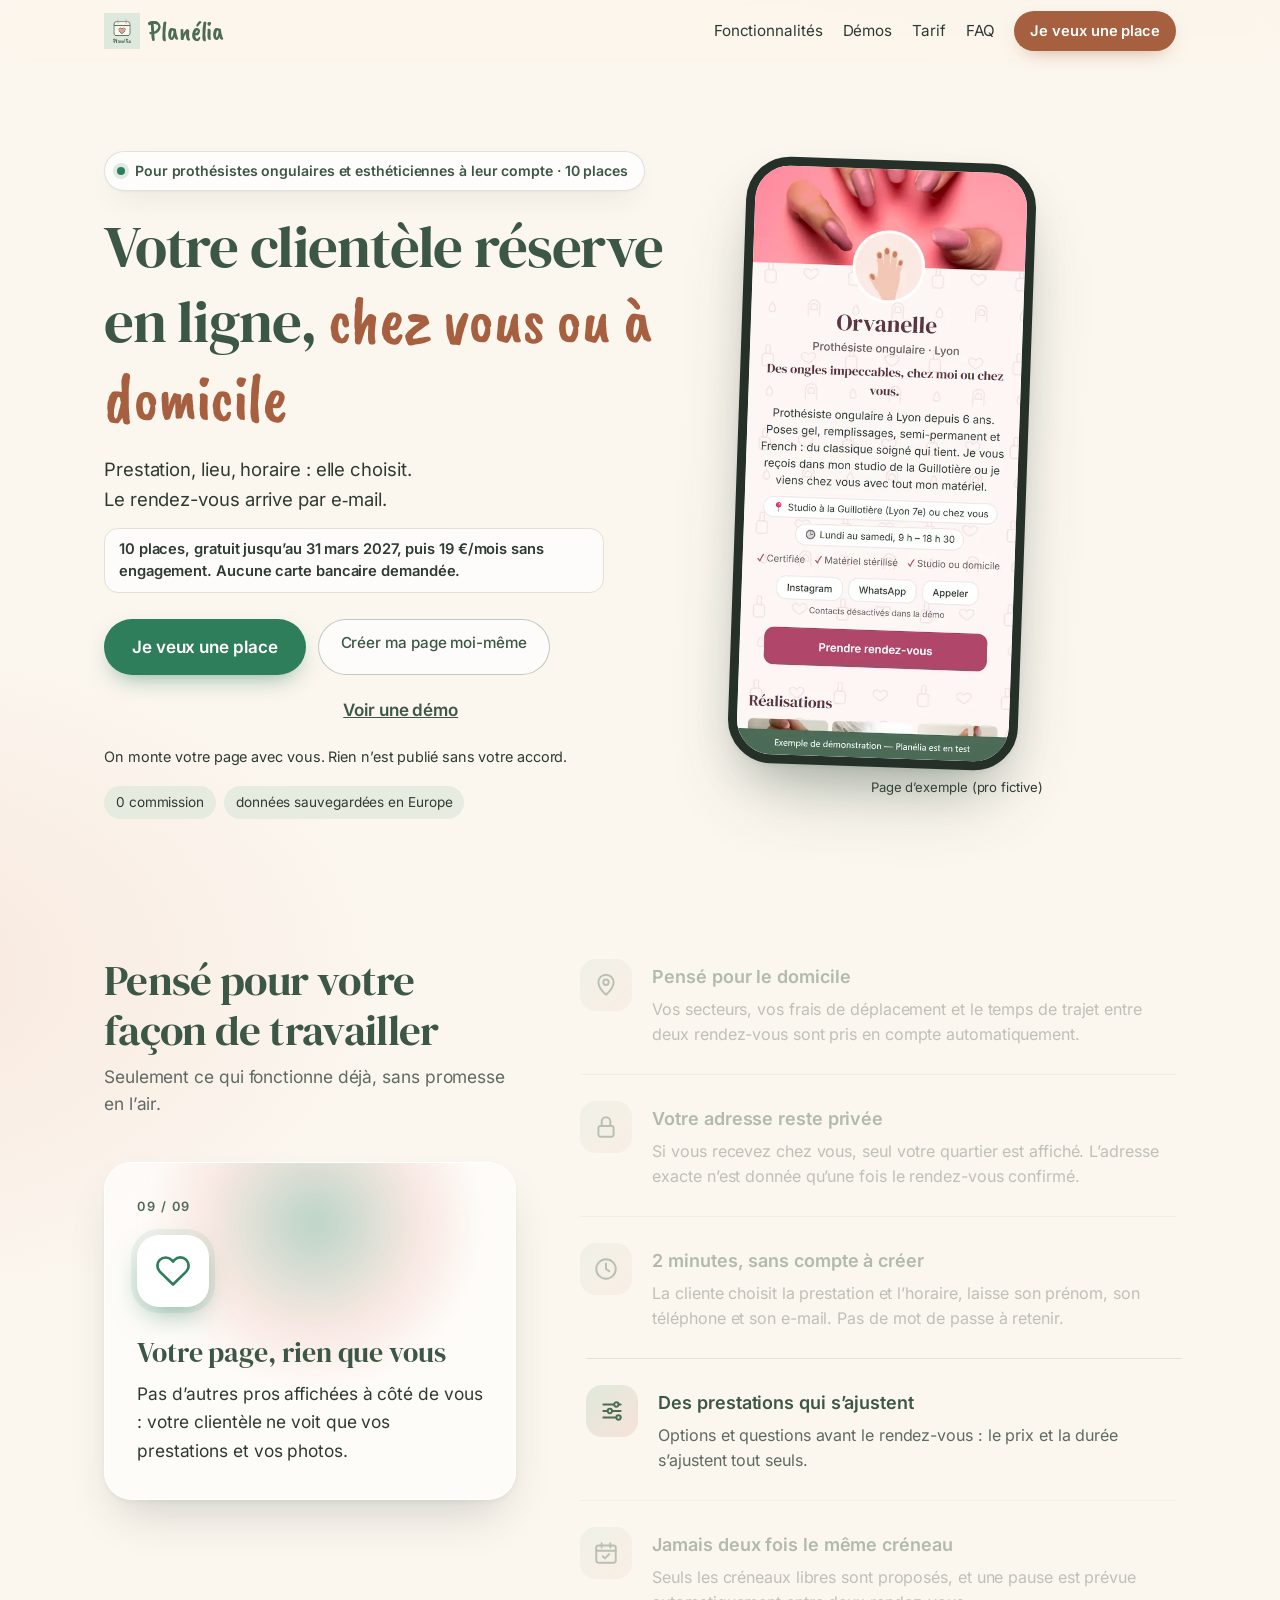
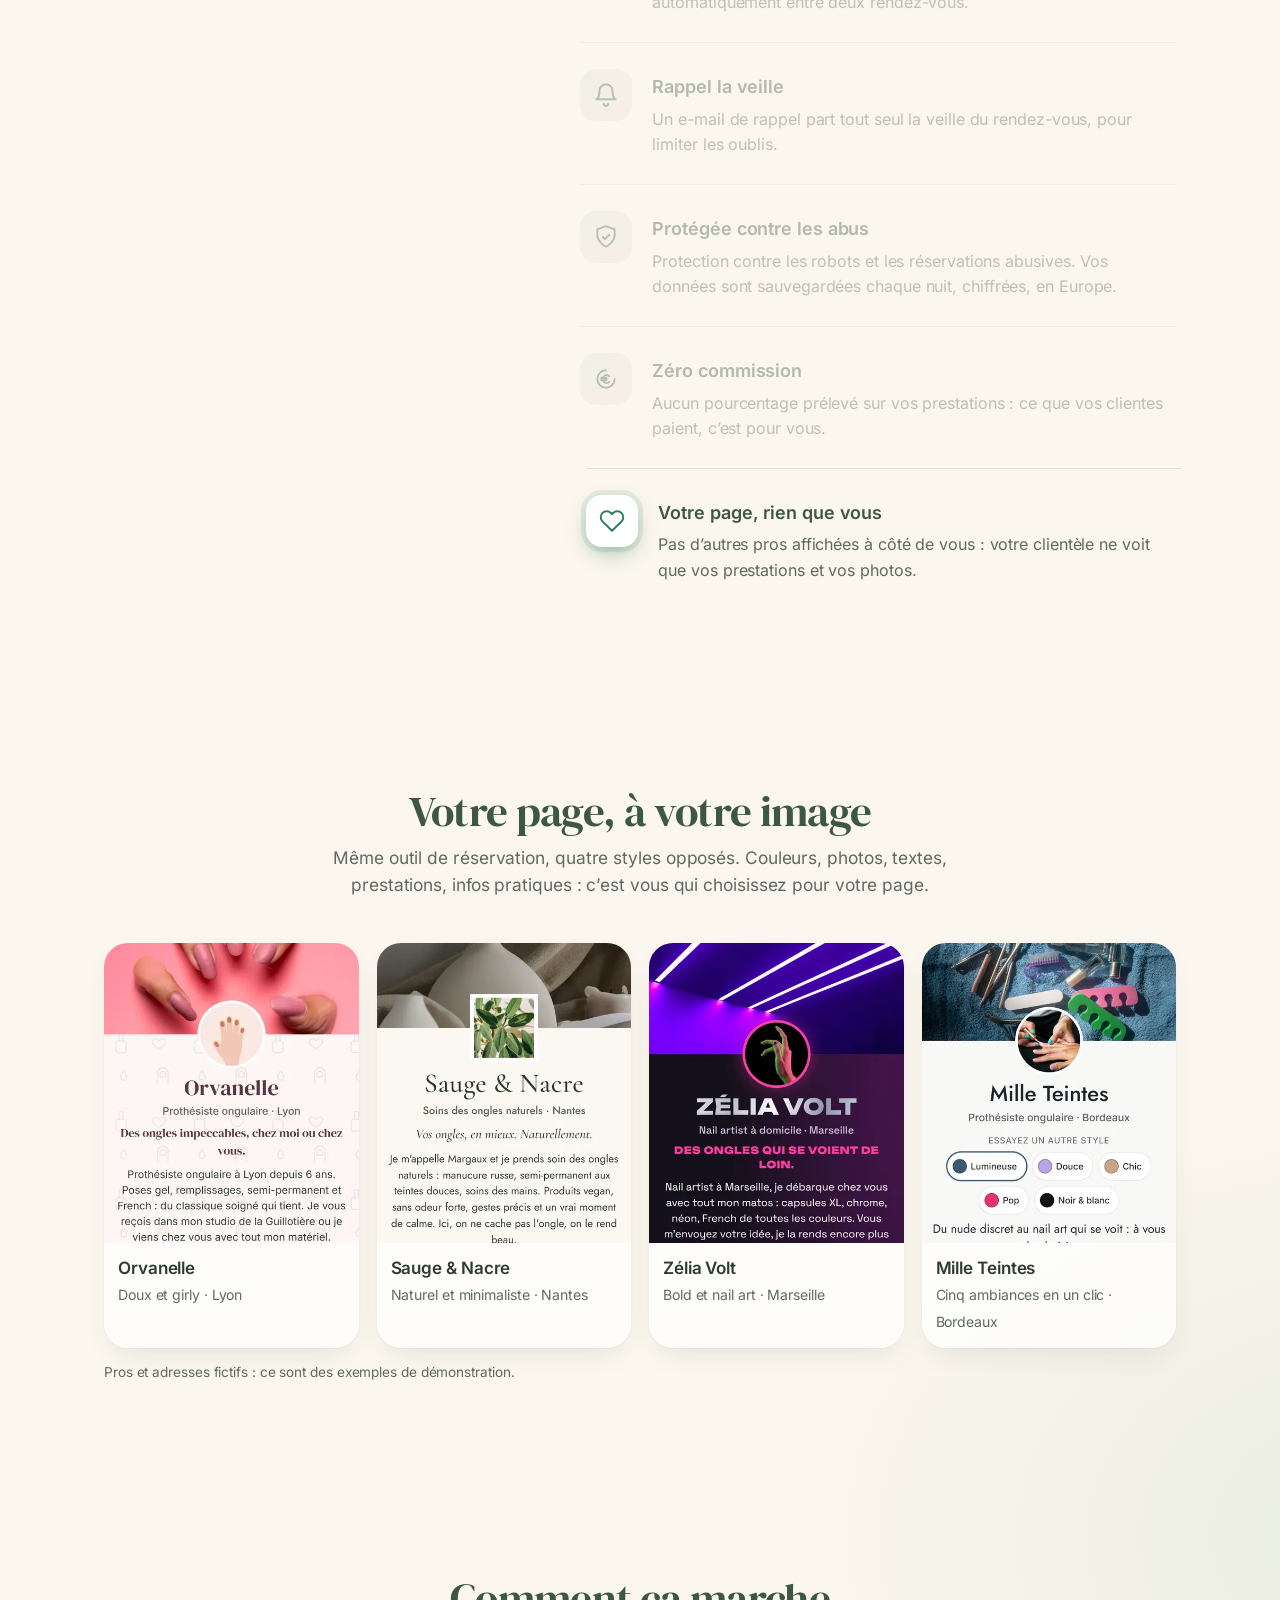
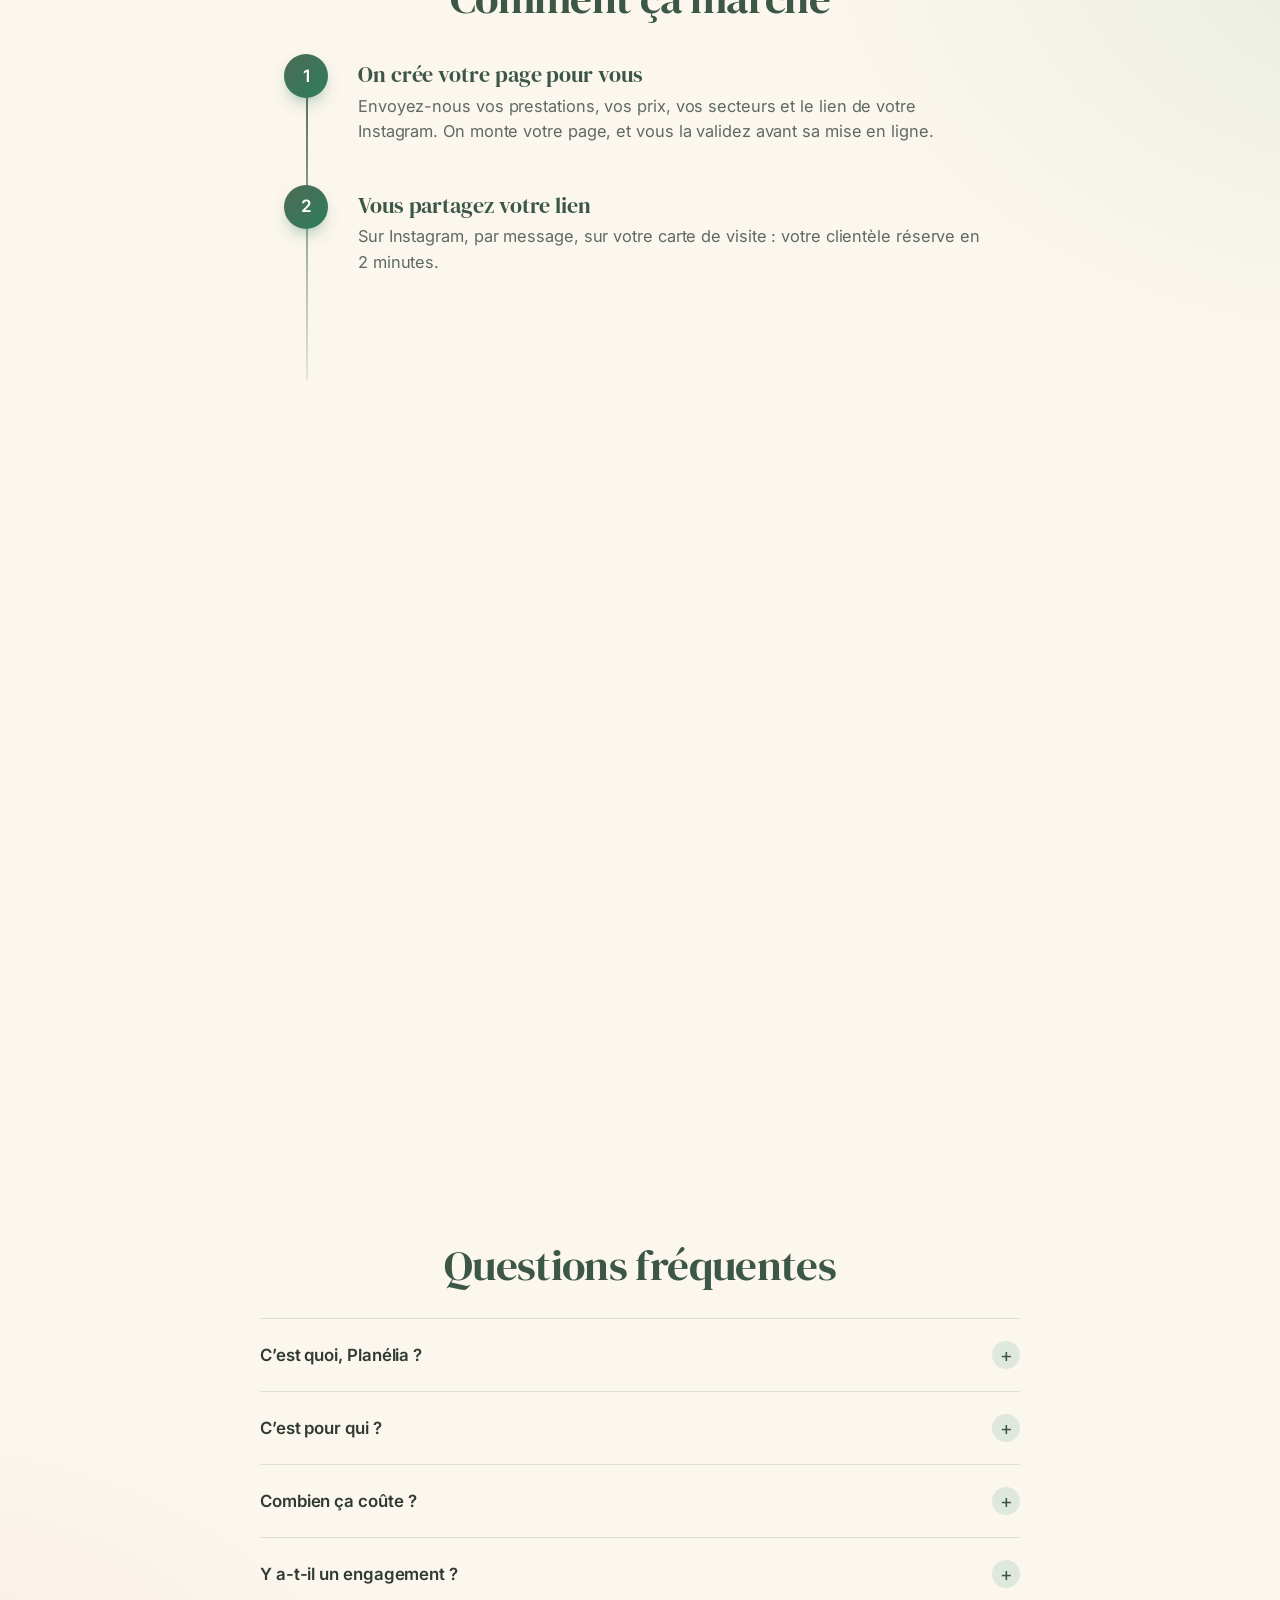
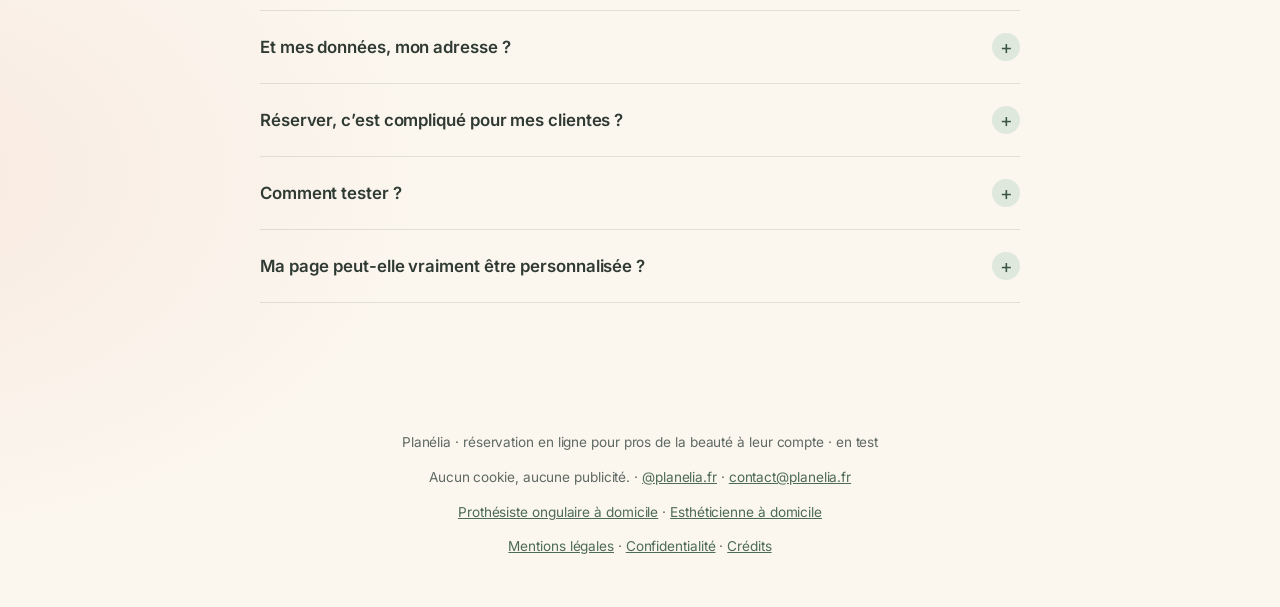
==== index.html @ f683987d "GO Renzo 11/11 (parapheur n° 14, 15, 16) : accueil, bandeau « Pour prothésistes ongulaires et esthét" ====
<!doctype html>
<html lang="fr">
<head>
<meta charset="utf-8">
<meta http-equiv="Content-Security-Policy" content="default-src 'self'; script-src 'self' https://static.cloudflareinsights.com https://challenges.cloudflare.com; style-src 'self' 'unsafe-inline'; img-src 'self' data:; font-src 'self'; connect-src https://cloudflareinsights.com https://crwlkyzqgnxmjxgacvze.supabase.co; frame-src https://challenges.cloudflare.com; object-src 'none'; base-uri 'none'; form-action 'none'">
<meta name="viewport" content="width=device-width, initial-scale=1">
<title>Planélia — réservation en ligne pour pros de la beauté à leur compte</title>
<meta name="description" content="Planélia, la page de réservation à votre nom pour les pros des ongles et de l’esthétique à leur compte, chez vous ou à domicile. En test : gratuit jusqu’au 31 mars 2027, places limitées.">
<meta property="og:title" content="Planélia — votre clientèle réserve en ligne, sur une page à votre nom">
<meta property="og:description" content="Pour les pros des ongles et de l’esthétique à leur compte, chez vous ou à domicile. En test : gratuit jusqu’au 31 mars 2027, places limitées.">
<link rel="canonical" href="https://planelia.fr/">
<meta property="og:url" content="https://planelia.fr/">
<meta property="og:type" content="website">
<meta property="og:site_name" content="Planélia">
<meta property="og:image" content="https://planelia.fr/og.png">
<meta property="og:image:width" content="1200">
<meta property="og:image:height" content="630">
<meta name="twitter:card" content="summary_large_image">
<link rel="icon" href="logo.png">

<link rel="stylesheet" href="assets/fonts/polices.css">
<script type="application/ld+json">{"@context":"https://schema.org","@type":"Organization","name":"Planélia","url":"https://planelia.fr/","logo":"https://planelia.fr/logo.png","email":"contact@planelia.fr","sameAs":["https://www.instagram.com/planelia.fr/"]}</script>
<style>
:root{--sauge:#4d6b57;--sauge-fonce:#3d5746;--sauge-clair:#dfe8dc;--creme:#fbf6ee;--terra-fonce:#a65f3f;--rose:#e8a596;--texte:#2f3a33;--doux:#5f6a63;--ligne:#e6dfd3}
*{box-sizing:border-box}
html{scroll-behavior:smooth;scroll-padding-top:72px}
body{margin:0;background:var(--creme);color:var(--texte);font:17px/1.55 Inter,system-ui,sans-serif}
a{color:var(--sauge)}
a:focus-visible,summary:focus-visible{outline:3px solid var(--terra-fonce);outline-offset:3px;border-radius:6px}
.large{max-width:1080px;margin:0 auto;padding:0 20px}
h1,h2,h3{font-family:"DM Serif Display",Georgia,serif;font-weight:400;color:var(--sauge-fonce);line-height:1.15;margin:0}
h1{font-size:2.5rem}
h2{font-size:2rem;margin-bottom:10px}
h3{font-size:1.25rem}
.accent{font-family:"Caveat Brush",cursive;color:var(--terra-fonce);font-size:1.15em}
.chapeau{color:var(--doux);margin:0 0 26px;max-width:36em}
section{padding:56px 0}
/* menu */
.menu{position:sticky;top:0;z-index:5;background:rgba(251,246,238,.96);border-bottom:1px solid var(--ligne)}
.menu .large{display:flex;align-items:center;gap:20px;height:62px}
.marque{display:flex;align-items:center;gap:8px;font:400 1.7rem "Caveat Brush",cursive;color:var(--sauge);text-decoration:none;margin-right:auto}
.marque img{width:36px;height:36px}
.menu nav a{color:var(--texte);text-decoration:none;font-size:.95rem}
.menu nav a:hover{color:var(--sauge)}
.menu nav{display:flex;gap:20px}
.btn{display:inline-block;text-align:center;text-decoration:none;font-weight:600;border-radius:12px;padding:14px 22px;background:var(--terra-fonce);color:#fff}
.btn.second{background:#fff;color:var(--sauge-fonce);border:1.5px solid var(--sauge)}
.menu .btn{padding:9px 16px;font-size:.92rem}
/* vert confiance (Renzo 15/10) sur les 2 gros boutons « tester », et respiration sur celui du haut */
.btn.vert{background:#2e7d5b}.btn.vert:hover{background:#256a4c}
@media (prefers-reduced-motion:no-preference){.respire{animation:respire 3.2s ease-in-out infinite}.respire:hover,.respire:focus-visible{animation-play-state:paused}}
@keyframes respire{0%,100%{transform:scale(1);box-shadow:0 0 0 0 rgba(46,125,91,0)}50%{transform:scale(1.035);box-shadow:0 6px 18px 0 rgba(46,125,91,.35)}}
/* haut de page */
.haut{background:var(--sauge-clair);padding:48px 0 56px}
.haut .large{display:grid;grid-template-columns:1.15fr .85fr;gap:40px;align-items:center}
.haut p.sous{font-size:1.1rem;margin:18px 0 0;max-width:30em}
.actions{display:flex;flex-wrap:wrap;gap:12px;margin-top:26px}
.rassure{margin:18px 0 0;font-size:.92rem;color:var(--texte)}
.rassure span+span::before{content:"·";margin:0 8px;color:var(--sauge)}
/* Nélia, la mascotte (14/10) : une seule bulle en haut de l’accueil, au-dessus du titre, jamais sur un bouton ; même bulle que dans l’espace pro. */
.nelia{display:flex;gap:12px;align-items:center;margin:0 0 18px}.nelia-anim{display:inline-block;flex:none;width:72px;height:80px}.titre-nelia .nelia-anim,.tarif .nelia-anim{width:110px;height:122px}@media (max-width:540px){.nelia .nelia-anim{width:56px;height:62px}.titre-nelia .nelia-anim,.tarif .nelia-anim{width:88px;height:98px}}.nelia-anim svg{width:100%;height:100%;overflow:visible}.titre-nelia{display:flex;gap:12px;align-items:center}.tarif .nelia-anim{display:block;margin:16px auto -8px}
.nelia p{position:relative;z-index:0;margin:0;padding:10px 16px;background:linear-gradient(#fffbf5,#f5dacf);color:#24322a;border:2.5px solid #4d6b57;border-radius:26px 34px 30px 20px/22px 28px 34px 26px;font-size:.95rem;line-height:1.4;transform-origin:left center;animation:nelia-pop .2s ease-out}
.nelia p::before{content:"";position:absolute;left:-11px;top:50%;margin-top:-10px;width:18px;height:18px;border:solid #4d6b57;border-width:0 0 2.5px 2.5px;border-radius:0 0 0 6px;background:#fbebe2;transform:rotate(45deg)}
.nelia a{color:#3d5746}
.nelia.mot p::before{display:none} /* 09/11 : mot de Renzo, sans pointe de bulle */
@keyframes nelia-pop{from{opacity:0;transform:scale(.9)}}@media (prefers-reduced-motion:reduce){.nelia p{animation:none}}
.telephone{justify-self:center;width:270px;border:10px solid var(--texte);border-radius:38px;overflow:hidden;background:#fff;box-shadow:0 18px 40px rgba(47,58,51,.22)}
.telephone img{display:block;width:100%;height:auto}
.legende{text-align:center;font-size:.82rem;color:var(--texte);margin-top:10px}
/* galerie */
.galerie{display:grid;grid-template-columns:repeat(4,1fr);gap:18px}
.carte-demo{display:block;text-decoration:none;color:var(--texte);background:#fff;border:1px solid var(--ligne);border-radius:18px;overflow:hidden}
.carte-demo:hover{border-color:var(--sauge)}
.carte-demo .ecran{height:300px;overflow:hidden;border-bottom:1px solid var(--ligne)}
.carte-demo img{display:block;width:100%;height:auto}
.carte-demo div.txt{padding:12px 14px 14px}
.carte-demo b{display:block}
.carte-demo span{font-size:.88rem;color:var(--doux)}
.note{font-size:.85rem;color:var(--doux);margin-top:14px}
/* étapes */
.etapes{display:grid;grid-template-columns:repeat(3,1fr);gap:18px;counter-reset:e;list-style:none;padding:0;margin:0}
.etapes li{background:#fff;border:1px solid var(--ligne);border-radius:18px;padding:22px 20px}
.etapes li::before{counter-increment:e;content:counter(e);display:grid;place-items:center;width:38px;height:38px;border-radius:50%;background:var(--sauge);color:#fff;font-weight:600;margin-bottom:12px}
.etapes p{margin:6px 0 0;color:var(--doux);font-size:.95rem}
/* points forts */
.fond-blanc{background:#fff;border-top:1px solid var(--ligne);border-bottom:1px solid var(--ligne)}
.points{display:grid;grid-template-columns:repeat(3,1fr);gap:26px 30px}
.point svg{width:30px;height:30px;stroke:var(--sauge);fill:none;stroke-width:1.8;stroke-linecap:round;stroke-linejoin:round}
.point b{display:block;margin:8px 0 4px}
.point p{margin:0;color:var(--doux);font-size:.95rem}
/* pionnières + tarif */
.offre{display:grid;grid-template-columns:1.1fr .9fr;gap:28px;align-items:start}
.offre ul{padding-left:20px;margin:14px 0 0}
.offre li{margin:6px 0}
.tarif{background:#fff;border:1px solid var(--ligne);border-radius:20px;padding:26px 24px;box-shadow:0 8px 24px rgba(47,58,51,.08)}
.tarif .gros{font-family:"DM Serif Display",Georgia,serif;font-size:2.4rem;color:var(--sauge-fonce);line-height:1}
.tarif .gros small{font:400 1rem Inter,system-ui,sans-serif;color:var(--doux)}
.tarif ul{list-style:none;padding:0;margin:16px 0 0}
.tarif li{padding:8px 0;border-top:1px solid var(--ligne);font-size:.95rem}
.tarif .btn{display:block;margin-top:18px}
.tarif .petit{font-size:.85rem;color:var(--doux);text-align:center;margin:10px 0 0}
/* FAQ */
.faq{max-width:760px}
details{background:#fff;border:1px solid var(--ligne);border-radius:14px;padding:0 18px;margin-bottom:10px}
summary{cursor:pointer;font-weight:600;padding:16px 0;list-style-position:outside}
details p{margin:0 0 16px;color:var(--texte)}
footer{text-align:center;color:var(--doux);font-size:.85rem;padding:28px 20px 36px;border-top:1px solid var(--ligne)}
footer a{color:var(--sauge)}
@media (max-width:860px){
  .haut .large,.offre{grid-template-columns:1fr}
  .galerie{grid-template-columns:repeat(2,1fr)}
  .points{grid-template-columns:repeat(2,1fr)}
  .etapes{grid-template-columns:1fr}
  /* téléphone : liens du menu sur une 2e ligne */
  html{scroll-padding-top:104px}
  .menu .large{flex-wrap:wrap;height:auto;padding-top:8px;padding-bottom:6px;row-gap:2px}
  .menu nav{order:3;width:100%;justify-content:space-between;gap:12px;overflow-x:auto;padding:4px 0}
}
@media (max-width:540px){
  h1{font-size:2.05rem}
  h2{font-size:1.7rem}
  section{padding:44px 0}
  .haut{padding:32px 0 44px}
  .points{grid-template-columns:1fr}
  .carte-demo .ecran{height:230px}
  .actions .btn{flex:1 1 100%}
  .telephone{width:240px}
}

/* ===== Design 2026 (brouillon 09/11) : une seule page fluide, sans tranches ===== */
:root{--rayon:24px;--ombre:0 1px 2px rgba(47,58,51,.04),0 12px 32px -12px rgba(47,58,51,.14);--ombre-forte:0 2px 4px rgba(47,58,51,.05),0 24px 48px -16px rgba(47,58,51,.22);--verre:rgba(251,246,238,.72)}
body{background:
  radial-gradient(1100px 620px at 85% -6%,rgba(223,232,220,.95),transparent 62%),
  radial-gradient(900px 560px at -12% 18%,rgba(245,218,207,.55),transparent 60%),
  radial-gradient(1000px 700px at 110% 58%,rgba(223,232,220,.7),transparent 60%),
  radial-gradient(900px 600px at -10% 92%,rgba(245,218,207,.45),transparent 60%),
  var(--creme);background-attachment:scroll;-webkit-font-smoothing:antialiased;letter-spacing:-.005em}
section,.haut{background:none!important;border:0!important}
section{padding:clamp(48px,7vw,88px) 0}
.offre h2{text-align:left;margin-left:0}
#faq h2{margin-bottom:28px}
#comment h2{margin-bottom:32px}
.large{max-width:1120px;padding:0 24px}
/* menu en verre */
.menu{background:var(--verre);backdrop-filter:saturate(1.6) blur(14px);-webkit-backdrop-filter:saturate(1.6) blur(14px);border-bottom:1px solid transparent;transition:box-shadow .3s,border-color .3s}
.menu.defile{border-bottom-color:rgba(230,223,211,.8);box-shadow:0 6px 24px -14px rgba(47,58,51,.3)}
.menu nav a{position:relative;padding:4px 0}
.menu nav a::after{content:"";position:absolute;left:0;right:0;bottom:-2px;height:2px;border-radius:2px;background:var(--sauge);transform:scaleX(0);transition:transform .25s}
.menu nav a:hover::after{transform:scaleX(1)}
/* boutons doux */
.btn{border-radius:999px;padding:15px 28px;transition:transform .2s,box-shadow .2s,background .2s;box-shadow:0 8px 20px -10px rgba(166,95,63,.6)}
.btn:hover{transform:translateY(-2px)}
.btn.vert{box-shadow:0 10px 24px -10px rgba(46,125,91,.65)}
.btn.vert:hover{box-shadow:0 14px 30px -10px rgba(46,125,91,.7)}
.btn.second{background:rgba(255,255,255,.7);border:1px solid rgba(77,107,87,.35);box-shadow:none}
.respire{animation:none!important}
/* haut de page */
.haut{padding:clamp(40px,7vw,88px) 0 clamp(24px,4vw,48px)}
h1{font-size:clamp(2.3rem,5.2vw,3.7rem);letter-spacing:-.02em}
h2{font-size:clamp(1.9rem,3.6vw,2.7rem);letter-spacing:-.015em}
.badge{display:inline-flex;align-items:center;gap:10px;margin:0 0 22px;padding:8px 16px 8px 12px;border-radius:999px;background:rgba(255,255,255,.75);border:1px solid rgba(77,107,87,.18);box-shadow:var(--ombre);font-size:.88rem;font-weight:600;color:var(--sauge-fonce)}
.pastille{width:8px;height:8px;border-radius:50%;background:#2e7d5b;box-shadow:0 0 0 4px rgba(46,125,91,.15)}
@media (prefers-reduced-motion:no-preference){.pastille{animation:pouls 2.4s ease-in-out infinite}}
@keyframes pouls{50%{box-shadow:0 0 0 7px rgba(46,125,91,.05)}}
.haut p.sous{font-size:1.15rem;color:var(--texte);line-height:1.6}
.haut p.petit{font-size:.92rem;color:var(--doux);margin:14px 0 0;max-width:34em}
.haut p.petit strong{display:inline-block;color:var(--texte);background:rgba(255,255,255,.7);border:1px solid var(--ligne);border-radius:14px;padding:10px 14px;font-weight:600;line-height:1.45}
.rassure{display:flex;flex-wrap:wrap;gap:8px}
.rassure span{padding:6px 12px;border-radius:999px;background:rgba(223,232,220,.7);font-size:.85rem}
.rassure span+span::before{content:none}
.btn.discret{padding:11px 22px;font-size:.95rem;font-weight:500}
.lien-demo{flex:1 1 100%;text-align:center;padding:10px;min-height:44px;color:var(--sauge-fonce);font-weight:600;text-decoration:underline}
.apres{margin:12px 0 0;font-size:.9rem;color:var(--texte)}
.telephone{width:290px;border:9px solid #253029;border-radius:44px;box-shadow:var(--ombre-forte),0 40px 80px -30px rgba(77,107,87,.45);transform:rotate(2deg)}
@media (prefers-reduced-motion:no-preference){.telephone{animation:flotte 7s ease-in-out infinite}}
@keyframes flotte{50%{transform:rotate(2deg) translateY(-10px)}}
/* titres de section centrés */
section h2,section .chapeau{text-align:center;margin-left:auto;margin-right:auto}
.chapeau{font-size:1.08rem;margin-bottom:44px}
/* cartes */
.point,.etapes li,.carte-demo,details,.tarif{background:rgba(255,255,255,.78);border:1px solid rgba(230,223,211,.7);border-radius:var(--rayon);box-shadow:var(--ombre)}
.points{gap:18px}
.point{padding:26px 24px;transition:transform .25s,box-shadow .25s}
.point:hover,.carte-demo:hover{transform:translateY(-4px);box-shadow:var(--ombre-forte)}
.point svg{width:46px;height:46px;padding:11px;border-radius:14px;background:var(--sauge-clair)}
.point b{font-size:1.05rem;margin-top:14px}
.carte-demo{transition:transform .25s,box-shadow .25s}
.carte-demo .ecran{border:0}
.etapes{gap:20px;position:relative}
.etapes li{padding:30px 26px}
.etapes li::before{width:44px;height:44px;background:linear-gradient(135deg,#4d6b57,#2e7d5b);box-shadow:0 8px 18px -8px rgba(46,125,91,.7)}
/* offre */
.offre{align-items:center;gap:48px}
.tarif{padding:34px 30px;box-shadow:var(--ombre-forte);position:relative}
.tarif::before{content:"";position:absolute;inset:-1px;border-radius:inherit;padding:1px;background:linear-gradient(135deg,rgba(46,125,91,.55),rgba(232,165,150,.55));-webkit-mask:linear-gradient(#000 0 0) content-box,linear-gradient(#000 0 0);-webkit-mask-composite:xor;mask-composite:exclude;pointer-events:none}
.tarif li{border-top-color:rgba(230,223,211,.7)}
/* FAQ */
.faq{margin:0 auto}
details{padding:0 22px;margin-bottom:12px;transition:box-shadow .25s}
details[open]{box-shadow:var(--ombre-forte)}
summary{list-style:none;display:flex;justify-content:space-between;align-items:center;gap:16px}
summary::-webkit-details-marker{display:none}
summary::after{content:"+";flex:none;display:grid;place-items:center;width:28px;height:28px;border-radius:50%;background:var(--sauge-clair);color:var(--sauge-fonce);font-weight:400;font-size:1.2rem;transition:transform .25s}
details[open] summary::after{transform:rotate(45deg)}
footer{border-top:0}
/* apparition douce au défilement (sans JS : tout reste visible) */
@media (prefers-reduced-motion:no-preference){
  .js .apparait{opacity:0;transform:translateY(22px);transition:opacity .7s cubic-bezier(.2,.7,.2,1),transform .7s cubic-bezier(.2,.7,.2,1)}
  .js .apparait.vu{opacity:1;transform:none}
}
@media (max-width:540px){.telephone{width:250px}.badge{font-size:.8rem}.points{gap:12px}.point{display:grid;grid-template-columns:46px 1fr;column-gap:14px;padding:18px 18px}.point svg{grid-row:span 2}.point b{margin:2px 0 4px}}

/* ===== v2 (09/11 soir) : plus de cadres sous le haut de page ===== */
/* atouts : titre fixe à gauche, liste aérée à droite */
#fonctionnalites .large{display:grid;grid-template-columns:.9fr 1.3fr;gap:64px;align-items:start}
#fonctionnalites .colle{position:sticky;top:120px}
#fonctionnalites .colle h2,#fonctionnalites .colle .chapeau{text-align:left;margin-left:0}
.points{display:block}
.point{display:grid;grid-template-columns:52px 1fr;column-gap:20px;background:none!important;border:0!important;box-shadow:none!important;border-radius:0;padding:26px 0;border-top:1px solid rgba(77,107,87,.14)!important}
.point:first-child{border-top:0!important;padding-top:4px}
.point:hover{transform:none}
.point svg{grid-row:span 2;width:52px;height:52px;padding:13px;border-radius:16px;background:linear-gradient(135deg,rgba(223,232,220,1),rgba(245,218,207,.7))}
.point b{margin:4px 0 6px;font-size:1.12rem;color:var(--sauge-fonce)}
.point p{font-size:1rem;line-height:1.6}
/* comment ça marche : ligne de temps */
#comment .large{max-width:760px}
.etapes{display:block;position:relative;padding-left:0}
.etapes::before{content:"";position:absolute;left:22px;top:22px;bottom:40px;width:2px;background:linear-gradient(#4d6b57,rgba(77,107,87,.12))}
.etapes li{position:relative;background:none!important;border:0!important;box-shadow:none!important;padding:0 0 40px 74px}
.etapes li::before{position:absolute;left:0;top:0;margin:0}
.etapes h3{font-size:1.4rem;padding-top:8px}
.etapes p{font-size:1.02rem}
/* FAQ : de simples lignes */
details{background:none!important;border:0!important;box-shadow:none!important;border-radius:0;padding:0;margin:0;border-bottom:1px solid rgba(77,107,87,.16)!important}
details:first-of-type{border-top:1px solid rgba(77,107,87,.16)!important}
summary{padding:22px 0;font-size:1.05rem}
details p{padding-right:44px}
/* démos : cartes plus légères */
.carte-demo{border:0!important}
@media (max-width:860px){
  #fonctionnalites .large{grid-template-columns:1fr;gap:20px}
  #fonctionnalites .colle{position:static}
  #fonctionnalites .colle h2,#fonctionnalites .colle .chapeau{text-align:center;margin-left:auto}
  /* démos : carrousel au doigt */
  .galerie{display:flex;overflow-x:auto;scroll-snap-type:x mandatory;gap:14px;margin:0 -24px;padding:6px 24px 18px;scrollbar-width:none}
  .galerie::-webkit-scrollbar{display:none}
  .carte-demo{flex:0 0 72%;scroll-snap-align:center}
}
@media (max-width:540px){
  .point{grid-template-columns:44px 1fr;column-gap:14px;padding:20px 0}
  .point svg{width:44px;height:44px;padding:11px}
  .etapes li{padding-left:64px}
}

/* ===== v3 : vitrine lumineuse à gauche, synchronisée avec la liste ===== */
.vitrine{display:none}
@media (min-width:861px){
  .js .vitrine{display:block;position:relative;margin-top:28px;min-height:300px;padding:34px 32px;border-radius:28px;background:rgba(255,255,255,.62);border:1px solid rgba(255,255,255,.9);box-shadow:var(--ombre-forte);overflow:hidden;isolation:isolate}
  .vitrine .halo{position:absolute;z-index:-1;width:340px;height:340px;left:-80px;top:-110px;border-radius:50%;background:radial-gradient(circle,rgba(46,125,91,.32),rgba(232,165,150,.22) 45%,transparent 70%);filter:blur(10px);transition:transform 1s cubic-bezier(.2,.7,.2,1)}
  .vitrine .contenu{transition:opacity .35s,transform .35s}
  .vitrine.change .contenu{opacity:0;transform:translateY(10px)}
  .vitrine .num{display:block;font-size:.8rem;font-weight:600;letter-spacing:.12em;color:var(--sauge);margin-bottom:18px}
  .vitrine .ico svg{width:72px;height:72px;padding:18px;border-radius:22px;background:#fff;stroke:#2e7d5b;fill:none;stroke-width:1.8;stroke-linecap:round;stroke-linejoin:round;box-shadow:0 0 0 6px rgba(46,125,91,.08),0 12px 30px -8px rgba(46,125,91,.55)}
  .vitrine b{display:block;font:400 1.75rem/1.2 "DM Serif Display",Georgia,serif;color:var(--sauge-fonce);margin:22px 0 10px}
  .vitrine p{margin:0;font-size:1.08rem;line-height:1.65;color:var(--texte)}
  /* liste : le point lu s'allume, les autres s'effacent */
  .js .point{opacity:.38;transition:opacity .4s,transform .4s}
  .js .point.actif{opacity:1;transform:translateX(6px)}
}
.point svg{transition:box-shadow .4s,background .4s}
.js .point.actif svg{background:#fff;stroke:#2e7d5b;box-shadow:0 0 0 5px rgba(46,125,91,.1),0 8px 22px -6px rgba(46,125,91,.6)}
@media (max-width:860px){.js .point{transition:opacity .4s}.js .point:not(.actif){opacity:.55}}
@media (prefers-reduced-motion:reduce){.vitrine .contenu,.vitrine .halo,.js .point{transition:none}}
@media (min-width:861px){.js .point.apparait.vu:not(.actif){opacity:.38}.js .point.apparait.vu.actif{transform:translateX(6px)}}
@media (max-width:860px){.js .point.apparait.vu:not(.actif){opacity:.55}}
/* ===== v4 « nuage » (09/11 soir) : tout glisse en douceur ===== */
:root{--glisse:cubic-bezier(.22,1,.36,1)}
@media (prefers-reduced-motion:no-preference){
  .js .apparait{filter:blur(6px);transition:opacity 1.1s var(--glisse),transform 1.1s var(--glisse),filter 1.1s var(--glisse)}
  .js .apparait.vu{filter:none}
  .btn{transition:transform .6s var(--glisse),box-shadow .6s var(--glisse),background .4s}
  .btn:hover{transform:translateY(-3px);box-shadow:0 18px 34px -14px rgba(166,95,63,.55)}
  .carte-demo{transition:transform .7s var(--glisse),box-shadow .7s var(--glisse)}
  .menu nav a::after{transition:transform .5s var(--glisse)}
}
.faq .corps{overflow:hidden}
summary{border-radius:12px;transition:color .4s var(--glisse),padding .5s var(--glisse)}
@media (hover:hover){summary:hover{color:var(--sauge-fonce);padding-left:6px}}
summary::after{transition:transform .6s var(--glisse),background .4s}
details[open] summary::after{background:var(--sauge);color:#fff}
/* ===== Formulaire « Je veux une place » (09/11) : feuille qui glisse ===== */
#place{border:0;padding:34px 30px 26px;width:min(520px,calc(100% - 24px));max-height:calc(100dvh - 40px);overflow:auto;border-radius:28px;
  background:rgba(251,246,238,.97);color:var(--texte);box-shadow:0 30px 80px -20px rgba(47,58,51,.45)}
#place::backdrop{background:rgba(47,58,51,.28);backdrop-filter:blur(6px);-webkit-backdrop-filter:blur(6px)}
#place[open]{animation:place-entre .6s var(--glisse)}
#place[open]::backdrop{animation:place-voile .5s ease}
#place.ferme{animation:place-sort .38s ease forwards}
#place.ferme::backdrop{animation:place-voile .38s ease reverse forwards}
@keyframes place-entre{from{opacity:0;transform:translateY(40px) scale(.98);filter:blur(4px)}}
@keyframes place-sort{to{opacity:0;transform:translateY(30px);filter:blur(4px)}}
@keyframes place-voile{from{opacity:0}}
#place h2{margin:0 0 6px}
#place .chapo{margin:0 0 18px;color:var(--doux)}
#place label{display:block;font-weight:600;font-size:.95rem;margin:0 0 14px}
#place label span{font-weight:400;color:var(--doux)}
#place input,#place textarea{display:block;width:100%;box-sizing:border-box;margin-top:6px;padding:13px 16px;font:inherit;font-weight:400;color:var(--texte);
  background:#fff;border:1px solid rgba(77,107,87,.22);border-radius:14px;transition:border-color .4s var(--glisse),box-shadow .4s var(--glisse)}
#place textarea{resize:vertical;min-height:96px}
#place input:focus,#place textarea:focus{outline:0;border-color:var(--sauge);box-shadow:0 0 0 4px rgba(77,107,87,.14)}
#place .piege{position:absolute;left:-9999px;width:1px;height:1px;overflow:hidden}
#place .btn{width:100%;border:0;cursor:pointer;font:inherit;font-weight:600;margin-top:4px}
#place .btn:disabled{opacity:.6;cursor:wait}
#place .etat:empty{display:none}
#place .etat{margin:0 0 12px;padding:12px 14px;border-radius:12px;background:#fbe9e3;color:#7a3b25;font-size:.95rem}
#place .petit{margin:14px 0 0;font-size:.82rem;color:var(--doux)}
#place .fermer{position:absolute;top:14px;right:14px;width:38px;height:38px;border:0;border-radius:50%;background:var(--sauge-clair);color:var(--sauge-fonce);
  font-size:1.5rem;line-height:1;cursor:pointer;transition:transform .5s var(--glisse)}
#place .fermer:hover{transform:rotate(90deg)}
#place .merci{display:none;text-align:center;padding:30px 6px 16px}
#place.envoye form{display:none}
#place.envoye .merci{display:block;animation:place-entre .7s var(--glisse)}
#place .ok{width:64px;height:64px;margin:0 auto 14px;display:grid;place-items:center;border-radius:50%;background:var(--sauge);color:#fff;font-size:1.8rem}
@media (max-width:540px){#place{margin:auto auto 0;width:100%;max-width:100%;border-radius:28px 28px 0 0;padding:30px 20px 24px;max-height:92dvh}
  @keyframes place-entre{from{transform:translateY(100%)}}
  @keyframes place-sort{to{transform:translateY(100%)}}}
@media (prefers-reduced-motion:reduce){#place[open],#place.ferme,#place[open]::backdrop,#place.envoye .merci{animation:none}}
#place .aide{display:block;margin:-8px 0 14px;font-weight:400;font-size:.88rem;color:#8a4a2f}
#place .aide:empty{display:none}
#place [aria-invalid=true]{border-color:#c98a6e}
/* Zones de clic d'au moins 44 px au doigt (10/11) : marges invisibles, le dessin ne bouge pas */
@media (max-width:860px){
  .marque,.menu .btn{min-height:44px;box-sizing:border-box}
  .menu .btn{display:inline-flex;align-items:center}
  .menu nav a{display:inline-flex;align-items:center;min-height:44px;padding:0;margin:-4px 0}
  .menu nav a::after{bottom:10px}   /* soulignement au même endroit sous le texte */
  .haut p.petit a,footer a,#place .petit a{padding:14px 0}
  #place .fermer{width:44px;height:44px}
}
</style>
</head>
<body>
<header class="menu">
  <div class="large">
    <a class="marque" href="https://planelia.fr/"><img src="logo.png" alt="" width="36" height="36">Planélia</a>
    <nav aria-label="Menu principal"><a href="#fonctionnalites">Fonctionnalités</a><a href="#demos">Démos</a><a href="#tarif">Tarif</a><a href="#faq">FAQ</a></nav>
    <a class="btn" href="mailto:contact@planelia.fr?subject=Je%20veux%20une%20place%20sur%20Plan%C3%A9lia&amp;body=Bonjour%20Renzo%2C%0A%0AMes%20prestations%20et%20mes%20prix%20%3A%0A%0AMa%20ville%20et%20mes%20secteurs%20%3A%0A%0AMon%20Instagram%20(lien)%20%3A%0A%0AMerci%20!">Je veux une place</a>
  </div>
</header>

<div class="haut">
  <div class="large">
    <div>
      <p class="badge"><span class="pastille" aria-hidden="true"></span>Pour prothésistes ongulaires et esthéticiennes à leur compte · 10 places</p>
      <h1>Votre clientèle réserve en ligne, <span class="accent">chez vous ou à domicile</span></h1>
      <p class="sous">Prestation, lieu, horaire : elle choisit.<br>Le rendez-vous arrive par e‑mail.</p>
      <p class="petit"><strong>10 places, gratuit jusqu’au 31 mars 2027, puis 19&nbsp;€/mois sans engagement. Aucune carte bancaire demandée.</strong></p>
      <div class="actions">
        <a class="btn vert respire" href="mailto:contact@planelia.fr?subject=Je%20veux%20une%20place%20sur%20Plan%C3%A9lia&amp;body=Bonjour%20Renzo%2C%0A%0AMes%20prestations%20et%20mes%20prix%20%3A%0A%0AMa%20ville%20et%20mes%20secteurs%20%3A%0A%0AMon%20Instagram%20(lien)%20%3A%0A%0AMerci%20!">Je veux une place</a>
        <a class="btn second discret" href="https://rdv.planelia.fr/pro/?creer" rel="noopener">Créer ma page moi-même</a>
        <a class="lien-demo" href="demo/index.html">Voir une démo</a>
      </div>
      <p class="apres">On monte votre page avec vous. Rien n’est publié sans votre accord.</p>
      <p class="rassure"><span>0 commission</span><span>données sauvegardées en Europe</span></p>
    </div>
    <div>
      <div class="telephone"><img src="assets/apercus/lea.webp" width="480" height="1039" alt="Exemple de page de réservation Planélia : Orvanelle, prothésiste ongulaire fictive à Lyon"></div>
      <p class="legende">Page d’exemple (pro fictive)</p>
    </div>
  </div>
</div>

<main>
  <section id="fonctionnalites">
    <div class="large">
      <div class="colle"><h2>Pensé pour votre façon de travailler</h2>
      <p class="chapeau">Seulement ce qui fonctionne déjà, sans promesse en l’air.</p>
      <div class="vitrine" aria-hidden="true"><div class="halo"></div><div class="contenu"><span class="num">01 / 09</span><div class="ico"></div><b></b><p></p></div></div></div>
      <div class="points">
        <div class="point"><svg viewBox="0 0 24 24" aria-hidden="true"><path d="M12 21s-7-6.1-7-11.5a7 7 0 0 1 14 0C19 14.9 12 21 12 21z"/><circle cx="12" cy="9.5" r="2.5"/></svg><b>Pensé pour le domicile</b><p>Vos secteurs, vos frais de déplacement et le temps de trajet entre deux rendez-vous sont pris en compte automatiquement.</p></div>
        <div class="point"><svg viewBox="0 0 24 24" aria-hidden="true"><rect x="5" y="11" width="14" height="10" rx="2"/><path d="M8 11V7a4 4 0 0 1 8 0v4"/></svg><b>Votre adresse reste privée</b><p>Si vous recevez chez vous, seul votre quartier est affiché. L’adresse exacte n’est donnée qu’une fois le rendez-vous confirmé.</p></div>
        <div class="point"><svg viewBox="0 0 24 24" aria-hidden="true"><circle cx="12" cy="12" r="9"/><path d="M12 7v5l3 2"/></svg><b>2 minutes, sans compte à créer</b><p>La cliente choisit la prestation et l’horaire, laisse son prénom, son téléphone et son e-mail. Pas de mot de passe à retenir.</p></div>
        <div class="point"><svg viewBox="0 0 24 24" aria-hidden="true"><path d="M4 6h10M18 6h2M4 12h4M12 12h8M4 18h12M20 18h0"/><circle cx="16" cy="6" r="2"/><circle cx="10" cy="12" r="2"/><circle cx="18" cy="18" r="2"/></svg><b>Des prestations qui s’ajustent</b><p>Options et questions avant le rendez-vous : le prix et la durée s’ajustent tout seuls.</p></div>
        <div class="point"><svg viewBox="0 0 24 24" aria-hidden="true"><rect x="3" y="5" width="18" height="16" rx="2"/><path d="M3 10h18M8 3v4M16 3v4M9 15l2 2 4-4"/></svg><b>Jamais deux fois le même créneau</b><p>Seuls les créneaux libres sont proposés, et une pause est prévue automatiquement entre deux rendez-vous.</p></div>
        <div class="point"><svg viewBox="0 0 24 24" aria-hidden="true"><path d="M6 8a6 6 0 0 1 12 0c0 7 3 8 3 8H3s3-1 3-8"/><path d="M10 20a2 2 0 0 0 4 0"/></svg><b>Rappel la veille</b><p>Un e-mail de rappel part tout seul la veille du rendez-vous, pour limiter les oublis.</p></div>
        <div class="point"><svg viewBox="0 0 24 24" aria-hidden="true"><path d="M12 21s-8-4-8-11V5l8-3 8 3v5c0 7-8 11-8 11z"/><path d="M9 12l2 2 4-4"/></svg><b>Protégée contre les abus</b><p>Protection contre les robots et les réservations abusives. Vos données sont sauvegardées chaque nuit, chiffrées, en Europe.</p></div>
        <div class="point"><svg viewBox="0 0 24 24" aria-hidden="true"><path d="M20 12a8 8 0 1 1-8-8"/><path d="M15 9.5A3.5 3.5 0 0 0 9 12a3.5 3.5 0 0 0 6 2.5M7.5 11h5M7.5 13h5"/></svg><b>Zéro commission</b><p>Aucun pourcentage prélevé sur vos prestations : ce que vos clientes paient, c’est pour vous.</p></div>
        <div class="point"><svg viewBox="0 0 24 24" aria-hidden="true"><path d="M20.8 4.6a5.5 5.5 0 0 0-7.8 0L12 5.7l-1-1.1a5.5 5.5 0 0 0-7.8 7.8L12 21l8.8-8.6a5.5 5.5 0 0 0 0-7.8z"/></svg><b>Votre page, rien que vous</b><p>Pas d’autres pros affichées à côté de vous : votre clientèle ne voit que vos prestations et vos photos.</p></div>
      </div>
    </div>
  </section>

  <section id="demos">
    <div class="large">
      <h2>Votre page, à votre image</h2>
      <p class="chapeau">Même outil de réservation, quatre styles opposés. Couleurs, photos, textes, prestations, infos pratiques : c’est vous qui choisissez pour votre page.</p>
      <div class="galerie">
        <a class="carte-demo" href="demo/lea/index.html"><div class="ecran"><img src="assets/apercus/lea.webp" width="480" height="1039" loading="lazy" alt="Page d’exemple Orvanelle, style doux et girly"></div><div class="txt"><b>Orvanelle</b><span>Doux et girly · Lyon</span></div></a>
        <a class="carte-demo" href="demo/olive/index.html"><div class="ecran"><img src="assets/apercus/olive.webp" width="480" height="1039" loading="lazy" alt="Page d’exemple Sauge &amp; Nacre, style naturel et minimaliste"></div><div class="txt"><b>Sauge &amp; Nacre</b><span>Naturel et minimaliste · Nantes</span></div></a>
        <a class="carte-demo" href="demo/zelia/index.html"><div class="ecran"><img src="assets/apercus/zelia.webp" width="480" height="1039" loading="lazy" alt="Page d’exemple Zélia Volt, style audacieux et nail art"></div><div class="txt"><b>Zélia Volt</b><span>Bold et nail art · Marseille</span></div></a>
        <a class="carte-demo" href="demo/polyvalente/index.html"><div class="ecran"><img src="assets/apercus/polyvalente.webp" width="480" height="1039" loading="lazy" alt="Page d’exemple Mille Teintes, cinq ambiances au choix"></div><div class="txt"><b>Mille Teintes</b><span>Cinq ambiances en un clic · Bordeaux</span></div></a>
      </div>
      <p class="note">Pros et adresses fictifs : ce sont des exemples de démonstration.</p>
    </div>
  </section>

  <section class="fond-blanc" id="comment">
    <div class="large">
      <h2>Comment ça marche</h2>
      <ol class="etapes">
        <li><h3>On crée votre page pour vous</h3><p>Envoyez-nous vos prestations, vos prix, vos secteurs et le lien de votre Instagram. On monte votre page, et vous la validez avant sa mise en ligne.</p></li>
        <li><h3>Vous partagez votre lien</h3><p>Sur Instagram, par message, sur votre carte de visite : votre clientèle réserve en 2&nbsp;minutes.</p></li>
        <li><h3>Vous recevez chaque rendez-vous par e-mail</h3><p>La cliente a confirmé par e-mail, et un rappel lui part tout seul la veille.</p></li>
      </ol>
    </div>
  </section>


  <section id="tarif" class="fond-blanc">
    <div class="large offre">
      <div>
        <h2>Programme pionnières : places limitées</h2>
        <p>Planélia est en test. Nous ouvrons un nombre limité de places à des pros qui l’utilisent pendant le test et nous aident à l’améliorer avec leurs retours.</p>
        <ul>
          <li>Votre page montée pour vous, à votre image</li>
          <li>Vos retours orientent les prochaines fonctions</li>
        </ul>
        <p class="note">Places complètes&nbsp;? Écrivez-nous, on vous prévient. Une question avant de vous lancer ? Écrivez-nous sur <a href="https://www.instagram.com/planelia.fr/" rel="noopener">Instagram</a> ou à <a href="mailto:contact@planelia.fr">contact@planelia.fr</a>.</p>
      </div>
      <div class="tarif">
        <p class="gros" style="margin:0">0&nbsp;€ <small>jusqu’au 31 mars 2027</small></p>
        <ul>
          <li>Vous arrêtez quand vous voulez, en nous écrivant</li>
          <li>0 commission sur vos rendez-vous</li>
        </ul>
        <span class="nelia-anim" data-humeur="contente" data-geste="joie"></span>
        <a class="btn vert respire" href="mailto:contact@planelia.fr?subject=Je%20veux%20une%20place%20sur%20Plan%C3%A9lia&amp;body=Bonjour%20Renzo%2C%0A%0AMes%20prestations%20et%20mes%20prix%20%3A%0A%0AMa%20ville%20et%20mes%20secteurs%20%3A%0A%0AMon%20Instagram%20(lien)%20%3A%0A%0AMerci%20!">Je veux une place</a>
        <p class="petit">10 places, gratuit jusqu’au 31 mars 2027, puis 19&nbsp;€/mois sans engagement. Aucune carte bancaire demandée.</p>
      </div>
    </div>
  </section>

  <section id="faq">
    <div class="large"><div class="faq">
      <h2>Questions fréquentes</h2>
      <details><summary>C’est quoi, Planélia&nbsp;?</summary><p>Une page de réservation à votre nom. Votre clientèle y choisit la prestation, le lieu et l’horaire, confirme par e-mail, et vous recevez chaque rendez-vous par e-mail. Planélia est actuellement en test.</p></details>
      <details><summary>C’est pour qui&nbsp;?</summary><p>Pour les pros des ongles et de l’esthétique à leur compte, qui reçoivent chez elles, se déplacent à domicile, ou les deux.</p></details>
      <details><summary>Combien ça coûte&nbsp;?</summary><p>Tout est dans le <a href="#tarif">tarif</a>, juste au-dessus. Aucune commission sur vos rendez-vous.</p></details>
      <details><summary>Y a-t-il un engagement&nbsp;?</summary><p>Non. Vous pouvez arrêter quand vous voulez en nous écrivant.</p></details>
      <details><summary>Et mes données, mon adresse&nbsp;?</summary><p>Si vous recevez chez vous, seul votre quartier est affiché : l’adresse exacte n’est donnée qu’une fois le rendez-vous confirmé. Les données sont sauvegardées chaque nuit, chiffrées, en Europe. Détails sur la page <a href="confidentialite.html">Confidentialité</a>.</p></details>
      <details><summary>Réserver, c’est compliqué pour mes clientes&nbsp;?</summary><p>Non. Elles réservent en quelques clics depuis leur téléphone ou leur ordinateur, sans compte ni mot de passe, et vous recevez les rendez-vous par e-mail et dans votre espace pro.</p></details>
      <details><summary>Comment tester&nbsp;?</summary><p>Cliquez sur « Je veux une place » et envoyez-nous vos prestations, vos prix, votre secteur et le lien de votre Instagram. On monte votre page, et vous la validez avant sa mise en ligne. Vous préférez la créer vous-même&nbsp;? Créez votre page et regardez l’aperçu : si elle vous plaît, demandez sa mise en ligne. Sinon, rien n’est publié et votre brouillon est effacé au bout de 7 jours.</p></details>
      <details><summary>Ma page peut-elle vraiment être personnalisée&nbsp;?</summary><p>Oui : couleurs, photos, textes, prestations avec leurs options, infos pratiques. Les <a href="demo/index.html">pages d’exemple</a> montrent des styles opposés, mais votre page est la vôtre : vous choisissez tout.</p></details>
    </div></div>
  </section>
</main>

<footer>
  <p>Planélia · réservation en ligne pour pros de la beauté à leur compte · en test</p>
  <p>Aucun cookie, aucune publicité. · <a href="https://www.instagram.com/planelia.fr/" rel="noopener">@planelia.fr</a> · <a href="mailto:contact@planelia.fr">contact@planelia.fr</a></p>
  <p><a href="logiciel-prothesiste-ongulaire-a-domicile/">Prothésiste ongulaire à domicile</a> · <a href="reservation-estheticienne-a-domicile/">Esthéticienne à domicile</a></p>
  <p><a href="mentions-legales.html">Mentions légales</a> · <a href="confidentialite.html">Confidentialité</a> · <a href="credits.html">Crédits</a></p>
</footer>
<script defer src="assets/nelia-dessins.js"></script><script defer src="assets/nelia.js"></script>
<script defer src="https://static.cloudflareinsights.com/beacon.min.js" data-cf-beacon='{"token": "97c04b8fa79a458eb1ad6857334ec16c"}'></script>
<dialog id="place" aria-labelledby="place-titre">
  <button class="fermer" type="button" aria-label="Fermer">×</button>
  <form novalidate>
    <h2 id="place-titre">Je veux une place</h2>
    <p class="chapo">Dites-nous l’essentiel, on monte votre page et on revient vers vous.</p>
    <label>Votre prénom<input name="prenom" required maxlength="60" autocomplete="given-name" aria-describedby="aide-prenom"></label>
    <span class="aide" id="aide-prenom"></span>
    <label>E-mail ou téléphone<input name="contact" required maxlength="120" autocomplete="email" placeholder="Pour vous répondre" aria-describedby="aide-contact"
      pattern="\s*([^@\s]+@[^@\s]+\.[^@\s]{2,}|(\+33|0)[\s.\-]*[1-9]([\s.\-]*\d{2}){4})\s*"></label>
    <span class="aide" id="aide-contact"></span>
    <label>Vos prestations et vos prix<textarea name="prestations" required maxlength="1500" rows="4" placeholder="Pose gel 45 €, remplissage 35 €…" aria-describedby="aide-prestations"></textarea></label>
    <span class="aide" id="aide-prestations"></span>
    <label>Votre ville et vos secteurs <span>(facultatif)</span><input name="ville" maxlength="120" placeholder="Lyon 7e, et à domicile jusqu’à 15 km"></label>
    <label>Votre Instagram <span>(facultatif)</span><input name="instagram" maxlength="200" inputmode="url" placeholder="https://www.instagram.com/…"></label>
    <div class="piege" aria-hidden="true"><label>Site web<input name="site" tabindex="-1" autocomplete="off"></label></div>
    <div class="robot"></div>
    <p class="etat" role="status"></p>
    <button class="btn vert" type="submit">Envoyer ma demande</button>
    <p class="petit">Vos réponses servent seulement à vous recontacter pour votre place. Rien n’est publié. Gardées 3 mois au plus. <a href="confidentialite.html#messages">Confidentialité</a></p>
  </form>
  <div class="merci" role="status"><p class="ok">✓</p><h2>C’est bien reçu&nbsp;!</h2><p>Merci. On regarde votre demande et on revient vers vous très vite.</p></div>
</dialog>
<script src="assets/design.js"></script>
<script src="assets/place.js"></script>
</body>
</html>
---- assets/fonts/polices.css ----
/* Polices hébergées sur le site (sous-ensemble latin, licence SIL OFL). Aucune requête vers Google. */
@font-face{font-family:"Caveat Brush";font-style:normal;font-weight:400;font-display:swap;src:url(CaveatBrush-400.woff2) format("woff2");unicode-range:U+0000-00FF, U+0131, U+0152-0153, U+02BB-02BC, U+02C6, U+02DA, U+02DC, U+0304, U+0308, U+0329, U+2000-206F, U+20AC, U+2122, U+2191, U+2193, U+2212, U+2215, U+FEFF, U+FFFD}
@font-face{font-family:"Cormorant Garamond";font-style:italic;font-weight:500;font-display:swap;src:url(CormorantGaramond-i500.woff2) format("woff2");unicode-range:U+0000-00FF, U+0131, U+0152-0153, U+02BB-02BC, U+02C6, U+02DA, U+02DC, U+0304, U+0308, U+0329, U+2000-206F, U+20AC, U+2122, U+2191, U+2193, U+2212, U+2215, U+FEFF, U+FFFD}
@font-face{font-family:"Cormorant Garamond";font-style:normal;font-weight:500;font-display:swap;src:url(CormorantGaramond-500.woff2) format("woff2");unicode-range:U+0000-00FF, U+0131, U+0152-0153, U+02BB-02BC, U+02C6, U+02DA, U+02DC, U+0304, U+0308, U+0329, U+2000-206F, U+20AC, U+2122, U+2191, U+2193, U+2212, U+2215, U+FEFF, U+FFFD}
@font-face{font-family:"DM Serif Display";font-style:normal;font-weight:400;font-display:swap;src:url(DMSerifDisplay-400.woff2) format("woff2");unicode-range:U+0000-00FF, U+0131, U+0152-0153, U+02BB-02BC, U+02C6, U+02DA, U+02DC, U+0304, U+0308, U+0329, U+2000-206F, U+20AC, U+2122, U+2191, U+2193, U+2212, U+2215, U+FEFF, U+FFFD}
@font-face{font-family:"Inter";font-style:normal;font-weight:400;font-display:swap;src:url(Inter-400.woff2) format("woff2");unicode-range:U+0000-00FF, U+0131, U+0152-0153, U+02BB-02BC, U+02C6, U+02DA, U+02DC, U+0304, U+0308, U+0329, U+2000-206F, U+20AC, U+2122, U+2191, U+2193, U+2212, U+2215, U+FEFF, U+FFFD}
@font-face{font-family:"Inter";font-style:normal;font-weight:500;font-display:swap;src:url(Inter-400.woff2) format("woff2");unicode-range:U+0000-00FF, U+0131, U+0152-0153, U+02BB-02BC, U+02C6, U+02DA, U+02DC, U+0304, U+0308, U+0329, U+2000-206F, U+20AC, U+2122, U+2191, U+2193, U+2212, U+2215, U+FEFF, U+FFFD}
@font-face{font-family:"Inter";font-style:normal;font-weight:600;font-display:swap;src:url(Inter-400.woff2) format("woff2");unicode-range:U+0000-00FF, U+0131, U+0152-0153, U+02BB-02BC, U+02C6, U+02DA, U+02DC, U+0304, U+0308, U+0329, U+2000-206F, U+20AC, U+2122, U+2191, U+2193, U+2212, U+2215, U+FEFF, U+FFFD}
@font-face{font-family:"Jost";font-style:normal;font-weight:400;font-display:swap;src:url(Jost-400.woff2) format("woff2");unicode-range:U+0000-00FF, U+0131, U+0152-0153, U+02BB-02BC, U+02C6, U+02DA, U+02DC, U+0304, U+0308, U+0329, U+2000-206F, U+20AC, U+2122, U+2191, U+2193, U+2212, U+2215, U+FEFF, U+FFFD}
@font-face{font-family:"Jost";font-style:normal;font-weight:500;font-display:swap;src:url(Jost-400.woff2) format("woff2");unicode-range:U+0000-00FF, U+0131, U+0152-0153, U+02BB-02BC, U+02C6, U+02DA, U+02DC, U+0304, U+0308, U+0329, U+2000-206F, U+20AC, U+2122, U+2191, U+2193, U+2212, U+2215, U+FEFF, U+FFFD}
@font-face{font-family:"Space Grotesk";font-style:normal;font-weight:400;font-display:swap;src:url(SpaceGrotesk-400.woff2) format("woff2");unicode-range:U+0000-00FF, U+0131, U+0152-0153, U+02BB-02BC, U+02C6, U+02DA, U+02DC, U+0304, U+0308, U+0329, U+2000-206F, U+20AC, U+2122, U+2191, U+2193, U+2212, U+2215, U+FEFF, U+FFFD}
@font-face{font-family:"Space Grotesk";font-style:normal;font-weight:500;font-display:swap;src:url(SpaceGrotesk-400.woff2) format("woff2");unicode-range:U+0000-00FF, U+0131, U+0152-0153, U+02BB-02BC, U+02C6, U+02DA, U+02DC, U+0304, U+0308, U+0329, U+2000-206F, U+20AC, U+2122, U+2191, U+2193, U+2212, U+2215, U+FEFF, U+FFFD}
@font-face{font-family:"Space Grotesk";font-style:normal;font-weight:700;font-display:swap;src:url(SpaceGrotesk-400.woff2) format("woff2");unicode-range:U+0000-00FF, U+0131, U+0152-0153, U+02BB-02BC, U+02C6, U+02DA, U+02DC, U+0304, U+0308, U+0329, U+2000-206F, U+20AC, U+2122, U+2191, U+2193, U+2212, U+2215, U+FEFF, U+FFFD}
@font-face{font-family:"Unbounded";font-style:normal;font-weight:800;font-display:swap;src:url(Unbounded-800.woff2) format("woff2");unicode-range:U+0000-00FF, U+0131, U+0152-0153, U+02BB-02BC, U+02C6, U+02DA, U+02DC, U+0304, U+0308, U+0329, U+2000-206F, U+20AC, U+2122, U+2191, U+2193, U+2212, U+2215, U+FEFF, U+FFFD}
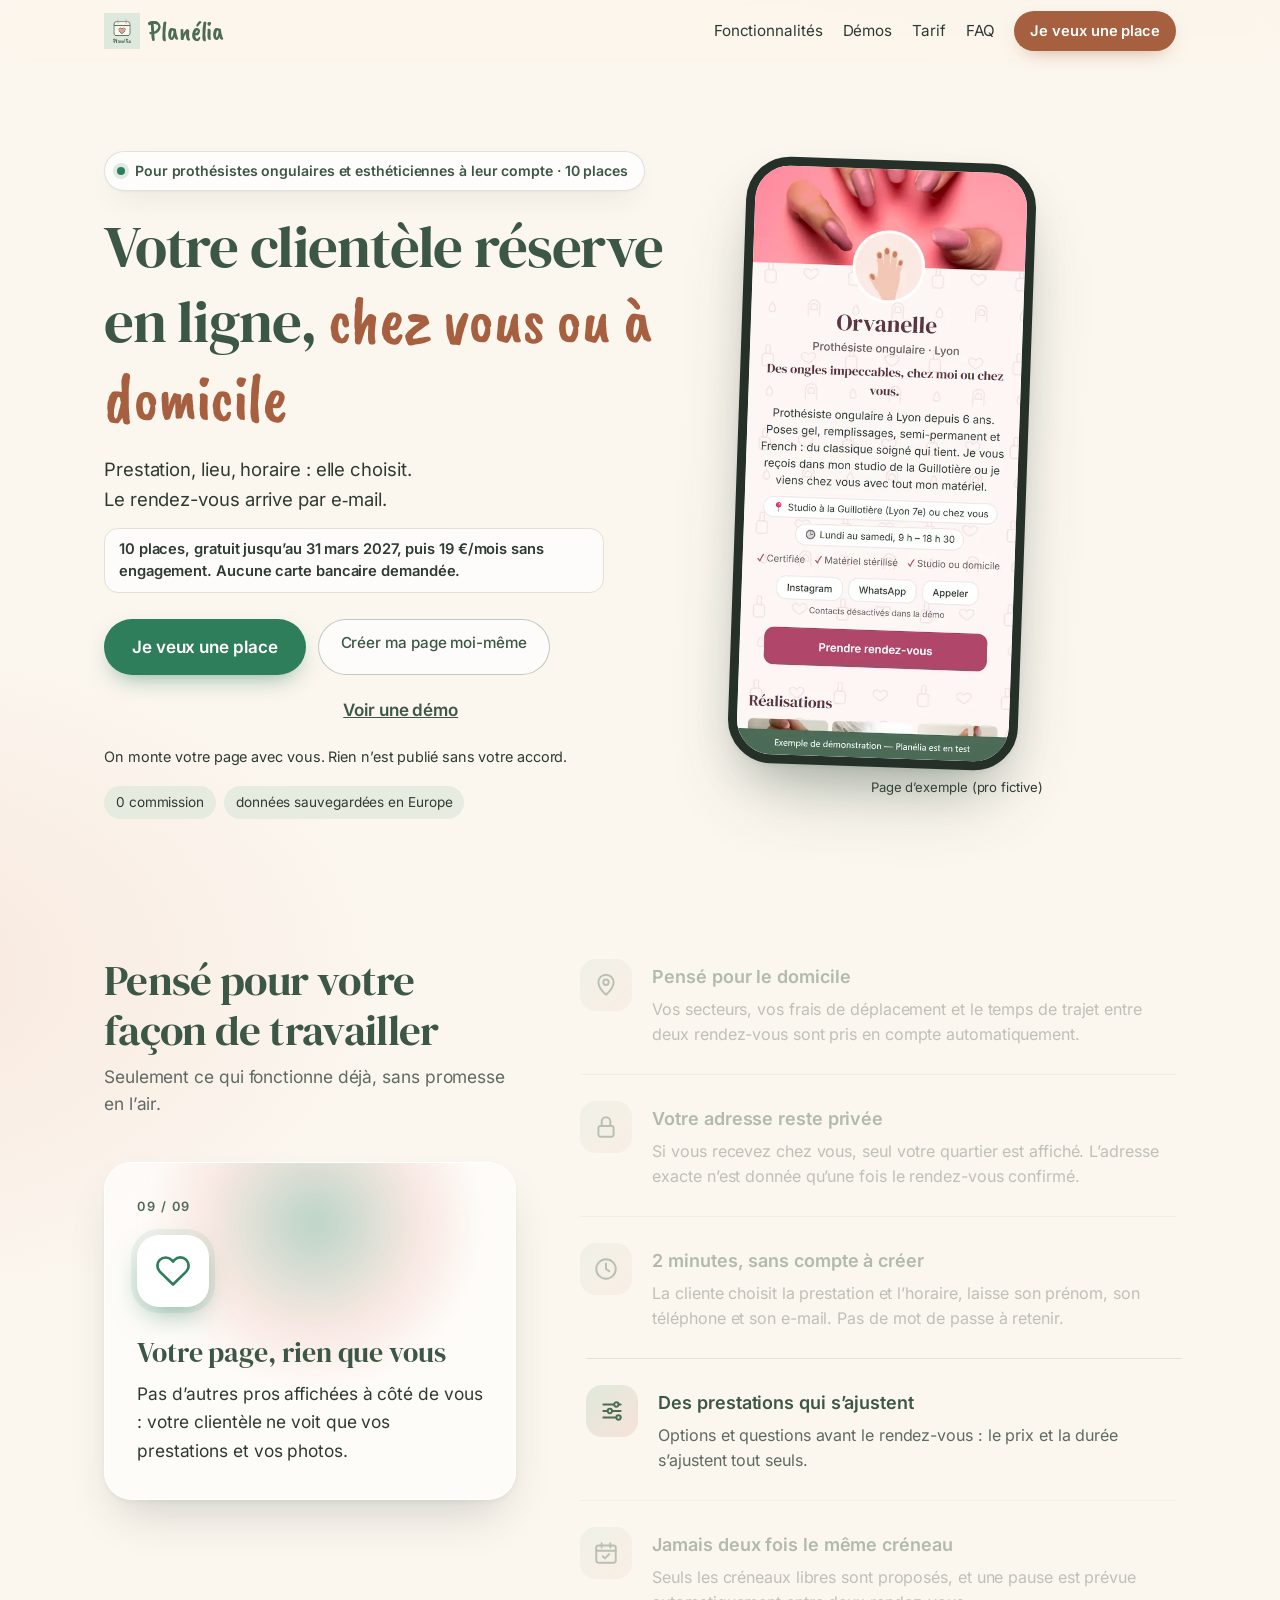
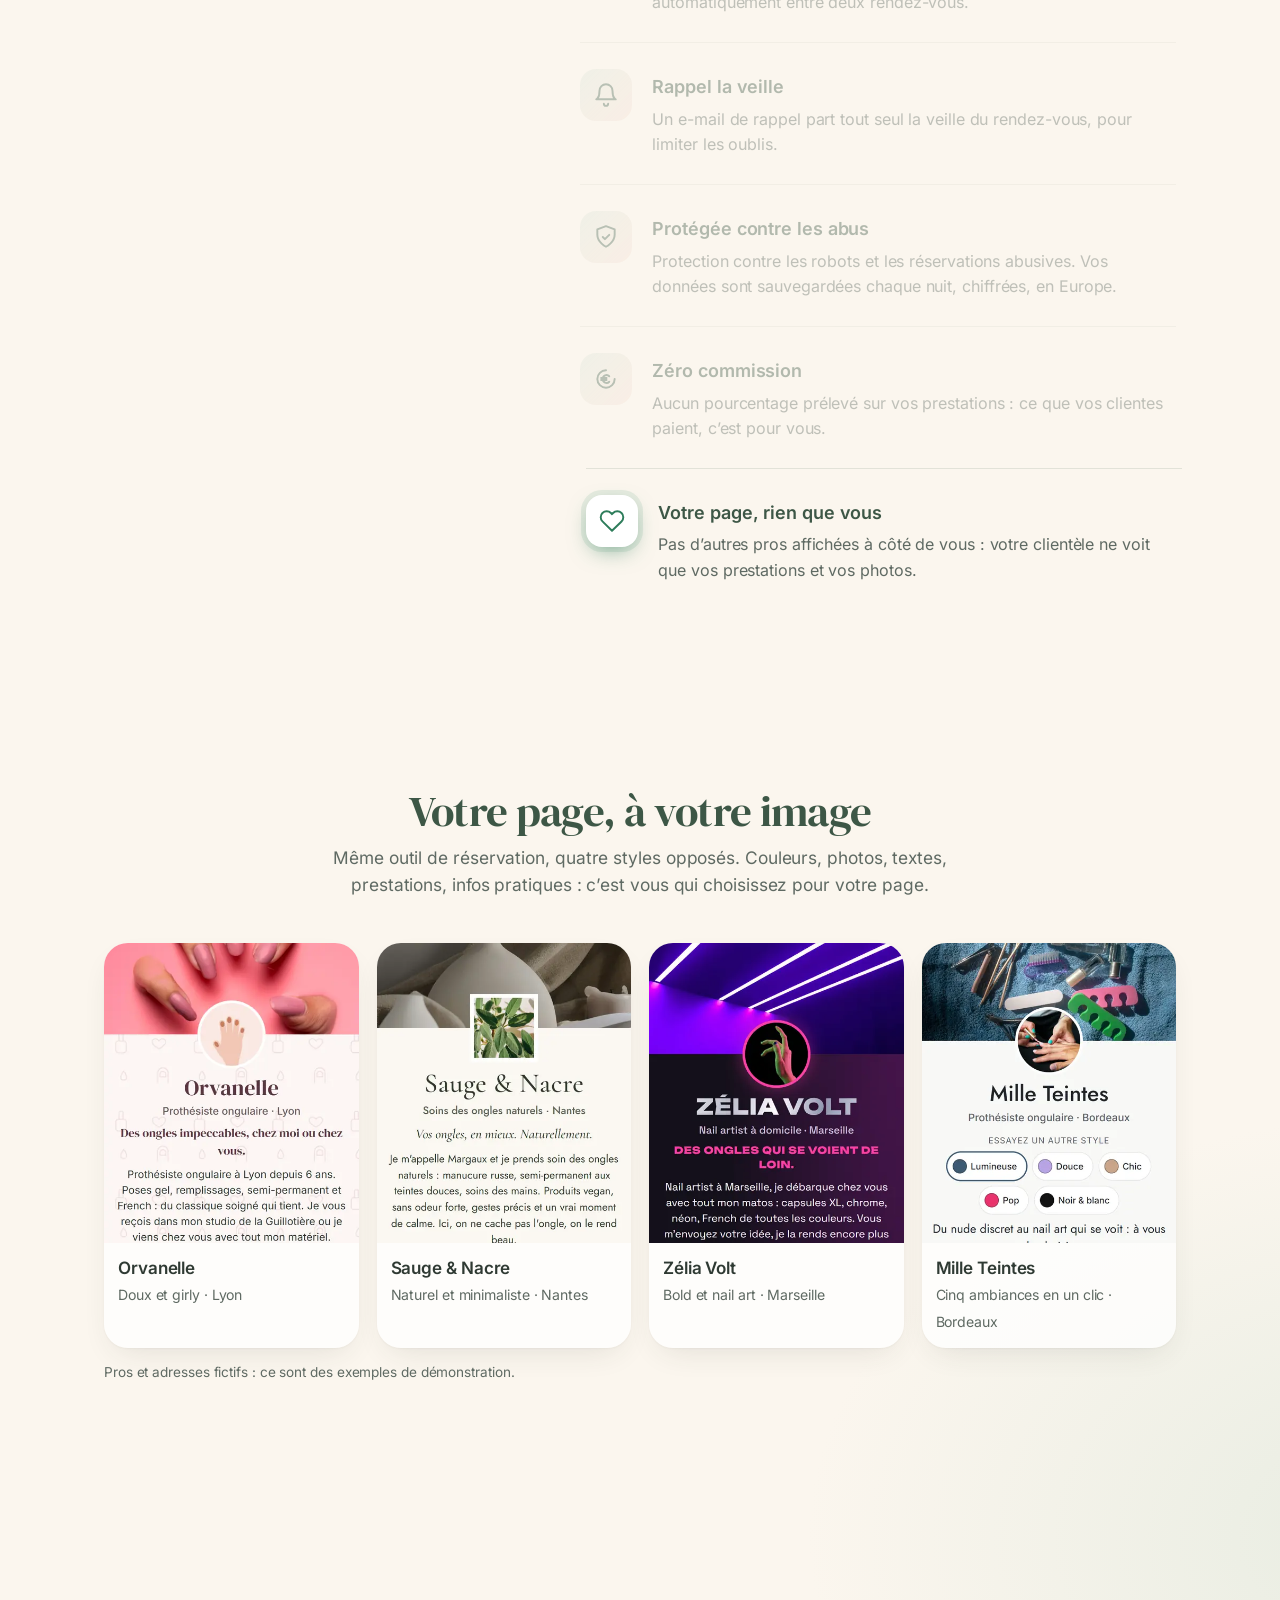
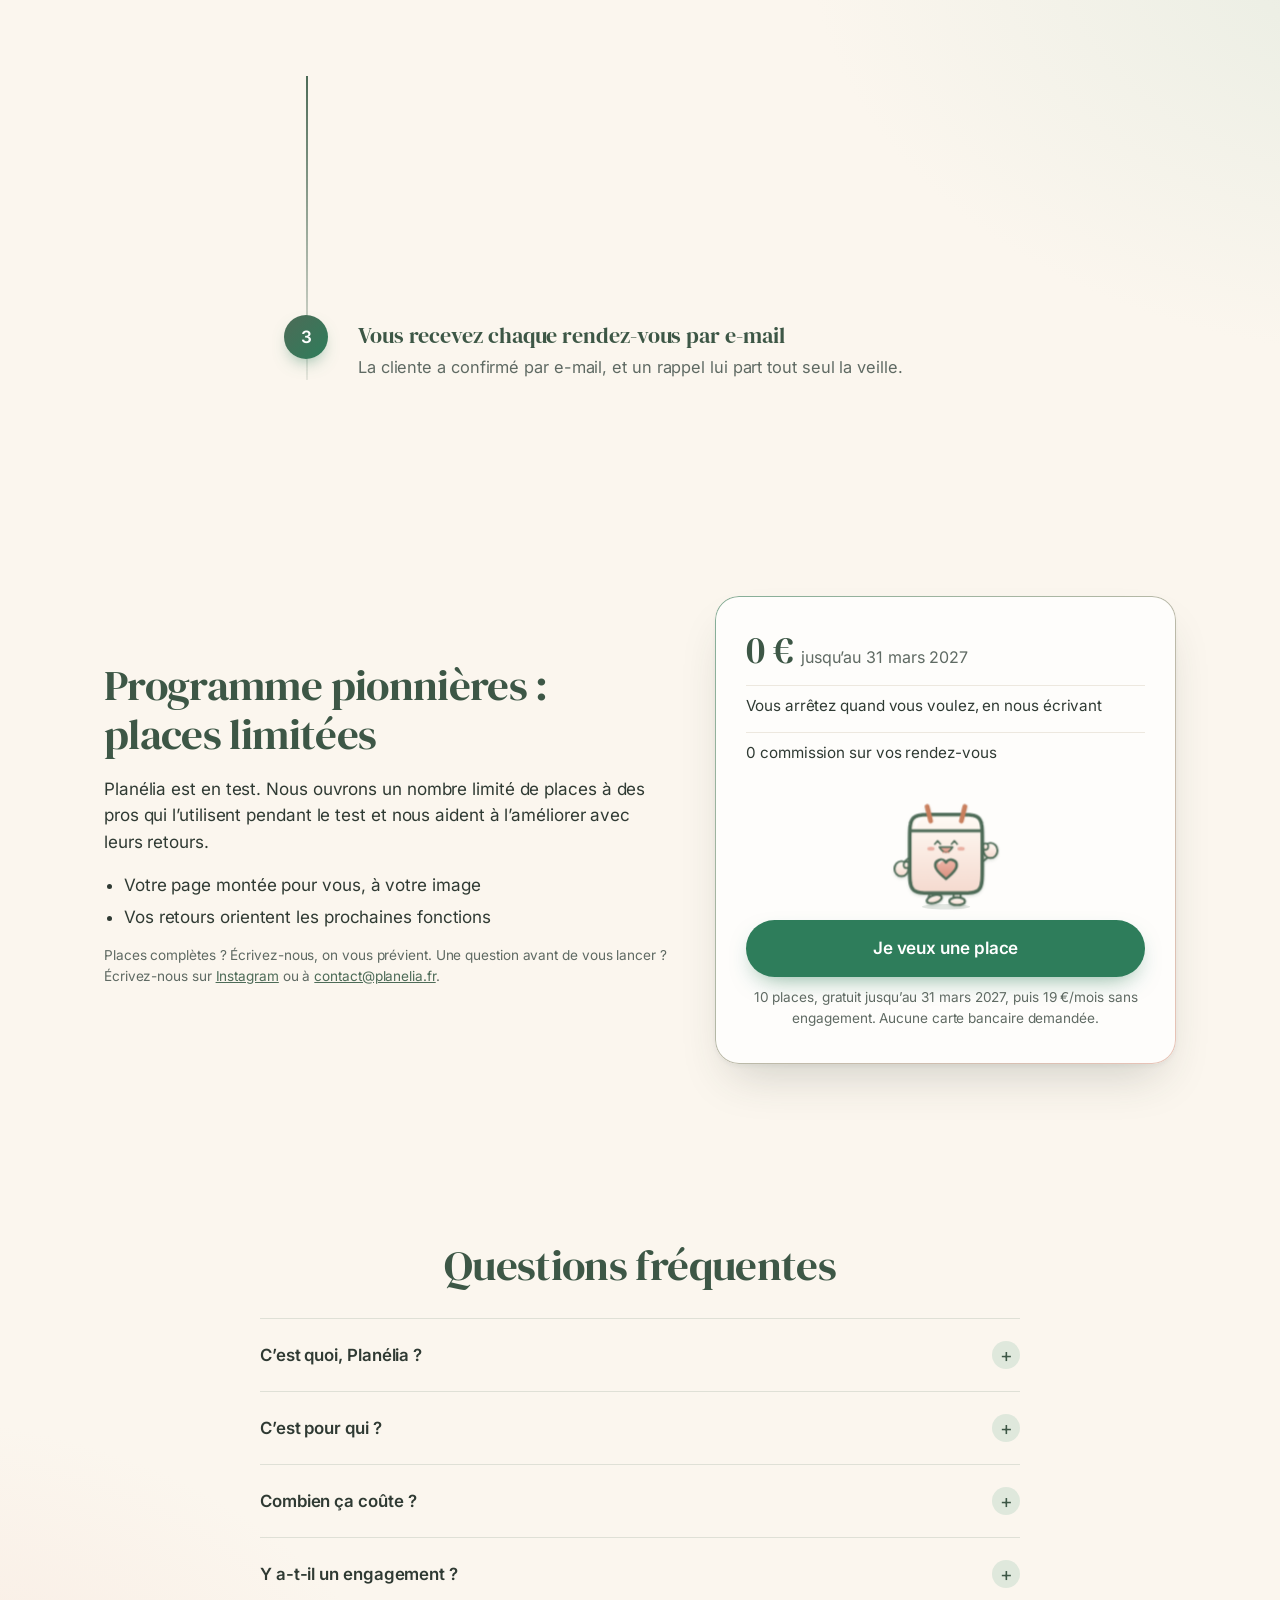
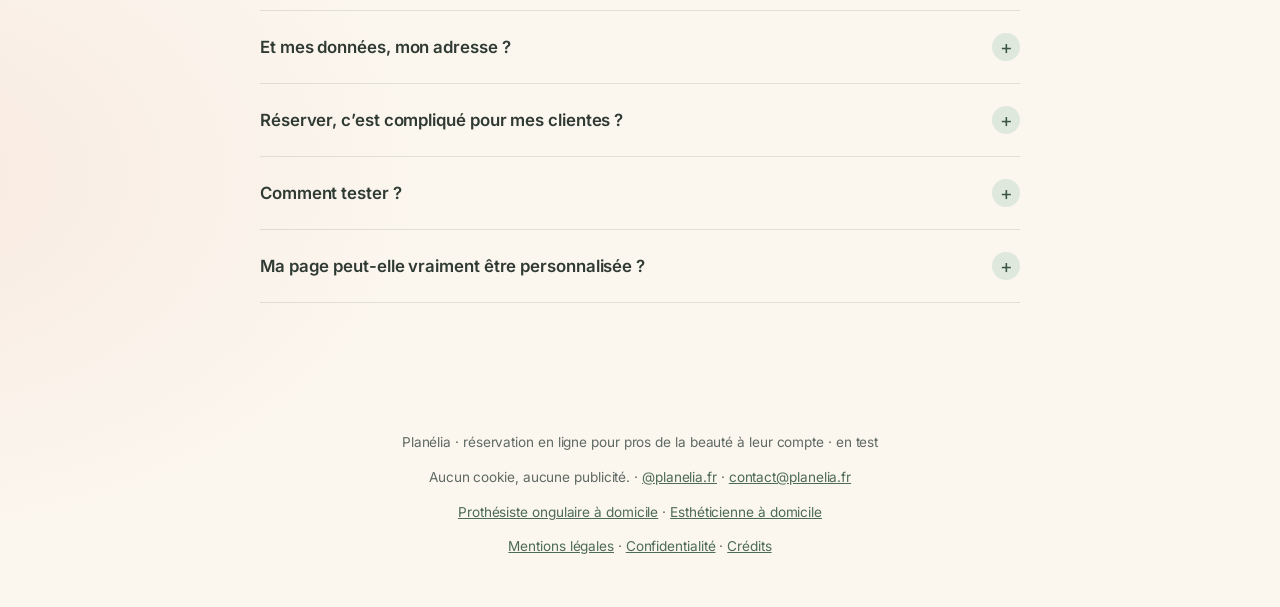
==== commit 3e07593b: "Vie privée (ordre de Renzo 11/11) : le mail prérempli de « Je veux une place » (secours sans JS, 3 l" ====
--- a/index.html
+++ b/index.html
@@ -343,7 +343,7 @@
   <div class="large">
     <a class="marque" href="https://planelia.fr/"><img src="logo.png" alt="" width="36" height="36">Planélia</a>
     <nav aria-label="Menu principal"><a href="#fonctionnalites">Fonctionnalités</a><a href="#demos">Démos</a><a href="#tarif">Tarif</a><a href="#faq">FAQ</a></nav>
-    <a class="btn" href="mailto:contact@planelia.fr?subject=Je%20veux%20une%20place%20sur%20Plan%C3%A9lia&amp;body=Bonjour%20Renzo%2C%0A%0AMes%20prestations%20et%20mes%20prix%20%3A%0A%0AMa%20ville%20et%20mes%20secteurs%20%3A%0A%0AMon%20Instagram%20(lien)%20%3A%0A%0AMerci%20!">Je veux une place</a>
+    <a class="btn" href="mailto:contact@planelia.fr?subject=Je%20veux%20une%20place%20sur%20Plan%C3%A9lia&amp;body=Bonjour%2C%0A%0AMes%20prestations%20et%20mes%20prix%20%3A%0A%0AMa%20ville%20et%20mes%20secteurs%20%3A%0A%0AMon%20Instagram%20(lien)%20%3A%0A%0AMerci%20!">Je veux une place</a>
   </div>
 </header>
 
@@ -355,7 +355,7 @@
       <p class="sous">Prestation, lieu, horaire : elle choisit.<br>Le rendez-vous arrive par e‑mail.</p>
       <p class="petit"><strong>10 places, gratuit jusqu’au 31 mars 2027, puis 19&nbsp;€/mois sans engagement. Aucune carte bancaire demandée.</strong></p>
       <div class="actions">
-        <a class="btn vert respire" href="mailto:contact@planelia.fr?subject=Je%20veux%20une%20place%20sur%20Plan%C3%A9lia&amp;body=Bonjour%20Renzo%2C%0A%0AMes%20prestations%20et%20mes%20prix%20%3A%0A%0AMa%20ville%20et%20mes%20secteurs%20%3A%0A%0AMon%20Instagram%20(lien)%20%3A%0A%0AMerci%20!">Je veux une place</a>
+        <a class="btn vert respire" href="mailto:contact@planelia.fr?subject=Je%20veux%20une%20place%20sur%20Plan%C3%A9lia&amp;body=Bonjour%2C%0A%0AMes%20prestations%20et%20mes%20prix%20%3A%0A%0AMa%20ville%20et%20mes%20secteurs%20%3A%0A%0AMon%20Instagram%20(lien)%20%3A%0A%0AMerci%20!">Je veux une place</a>
         <a class="btn second discret" href="https://rdv.planelia.fr/pro/?creer" rel="noopener">Créer ma page moi-même</a>
         <a class="lien-demo" href="demo/index.html">Voir une démo</a>
       </div>
@@ -433,7 +433,7 @@
           <li>0 commission sur vos rendez-vous</li>
         </ul>
         <span class="nelia-anim" data-humeur="contente" data-geste="joie"></span>
-        <a class="btn vert respire" href="mailto:contact@planelia.fr?subject=Je%20veux%20une%20place%20sur%20Plan%C3%A9lia&amp;body=Bonjour%20Renzo%2C%0A%0AMes%20prestations%20et%20mes%20prix%20%3A%0A%0AMa%20ville%20et%20mes%20secteurs%20%3A%0A%0AMon%20Instagram%20(lien)%20%3A%0A%0AMerci%20!">Je veux une place</a>
+        <a class="btn vert respire" href="mailto:contact@planelia.fr?subject=Je%20veux%20une%20place%20sur%20Plan%C3%A9lia&amp;body=Bonjour%2C%0A%0AMes%20prestations%20et%20mes%20prix%20%3A%0A%0AMa%20ville%20et%20mes%20secteurs%20%3A%0A%0AMon%20Instagram%20(lien)%20%3A%0A%0AMerci%20!">Je veux une place</a>
         <p class="petit">10 places, gratuit jusqu’au 31 mars 2027, puis 19&nbsp;€/mois sans engagement. Aucune carte bancaire demandée.</p>
       </div>
     </div>
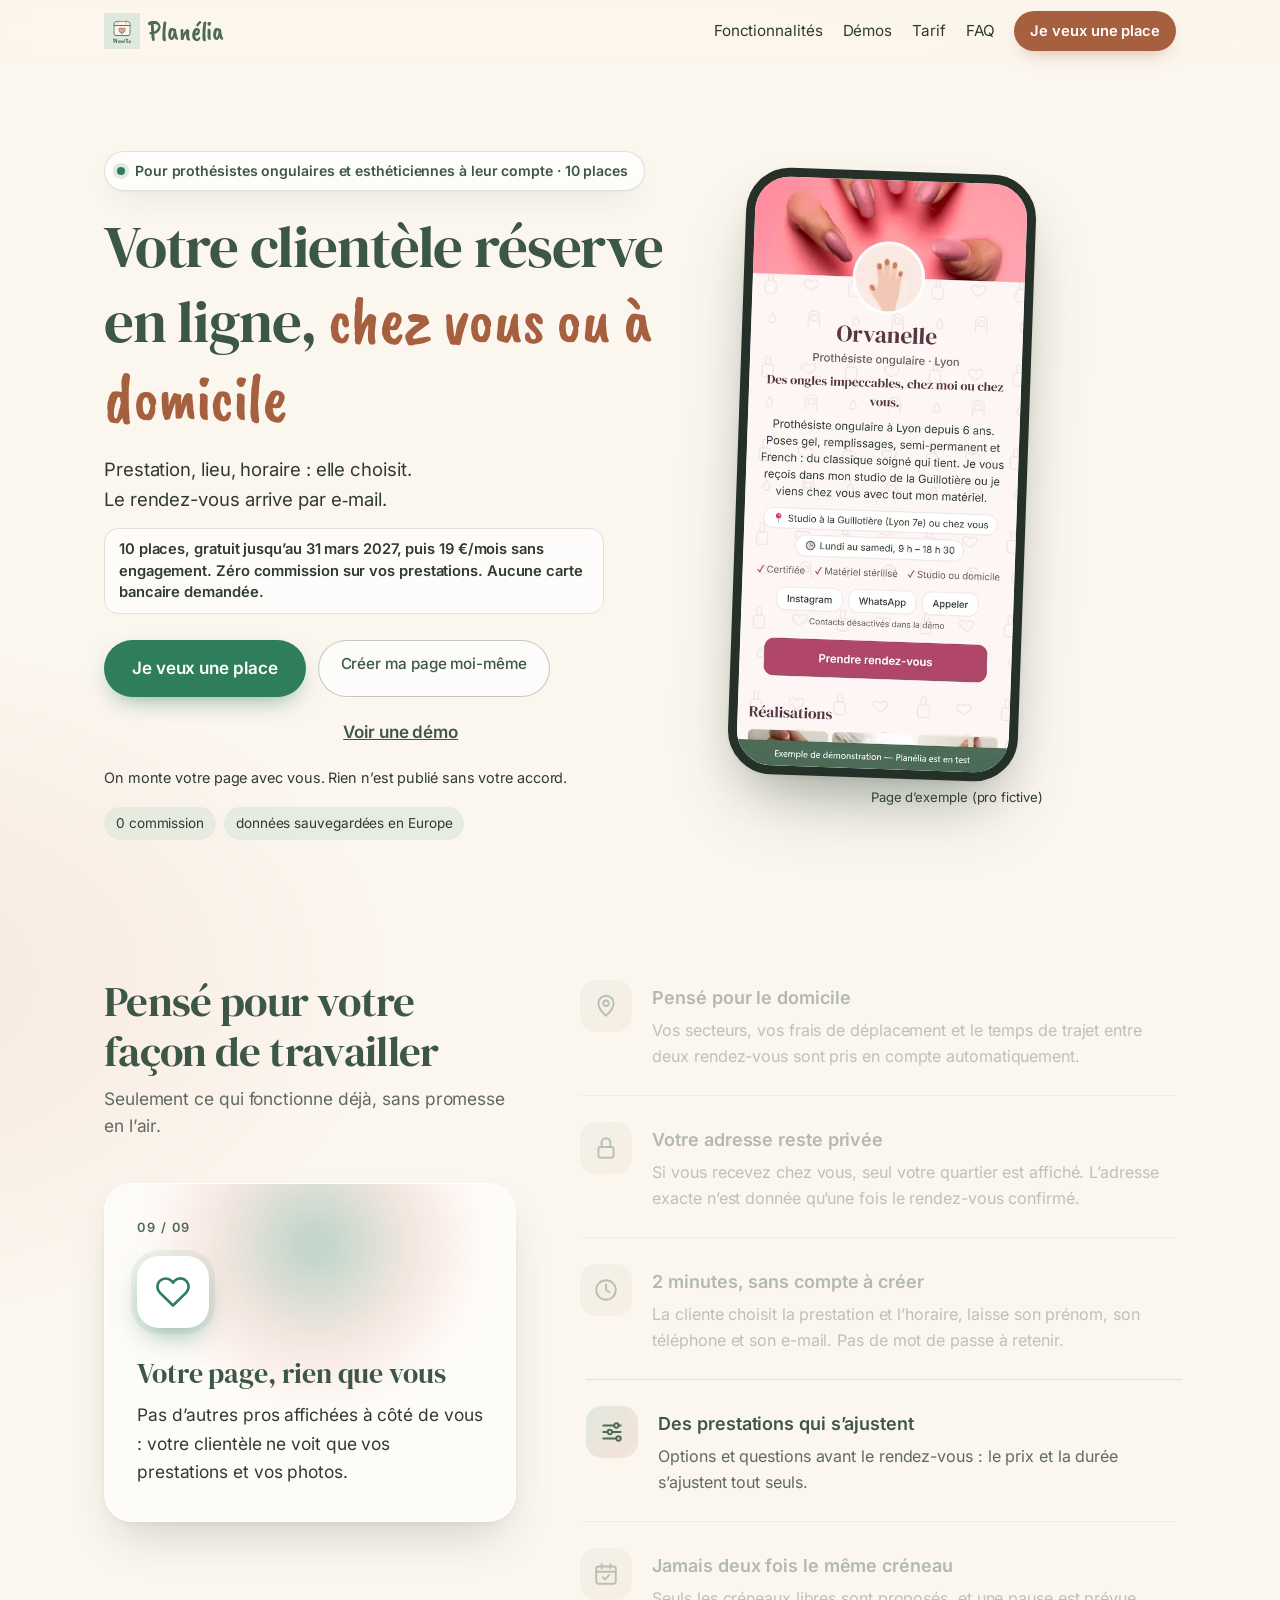
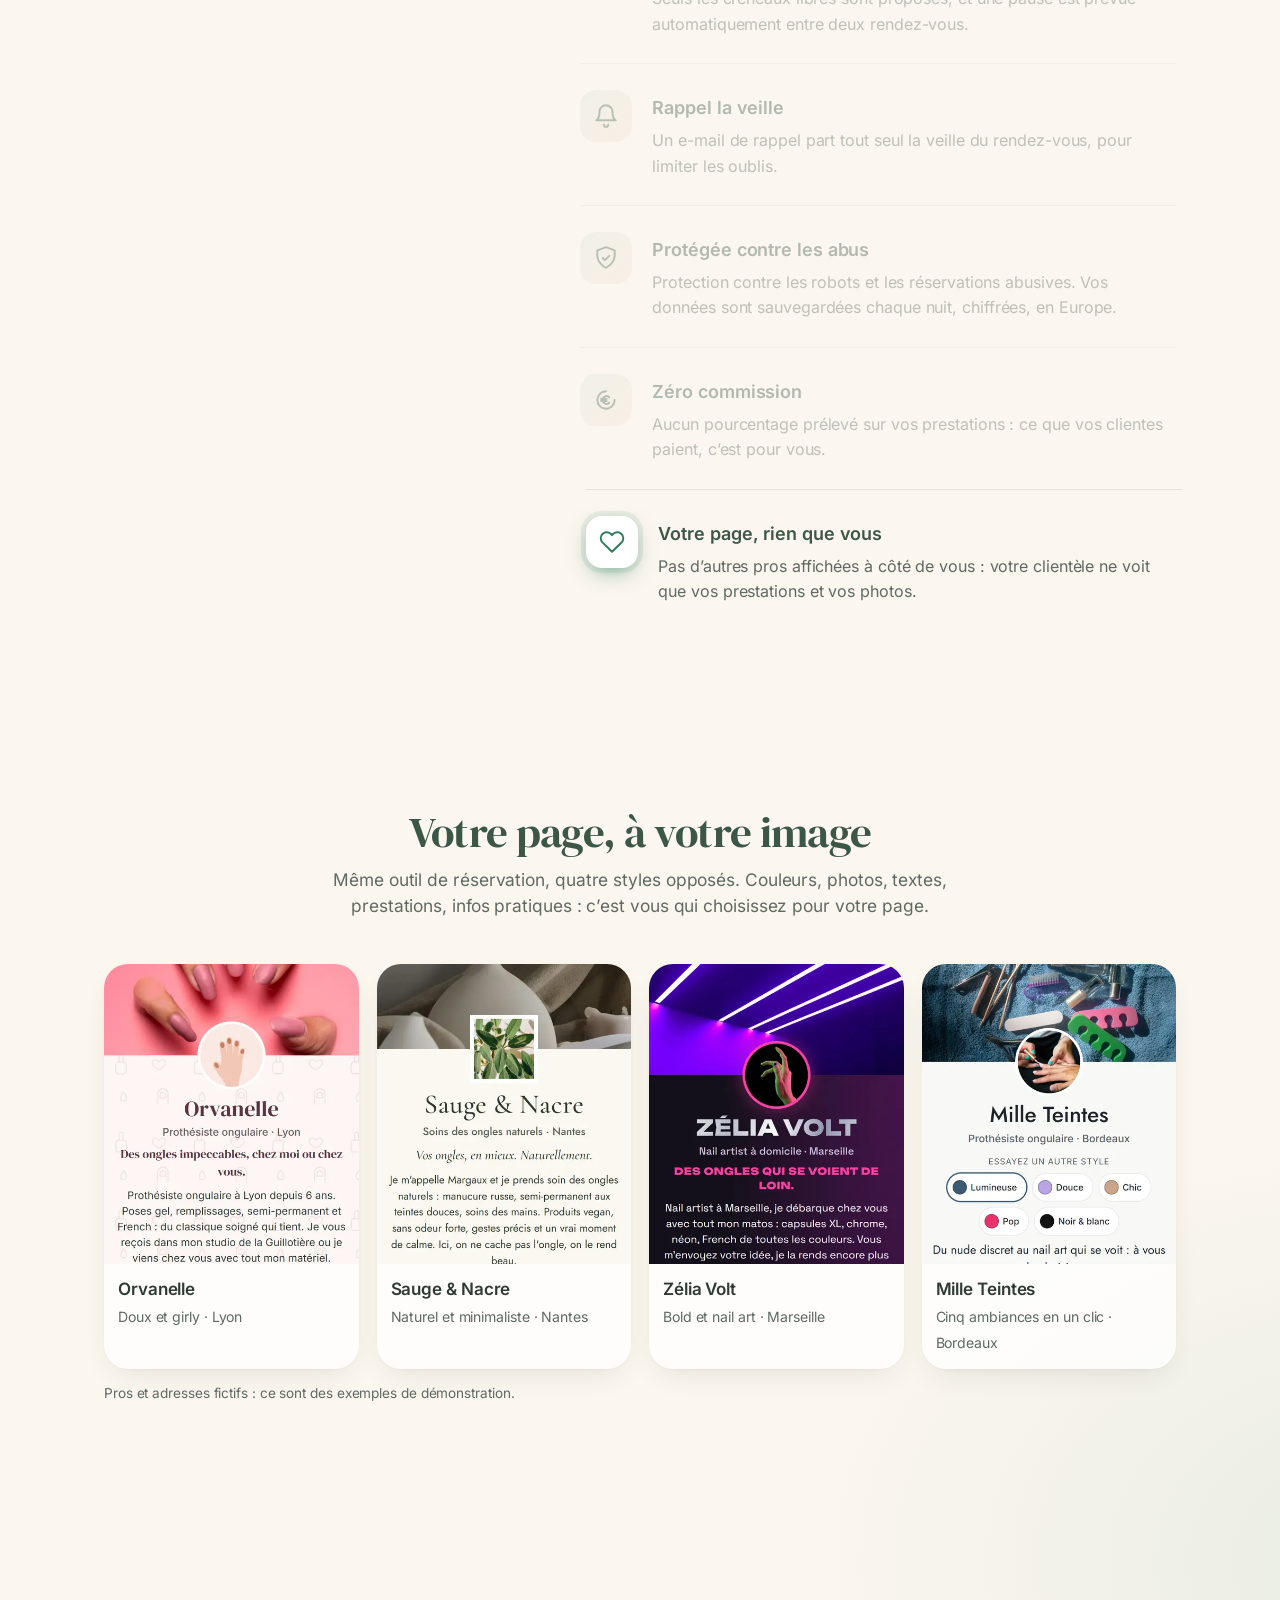
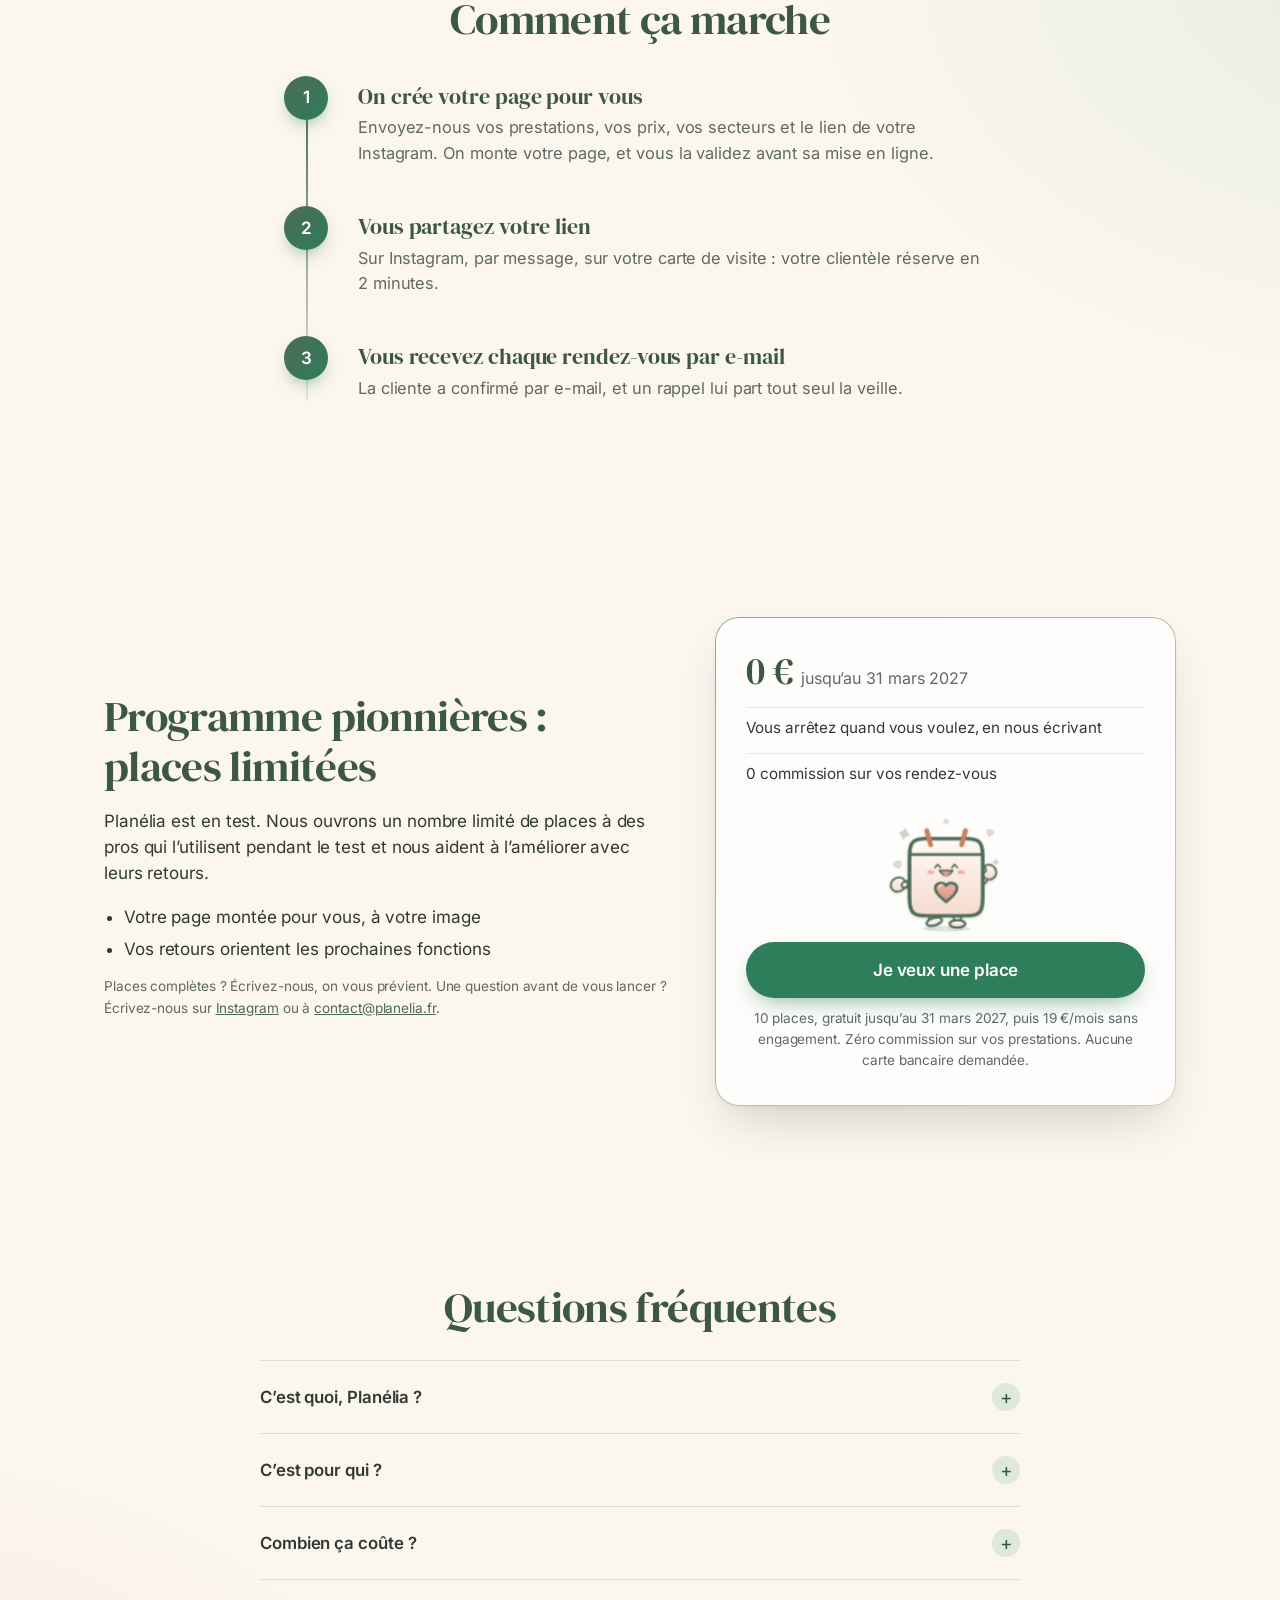
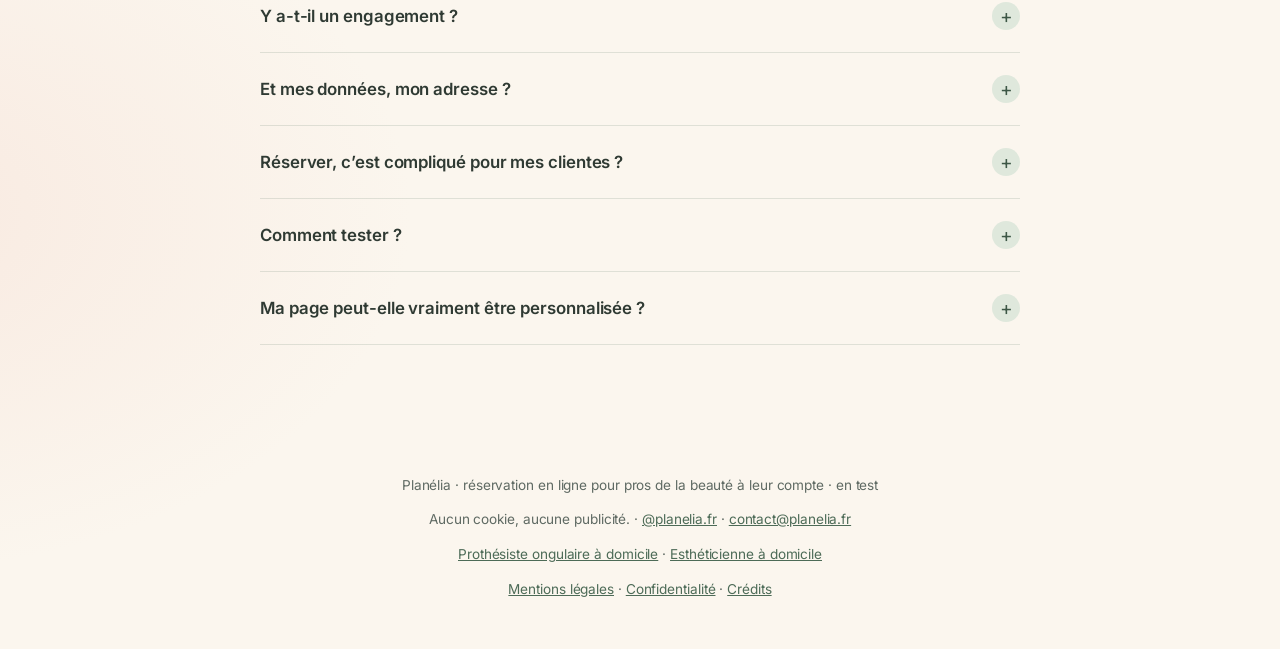
==== commit dc1638db: "Phrase de prix : « Zéro commission sur vos prestations. » (accueil, démo, 4 guides) + FAQ « Oui, en " ====
--- a/index.html
+++ b/index.html
@@ -353,7 +353,7 @@
       <p class="badge"><span class="pastille" aria-hidden="true"></span>Pour prothésistes ongulaires et esthéticiennes à leur compte · 10 places</p>
       <h1>Votre clientèle réserve en ligne, <span class="accent">chez vous ou à domicile</span></h1>
       <p class="sous">Prestation, lieu, horaire : elle choisit.<br>Le rendez-vous arrive par e‑mail.</p>
-      <p class="petit"><strong>10 places, gratuit jusqu’au 31 mars 2027, puis 19&nbsp;€/mois sans engagement. Aucune carte bancaire demandée.</strong></p>
+      <p class="petit"><strong>10 places, gratuit jusqu’au 31 mars 2027, puis 19&nbsp;€/mois sans engagement. Zéro commission sur vos prestations. Aucune carte bancaire demandée.</strong></p>
       <div class="actions">
         <a class="btn vert respire" href="mailto:contact@planelia.fr?subject=Je%20veux%20une%20place%20sur%20Plan%C3%A9lia&amp;body=Bonjour%2C%0A%0AMes%20prestations%20et%20mes%20prix%20%3A%0A%0AMa%20ville%20et%20mes%20secteurs%20%3A%0A%0AMon%20Instagram%20(lien)%20%3A%0A%0AMerci%20!">Je veux une place</a>
         <a class="btn second discret" href="https://rdv.planelia.fr/pro/?creer" rel="noopener">Créer ma page moi-même</a>
@@ -434,7 +434,7 @@
         </ul>
         <span class="nelia-anim" data-humeur="contente" data-geste="joie"></span>
         <a class="btn vert respire" href="mailto:contact@planelia.fr?subject=Je%20veux%20une%20place%20sur%20Plan%C3%A9lia&amp;body=Bonjour%2C%0A%0AMes%20prestations%20et%20mes%20prix%20%3A%0A%0AMa%20ville%20et%20mes%20secteurs%20%3A%0A%0AMon%20Instagram%20(lien)%20%3A%0A%0AMerci%20!">Je veux une place</a>
-        <p class="petit">10 places, gratuit jusqu’au 31 mars 2027, puis 19&nbsp;€/mois sans engagement. Aucune carte bancaire demandée.</p>
+        <p class="petit">10 places, gratuit jusqu’au 31 mars 2027, puis 19&nbsp;€/mois sans engagement. Zéro commission sur vos prestations. Aucune carte bancaire demandée.</p>
       </div>
     </div>
   </section>
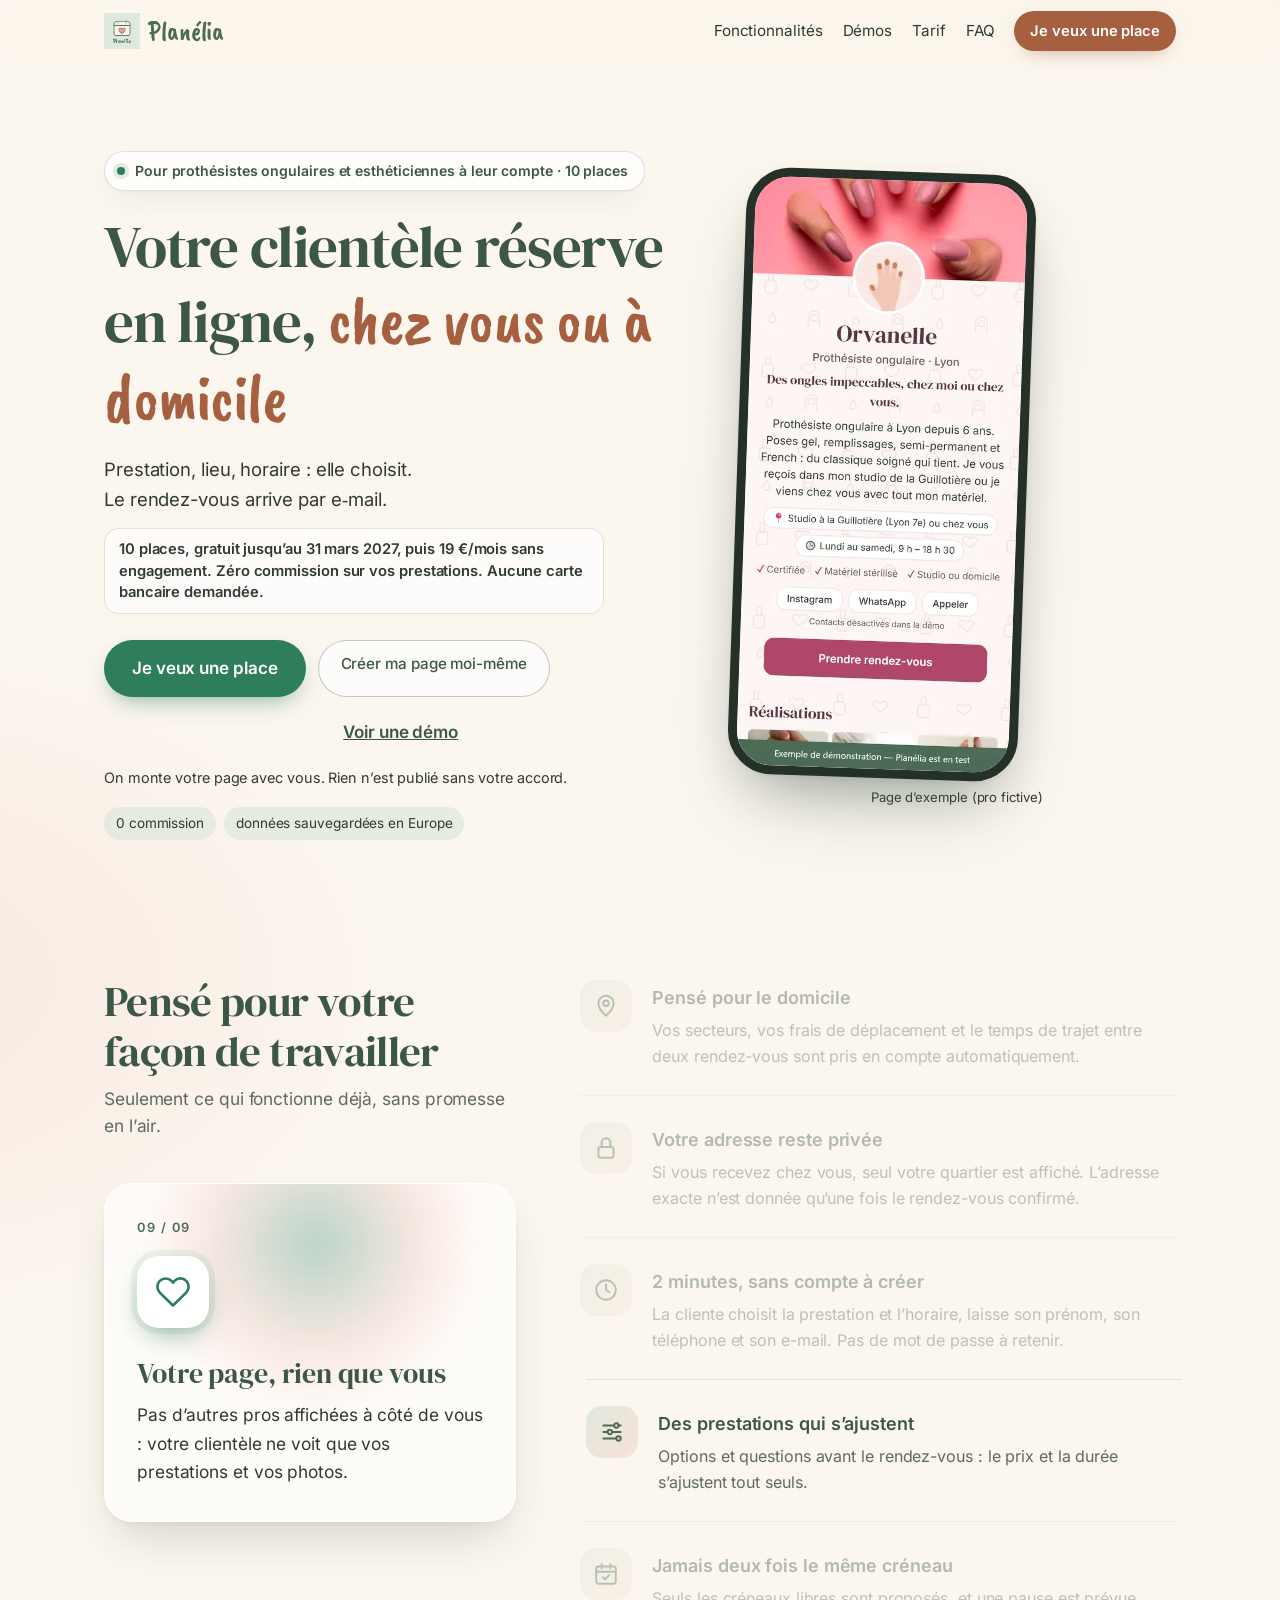
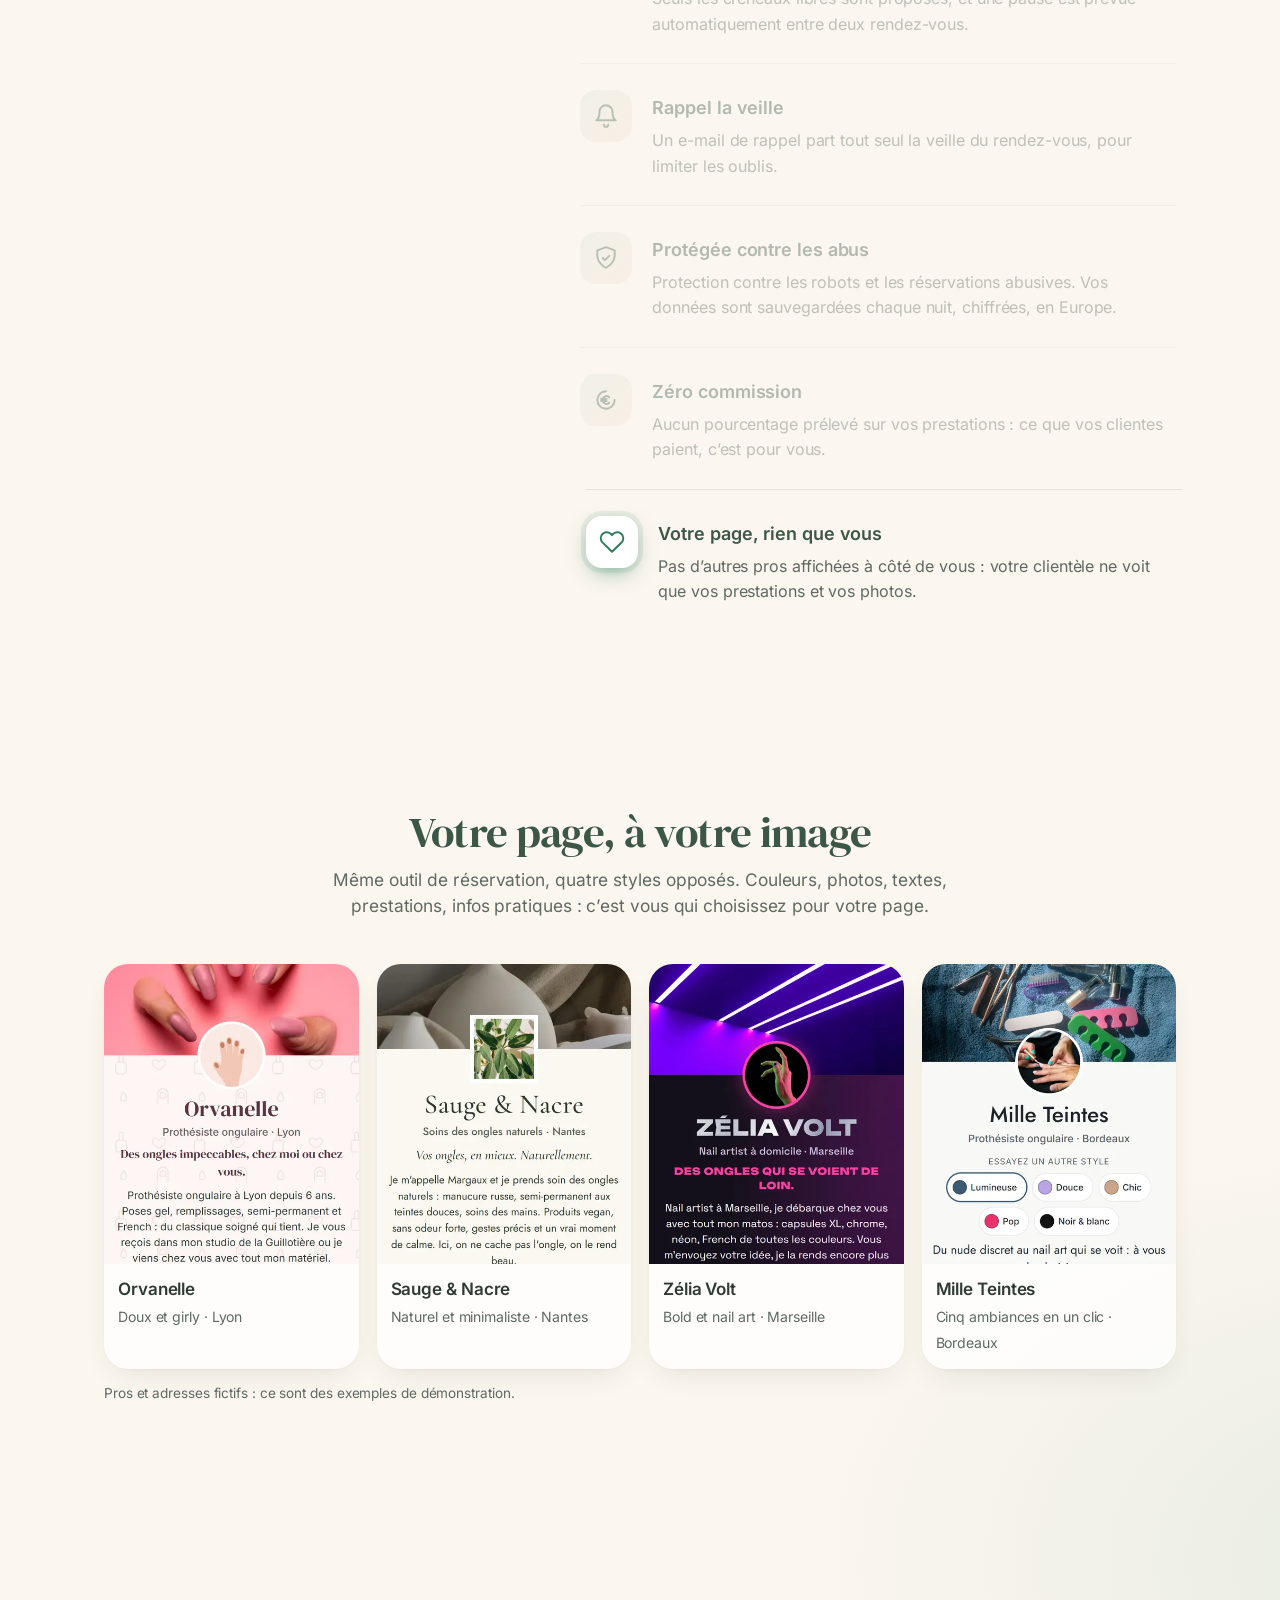
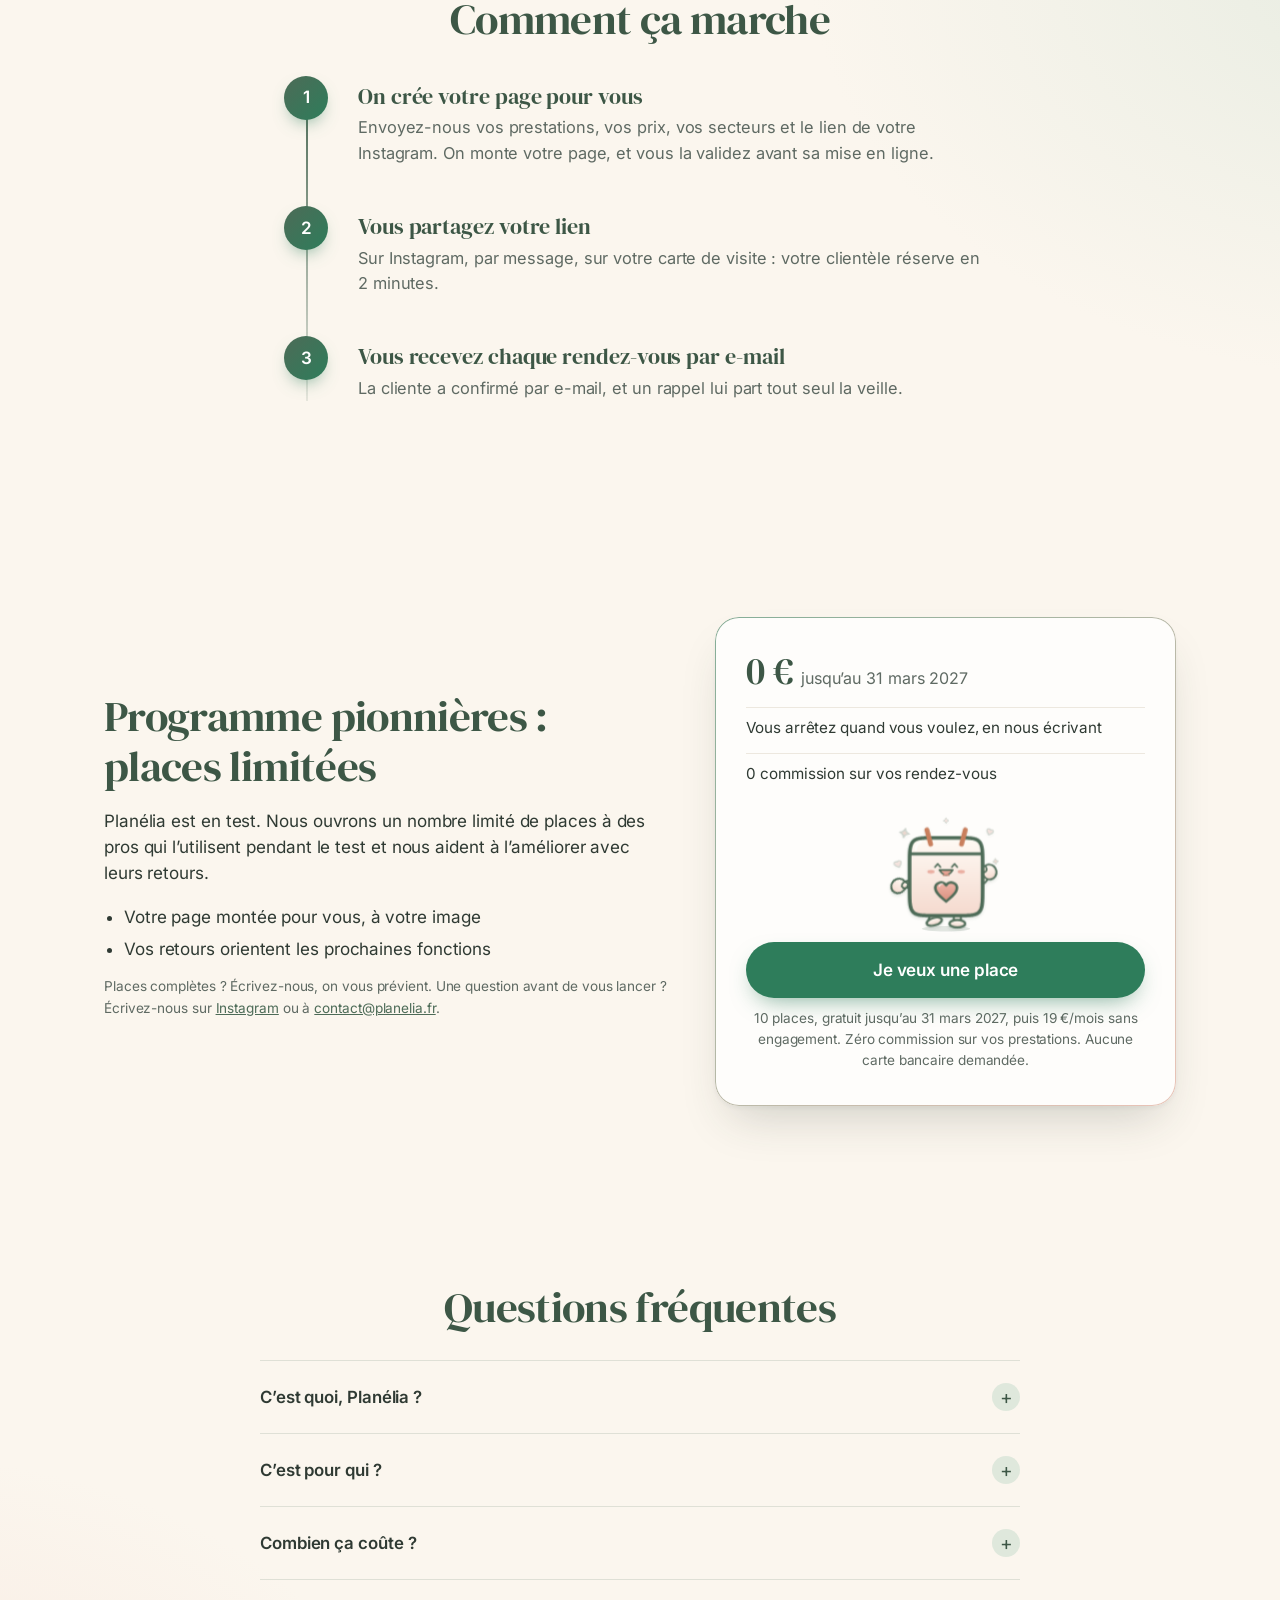
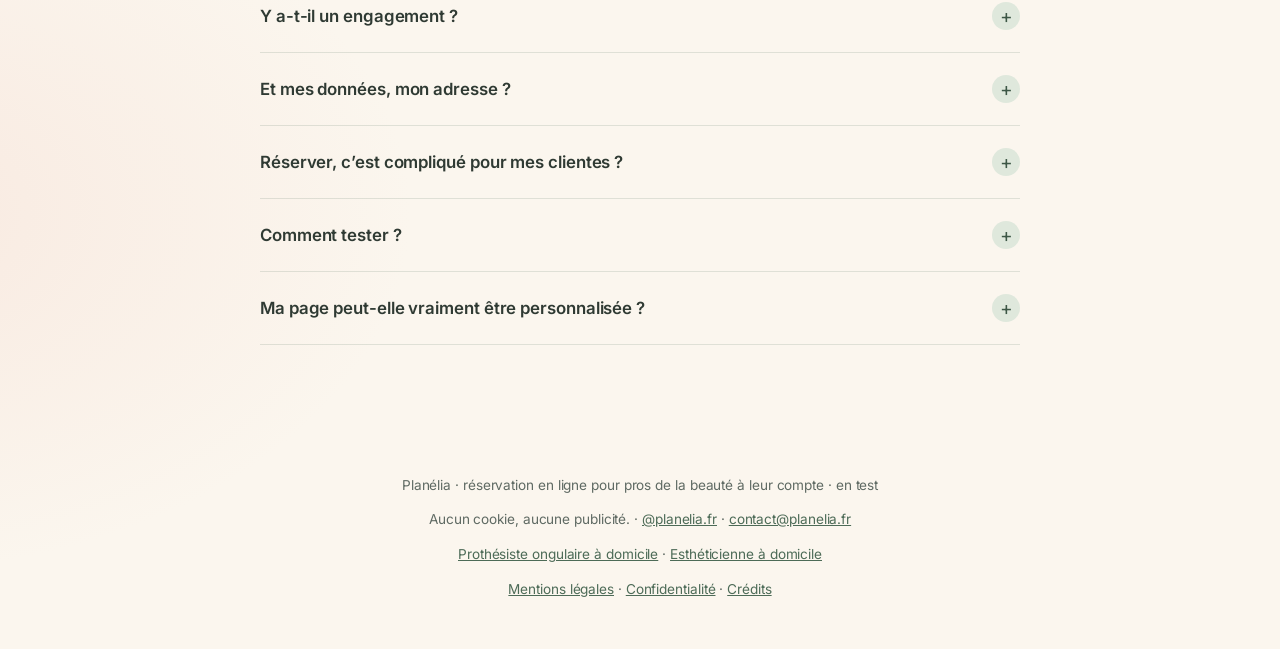
==== commit b5c5bfcb: "Reflet discret sur les boutons « Je veux une place » (accueil ×3, guides frais et G2) : CSS seul, ri" ====
--- a/index.html
+++ b/index.html
@@ -336,6 +336,10 @@
   .haut p.petit a,footer a,#place .petit a{padding:14px 0}
   #place .fermer{width:44px;height:44px}
 }
+/* Reflet sur « Je veux une place » (Renzo 11/11) : CSS seul, rien si mouvement réduit, aucun décalage (transform sur un calque sous le texte) */
+.brille{position:relative;overflow:hidden;isolation:isolate}
+@media (prefers-reduced-motion:no-preference){.brille::after{content:"";position:absolute;inset:0;z-index:-1;pointer-events:none;background:linear-gradient(105deg,transparent 30%,rgba(255,255,255,.38) 50%,transparent 70%);transform:translateX(-130%);animation:brille 3.6s ease-in-out 1s infinite}}
+@keyframes brille{0%{transform:translateX(-130%)}30%,100%{transform:translateX(130%)}}
 </style>
 </head>
 <body>
@@ -343,7 +347,7 @@
   <div class="large">
     <a class="marque" href="https://planelia.fr/"><img src="logo.png" alt="" width="36" height="36">Planélia</a>
     <nav aria-label="Menu principal"><a href="#fonctionnalites">Fonctionnalités</a><a href="#demos">Démos</a><a href="#tarif">Tarif</a><a href="#faq">FAQ</a></nav>
-    <a class="btn" href="mailto:contact@planelia.fr?subject=Je%20veux%20une%20place%20sur%20Plan%C3%A9lia&amp;body=Bonjour%2C%0A%0AMes%20prestations%20et%20mes%20prix%20%3A%0A%0AMa%20ville%20et%20mes%20secteurs%20%3A%0A%0AMon%20Instagram%20(lien)%20%3A%0A%0AMerci%20!">Je veux une place</a>
+    <a class="btn brille" href="mailto:contact@planelia.fr?subject=Je%20veux%20une%20place%20sur%20Plan%C3%A9lia&amp;body=Bonjour%2C%0A%0AMes%20prestations%20et%20mes%20prix%20%3A%0A%0AMa%20ville%20et%20mes%20secteurs%20%3A%0A%0AMon%20Instagram%20(lien)%20%3A%0A%0AMerci%20!">Je veux une place</a>
   </div>
 </header>
 
@@ -355,7 +359,7 @@
       <p class="sous">Prestation, lieu, horaire : elle choisit.<br>Le rendez-vous arrive par e‑mail.</p>
       <p class="petit"><strong>10 places, gratuit jusqu’au 31 mars 2027, puis 19&nbsp;€/mois sans engagement. Zéro commission sur vos prestations. Aucune carte bancaire demandée.</strong></p>
       <div class="actions">
-        <a class="btn vert respire" href="mailto:contact@planelia.fr?subject=Je%20veux%20une%20place%20sur%20Plan%C3%A9lia&amp;body=Bonjour%2C%0A%0AMes%20prestations%20et%20mes%20prix%20%3A%0A%0AMa%20ville%20et%20mes%20secteurs%20%3A%0A%0AMon%20Instagram%20(lien)%20%3A%0A%0AMerci%20!">Je veux une place</a>
+        <a class="btn vert respire brille" href="mailto:contact@planelia.fr?subject=Je%20veux%20une%20place%20sur%20Plan%C3%A9lia&amp;body=Bonjour%2C%0A%0AMes%20prestations%20et%20mes%20prix%20%3A%0A%0AMa%20ville%20et%20mes%20secteurs%20%3A%0A%0AMon%20Instagram%20(lien)%20%3A%0A%0AMerci%20!">Je veux une place</a>
         <a class="btn second discret" href="https://rdv.planelia.fr/pro/?creer" rel="noopener">Créer ma page moi-même</a>
         <a class="lien-demo" href="demo/index.html">Voir une démo</a>
       </div>
@@ -433,7 +437,7 @@
           <li>0 commission sur vos rendez-vous</li>
         </ul>
         <span class="nelia-anim" data-humeur="contente" data-geste="joie"></span>
-        <a class="btn vert respire" href="mailto:contact@planelia.fr?subject=Je%20veux%20une%20place%20sur%20Plan%C3%A9lia&amp;body=Bonjour%2C%0A%0AMes%20prestations%20et%20mes%20prix%20%3A%0A%0AMa%20ville%20et%20mes%20secteurs%20%3A%0A%0AMon%20Instagram%20(lien)%20%3A%0A%0AMerci%20!">Je veux une place</a>
+        <a class="btn vert respire brille" href="mailto:contact@planelia.fr?subject=Je%20veux%20une%20place%20sur%20Plan%C3%A9lia&amp;body=Bonjour%2C%0A%0AMes%20prestations%20et%20mes%20prix%20%3A%0A%0AMa%20ville%20et%20mes%20secteurs%20%3A%0A%0AMon%20Instagram%20(lien)%20%3A%0A%0AMerci%20!">Je veux une place</a>
         <p class="petit">10 places, gratuit jusqu’au 31 mars 2027, puis 19&nbsp;€/mois sans engagement. Zéro commission sur vos prestations. Aucune carte bancaire demandée.</p>
       </div>
     </div>
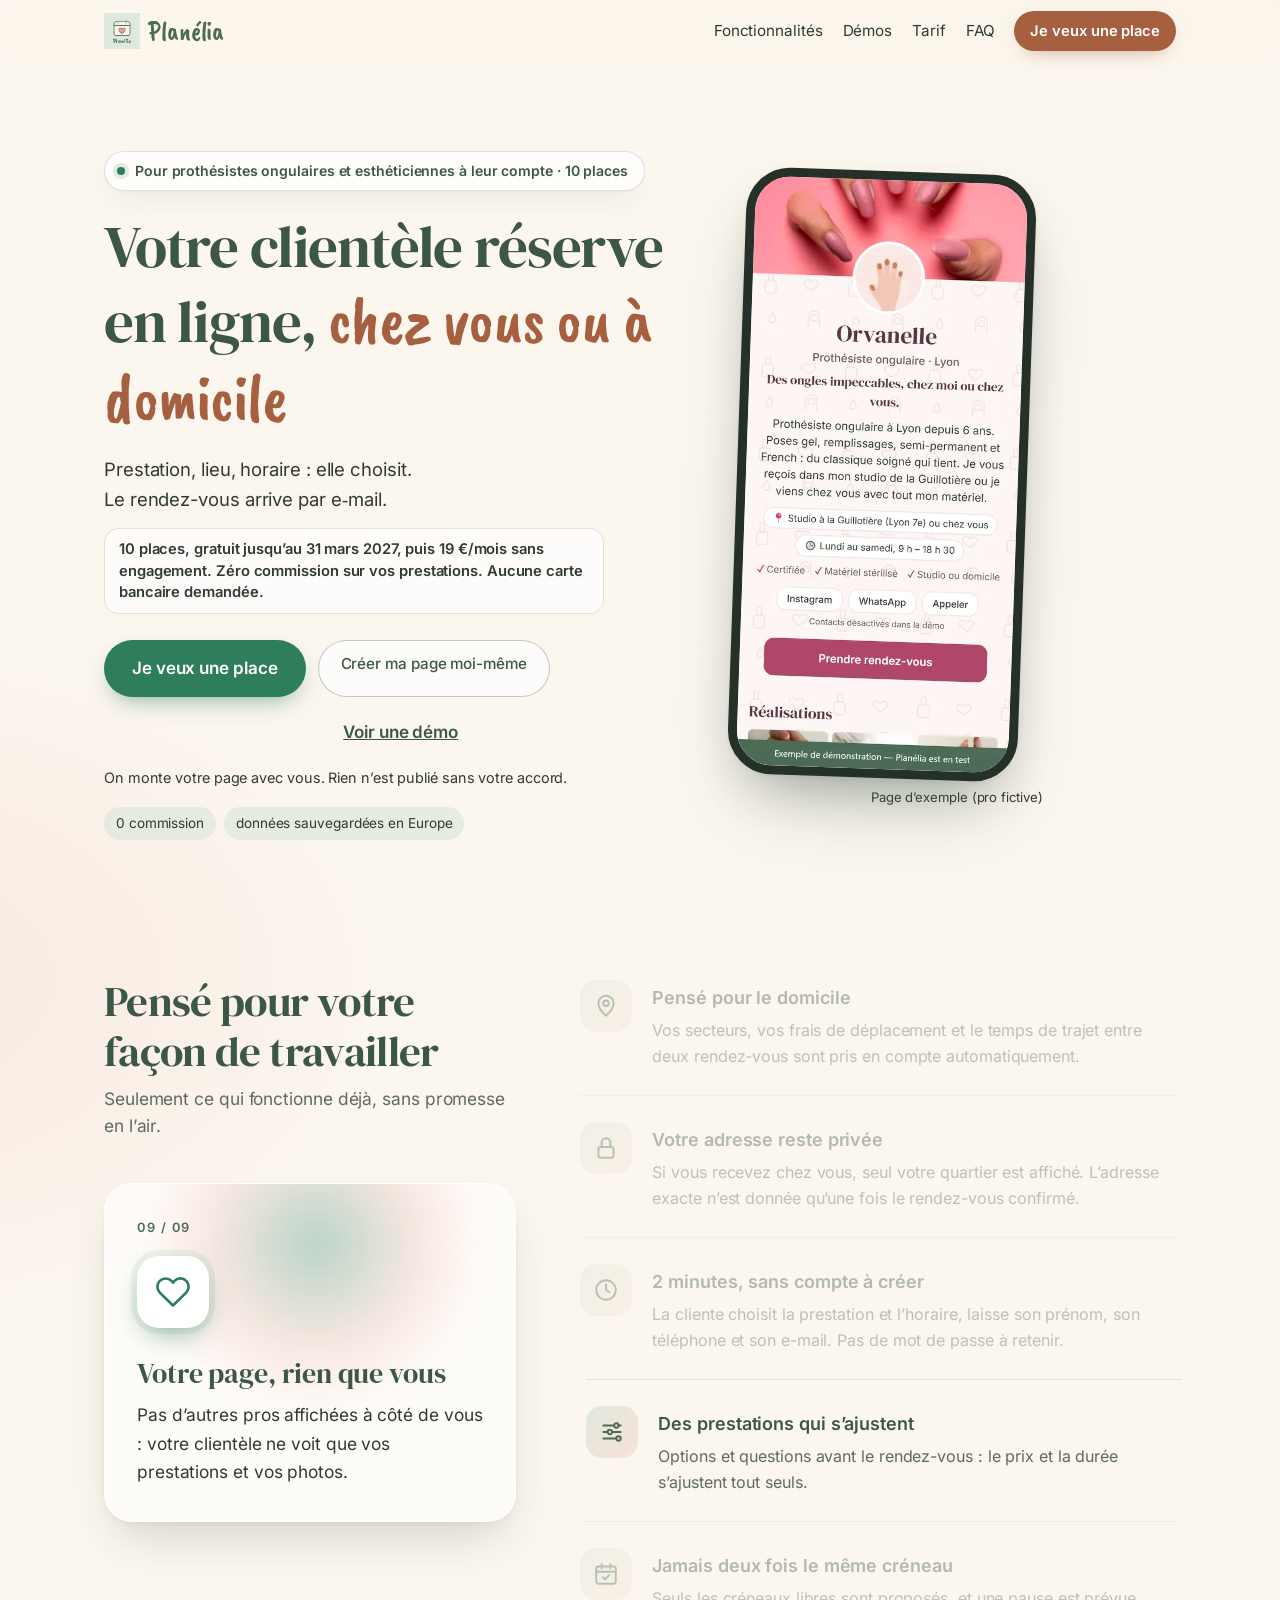
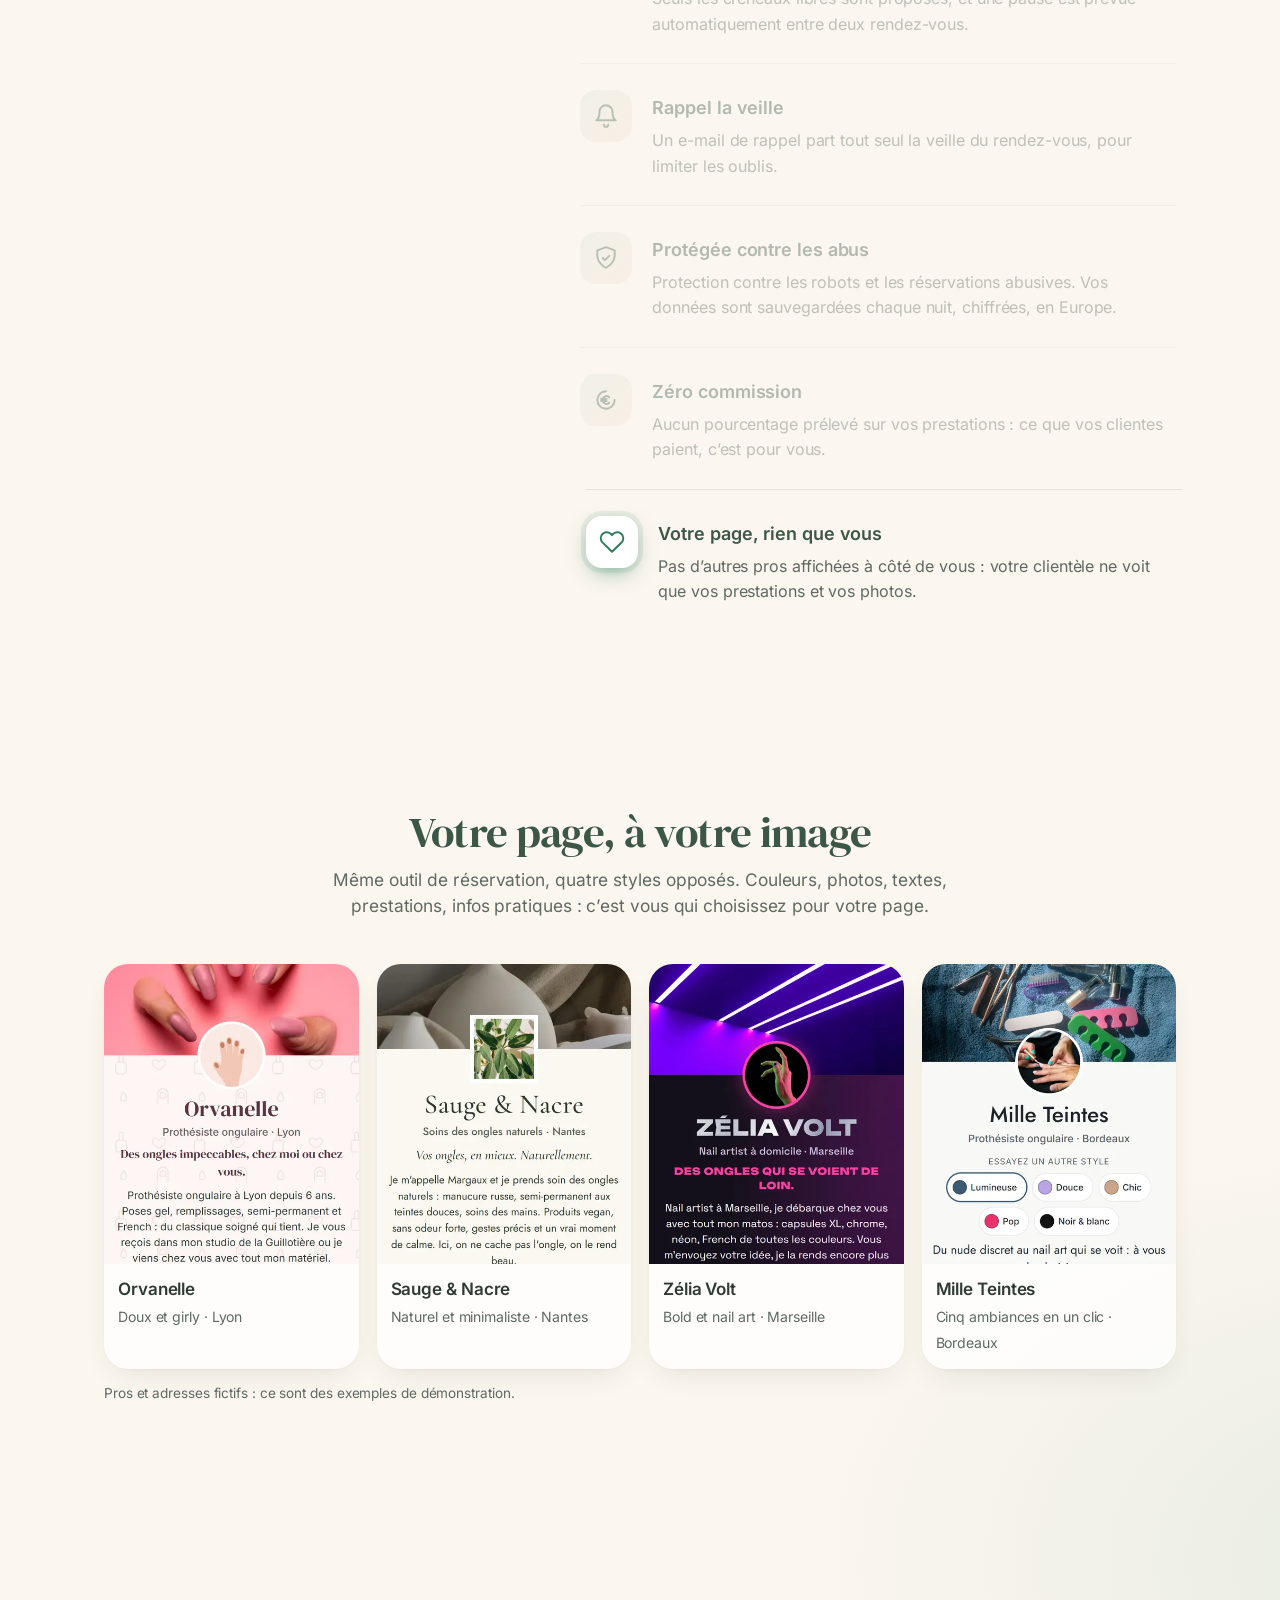
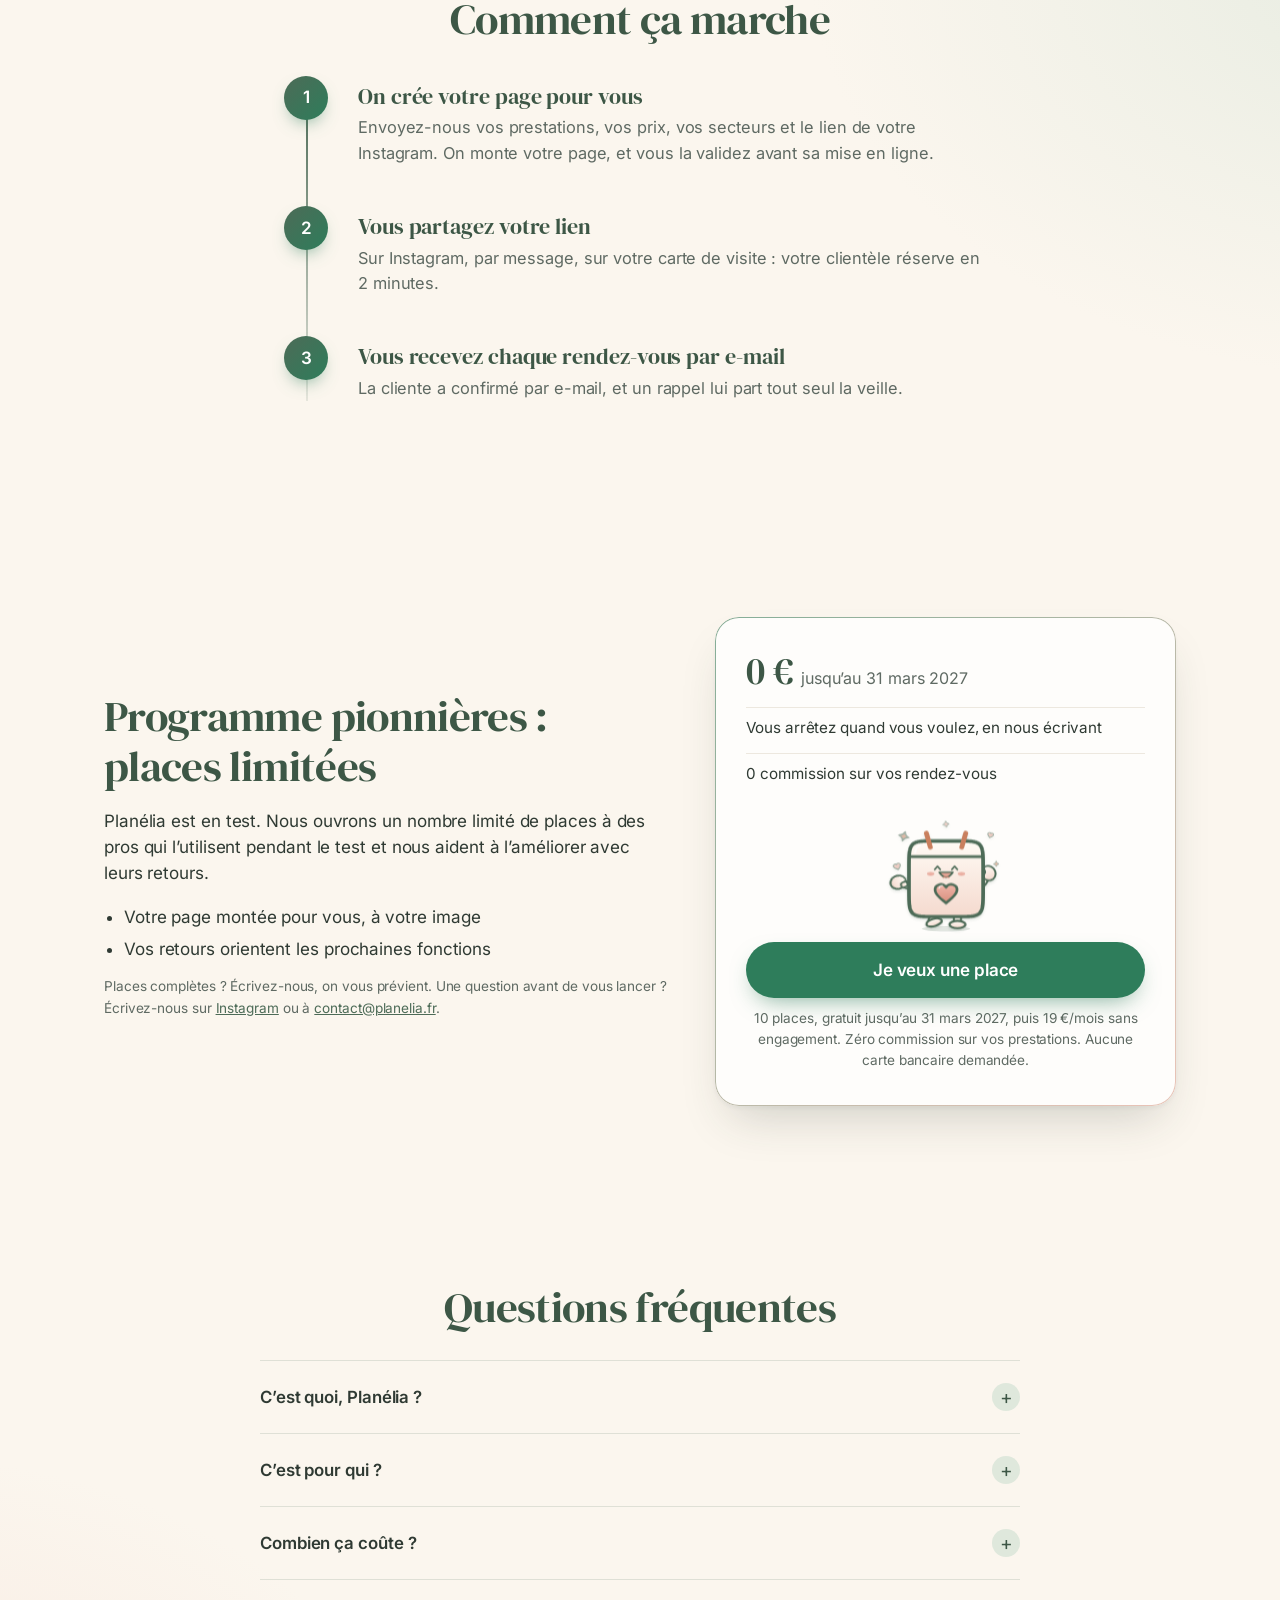
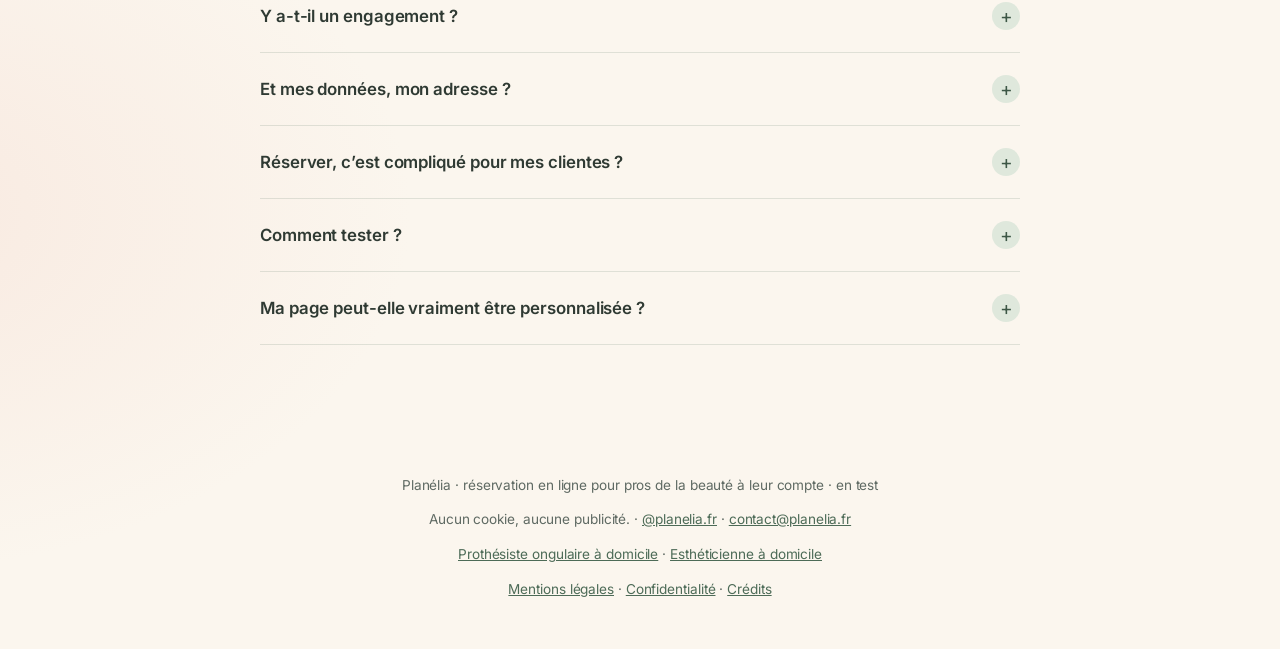
==== commit fcdb72ca: "Formulaire « Je veux une place » : « (facultatif, mais ça nous aide à créer votre page) » sur ville/" ====
--- a/index.html
+++ b/index.html
@@ -478,8 +478,8 @@
     <span class="aide" id="aide-contact"></span>
     <label>Vos prestations et vos prix<textarea name="prestations" required maxlength="1500" rows="4" placeholder="Pose gel 45 €, remplissage 35 €…" aria-describedby="aide-prestations"></textarea></label>
     <span class="aide" id="aide-prestations"></span>
-    <label>Votre ville et vos secteurs <span>(facultatif)</span><input name="ville" maxlength="120" placeholder="Lyon 7e, et à domicile jusqu’à 15 km"></label>
-    <label>Votre Instagram <span>(facultatif)</span><input name="instagram" maxlength="200" inputmode="url" placeholder="https://www.instagram.com/…"></label>
+    <label>Votre ville et vos secteurs <span>(facultatif, mais ça nous aide à créer votre page)</span><input name="ville" maxlength="120" placeholder="Lyon 7e, et à domicile jusqu’à 15 km"></label>
+    <label>Votre Instagram <span>(facultatif, mais ça nous aide à créer votre page)</span><input name="instagram" maxlength="200" inputmode="url" placeholder="https://www.instagram.com/…"></label>
     <div class="piege" aria-hidden="true"><label>Site web<input name="site" tabindex="-1" autocomplete="off"></label></div>
     <div class="robot"></div>
     <p class="etat" role="status"></p>
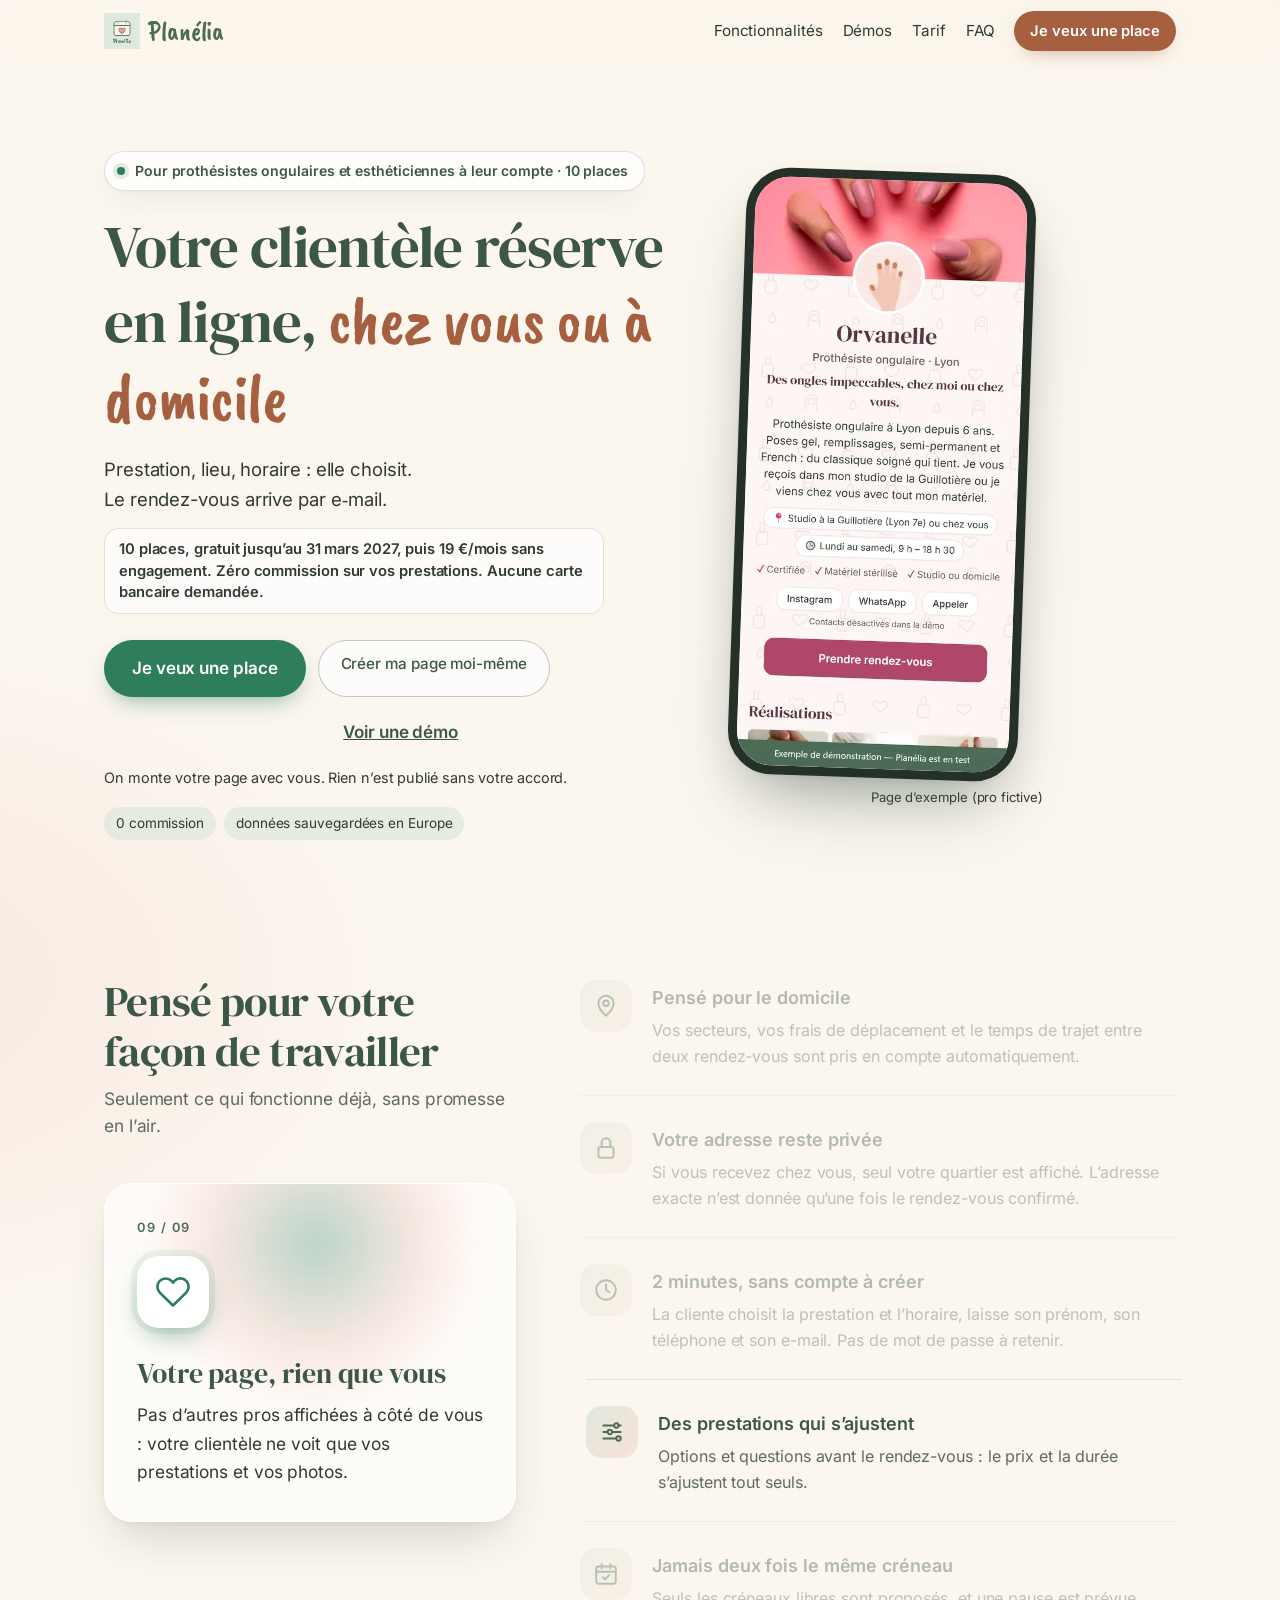
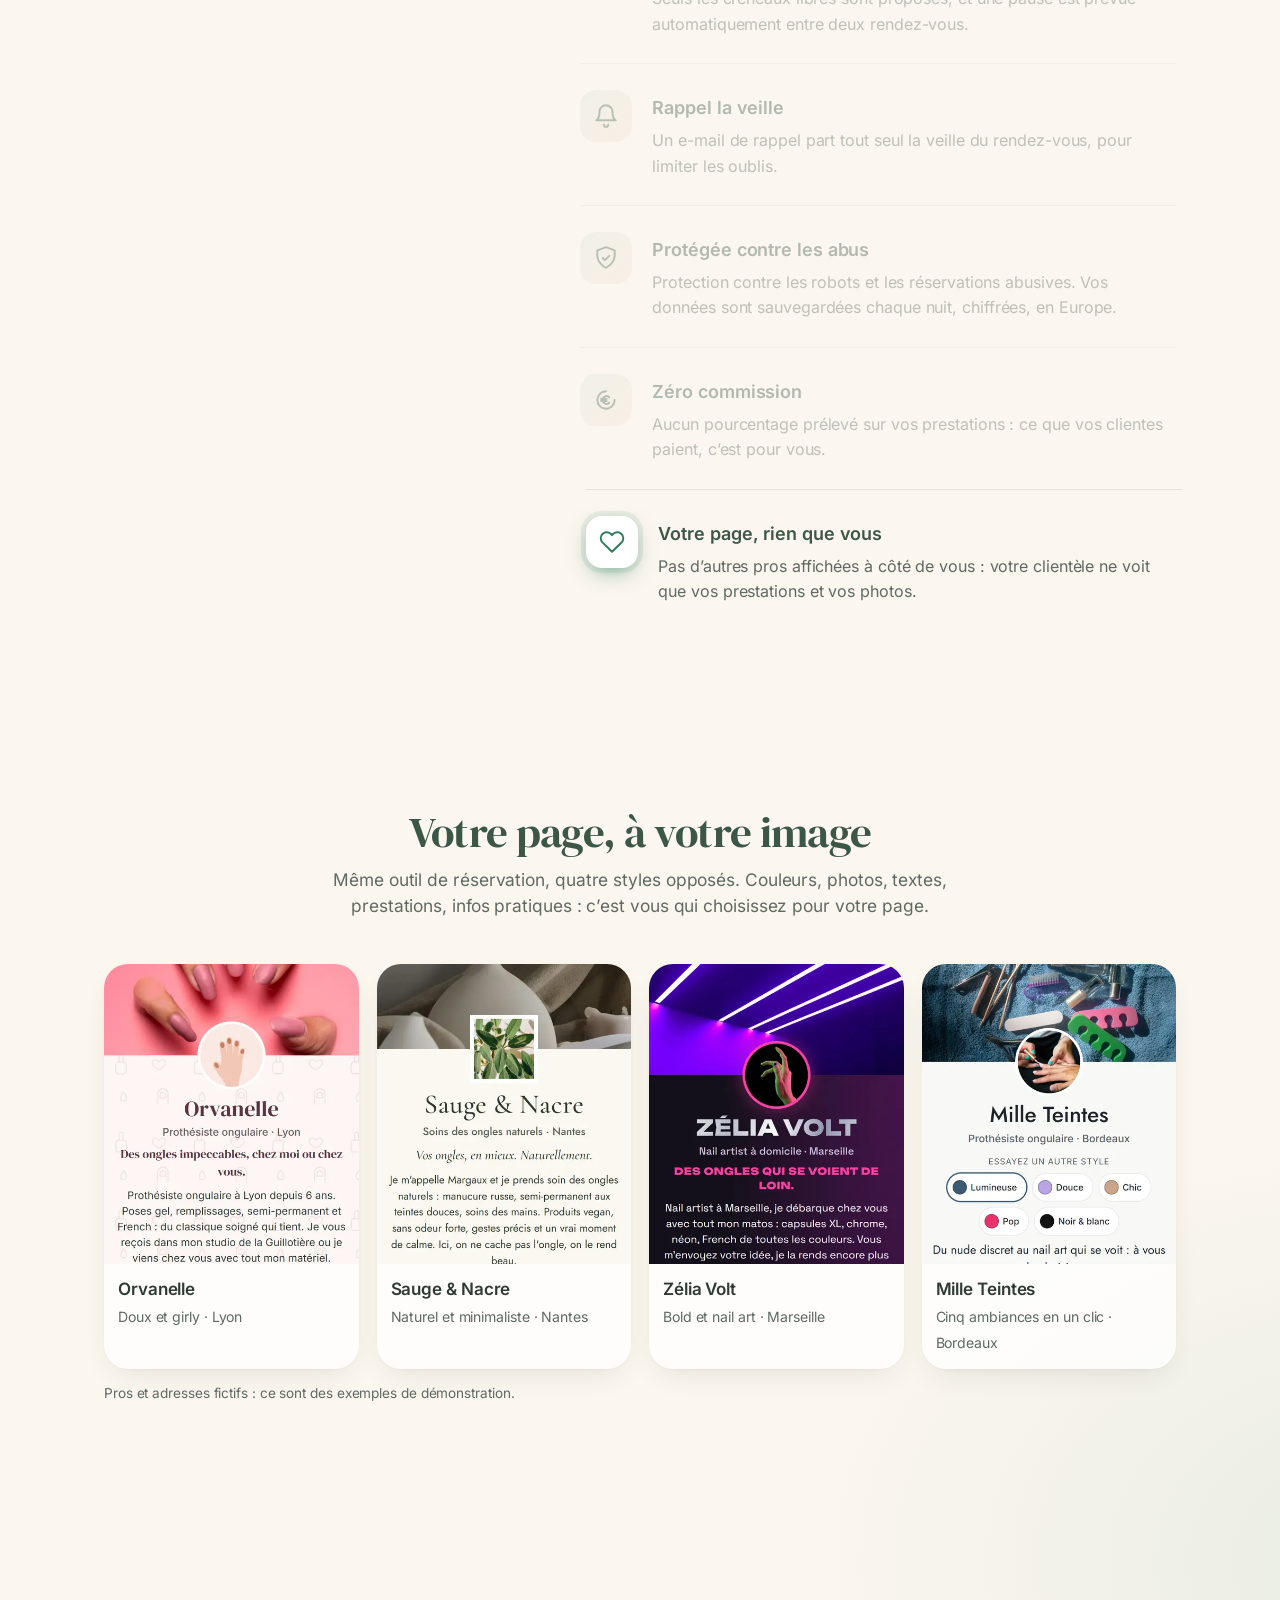
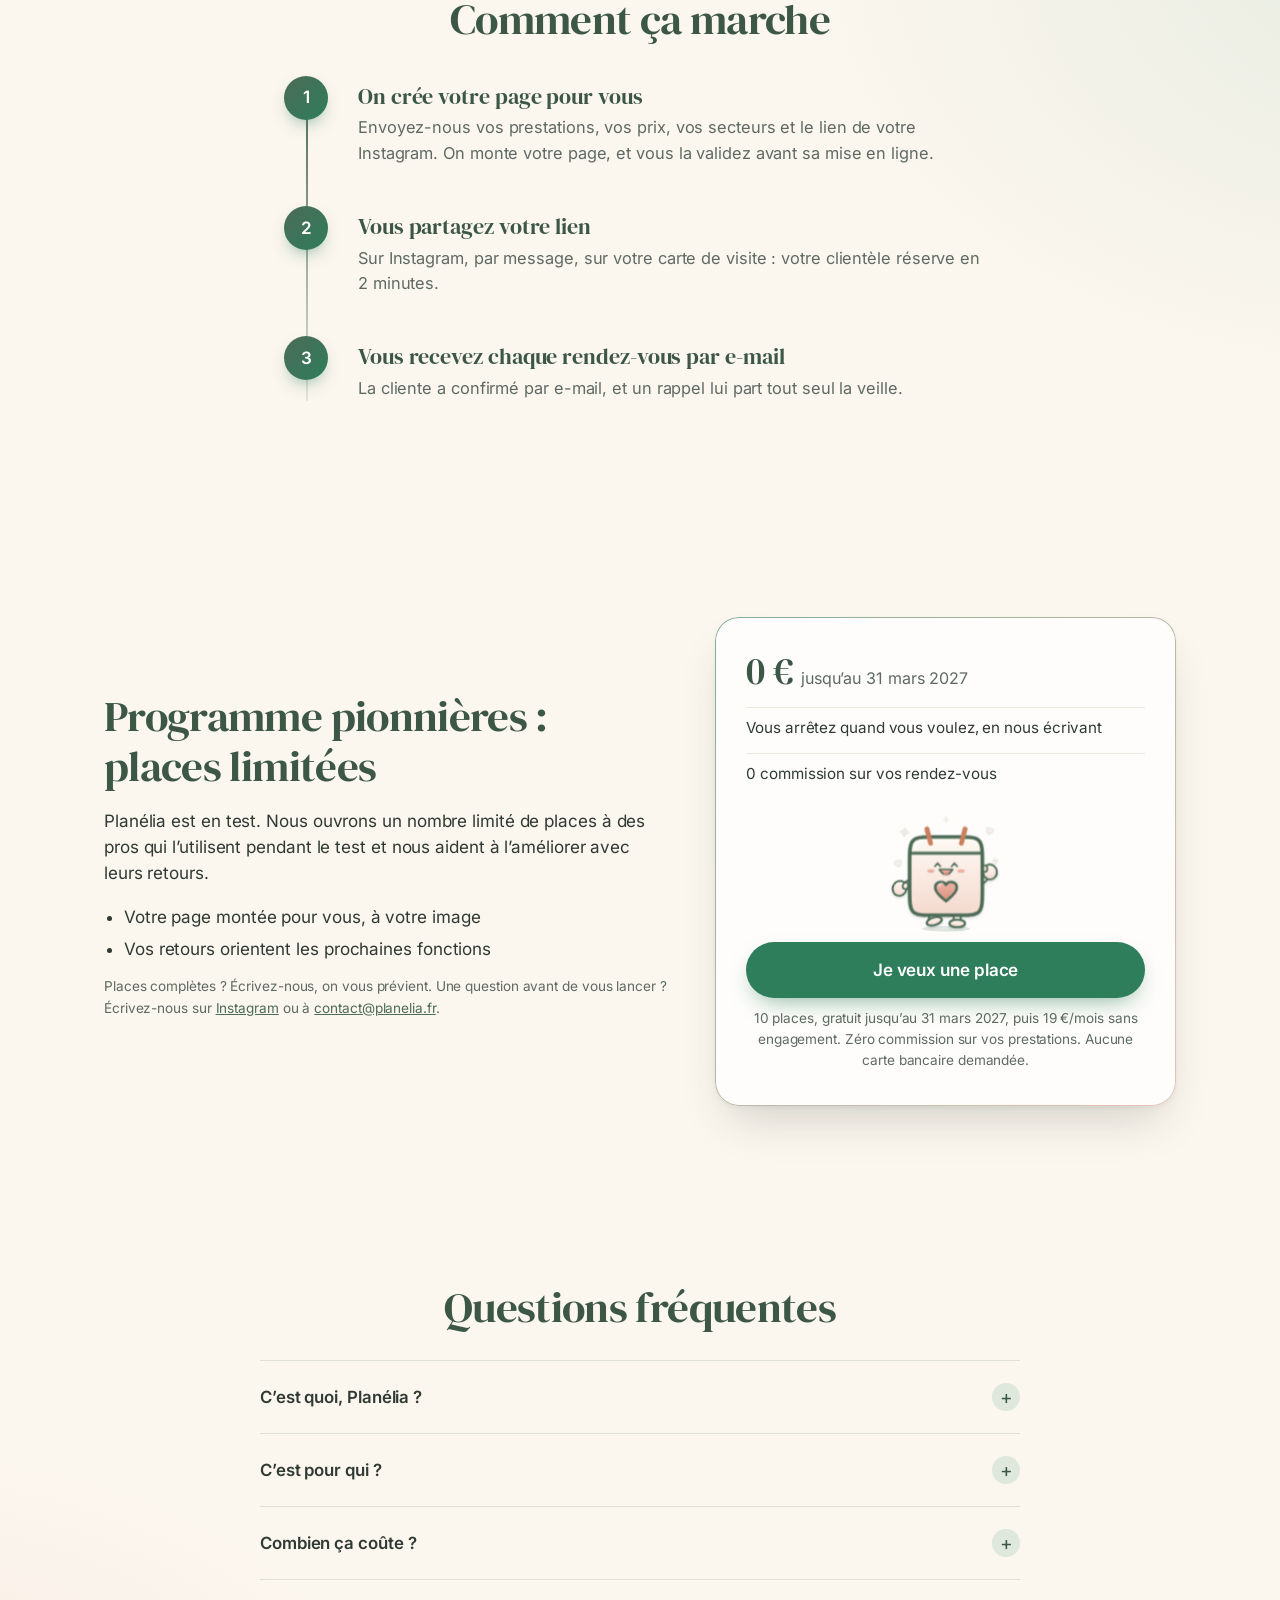
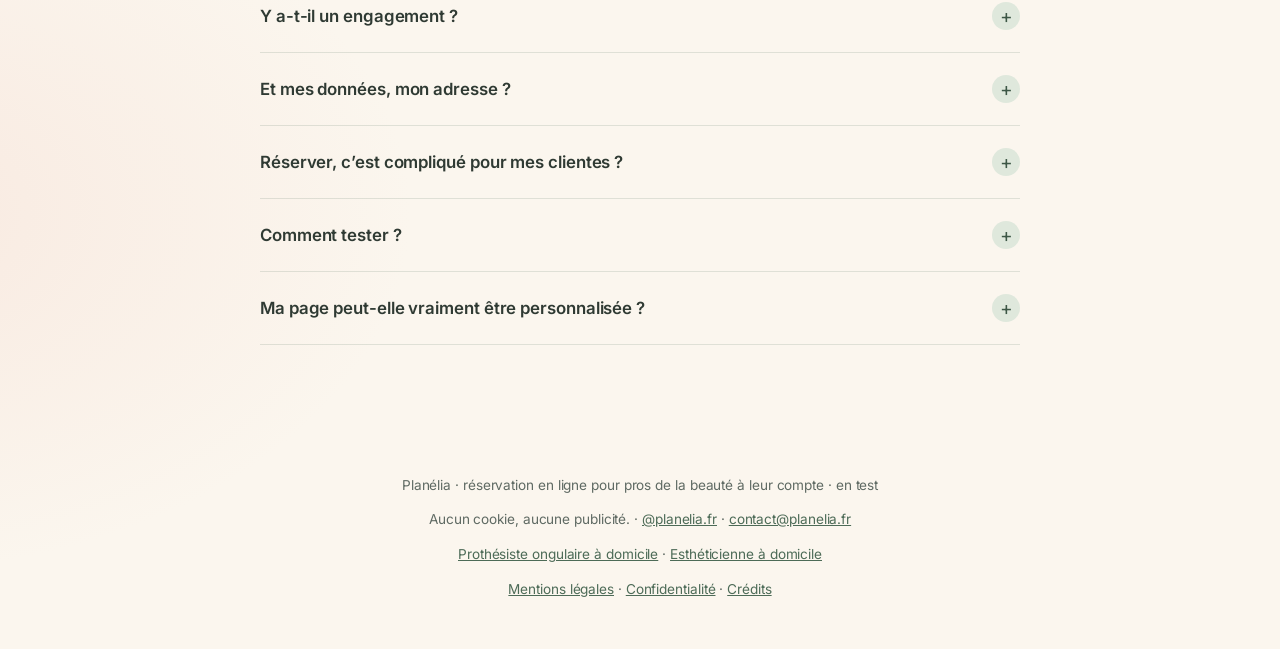
==== commit b9a1d372: "Pages d'essai : effacement à 30 jours (confidentialité + accueil) Co-Authored-By: Claude Opus 5.5 <n" ====
--- a/index.html
+++ b/index.html
@@ -452,7 +452,7 @@
       <details><summary>Y a-t-il un engagement&nbsp;?</summary><p>Non. Vous pouvez arrêter quand vous voulez en nous écrivant.</p></details>
       <details><summary>Et mes données, mon adresse&nbsp;?</summary><p>Si vous recevez chez vous, seul votre quartier est affiché : l’adresse exacte n’est donnée qu’une fois le rendez-vous confirmé. Les données sont sauvegardées chaque nuit, chiffrées, en Europe. Détails sur la page <a href="confidentialite.html">Confidentialité</a>.</p></details>
       <details><summary>Réserver, c’est compliqué pour mes clientes&nbsp;?</summary><p>Non. Elles réservent en quelques clics depuis leur téléphone ou leur ordinateur, sans compte ni mot de passe, et vous recevez les rendez-vous par e-mail et dans votre espace pro.</p></details>
-      <details><summary>Comment tester&nbsp;?</summary><p>Cliquez sur « Je veux une place » et envoyez-nous vos prestations, vos prix, votre secteur et le lien de votre Instagram. On monte votre page, et vous la validez avant sa mise en ligne. Vous préférez la créer vous-même&nbsp;? Créez votre page et regardez l’aperçu : si elle vous plaît, demandez sa mise en ligne. Sinon, rien n’est publié et votre brouillon est effacé au bout de 7 jours.</p></details>
+      <details><summary>Comment tester&nbsp;?</summary><p>Cliquez sur « Je veux une place » et envoyez-nous vos prestations, vos prix, votre secteur et le lien de votre Instagram. On monte votre page, et vous la validez avant sa mise en ligne. Vous préférez la créer vous-même&nbsp;? Créez votre page et regardez l’aperçu : si elle vous plaît, demandez sa mise en ligne. Sinon, rien n’est publié et votre brouillon est effacé au bout de 30 jours.</p></details>
       <details><summary>Ma page peut-elle vraiment être personnalisée&nbsp;?</summary><p>Oui : couleurs, photos, textes, prestations avec leurs options, infos pratiques. Les <a href="demo/index.html">pages d’exemple</a> montrent des styles opposés, mais votre page est la vôtre : vous choisissez tout.</p></details>
     </div></div>
   </section>
--- a/assets/fonts/polices.css
+++ b/assets/fonts/polices.css
@@ -12,3 +12,6 @@
 @font-face{font-family:"Space Grotesk";font-style:normal;font-weight:500;font-display:swap;src:url(SpaceGrotesk-400.woff2) format("woff2");unicode-range:U+0000-00FF, U+0131, U+0152-0153, U+02BB-02BC, U+02C6, U+02DA, U+02DC, U+0304, U+0308, U+0329, U+2000-206F, U+20AC, U+2122, U+2191, U+2193, U+2212, U+2215, U+FEFF, U+FFFD}
 @font-face{font-family:"Space Grotesk";font-style:normal;font-weight:700;font-display:swap;src:url(SpaceGrotesk-400.woff2) format("woff2");unicode-range:U+0000-00FF, U+0131, U+0152-0153, U+02BB-02BC, U+02C6, U+02DA, U+02DC, U+0304, U+0308, U+0329, U+2000-206F, U+20AC, U+2122, U+2191, U+2193, U+2212, U+2215, U+FEFF, U+FFFD}
 @font-face{font-family:"Unbounded";font-style:normal;font-weight:800;font-display:swap;src:url(Unbounded-800.woff2) format("woff2");unicode-range:U+0000-00FF, U+0131, U+0152-0153, U+02BB-02BC, U+02C6, U+02DA, U+02DC, U+0304, U+0308, U+0329, U+2000-206F, U+20AC, U+2122, U+2191, U+2193, U+2212, U+2215, U+FEFF, U+FFFD}
+@font-face{font-family:"Dancing Script";font-style:normal;font-weight:500;font-display:swap;src:url(DancingScript-500.woff2) format("woff2");unicode-range:U+0000-00FF, U+0131, U+0152-0153, U+02BB-02BC, U+02C6, U+02DA, U+02DC, U+0304, U+0308, U+0329, U+2000-206F, U+20AC, U+2122, U+2191, U+2193, U+2212, U+2215, U+FEFF, U+FFFD}
+@font-face{font-family:"Oswald";font-style:normal;font-weight:400;font-display:swap;src:url(Oswald-400.woff2) format("woff2");unicode-range:U+0000-00FF, U+0131, U+0152-0153, U+02BB-02BC, U+02C6, U+02DA, U+02DC, U+0304, U+0308, U+0329, U+2000-206F, U+20AC, U+2122, U+2191, U+2193, U+2212, U+2215, U+FEFF, U+FFFD}
+@font-face{font-family:"Playfair Display";font-style:normal;font-weight:500;font-display:swap;src:url(PlayfairDisplay-500.woff2) format("woff2");unicode-range:U+0000-00FF, U+0131, U+0152-0153, U+02BB-02BC, U+02C6, U+02DA, U+02DC, U+0304, U+0308, U+0329, U+2000-206F, U+20AC, U+2122, U+2191, U+2193, U+2212, U+2215, U+FEFF, U+FFFD}
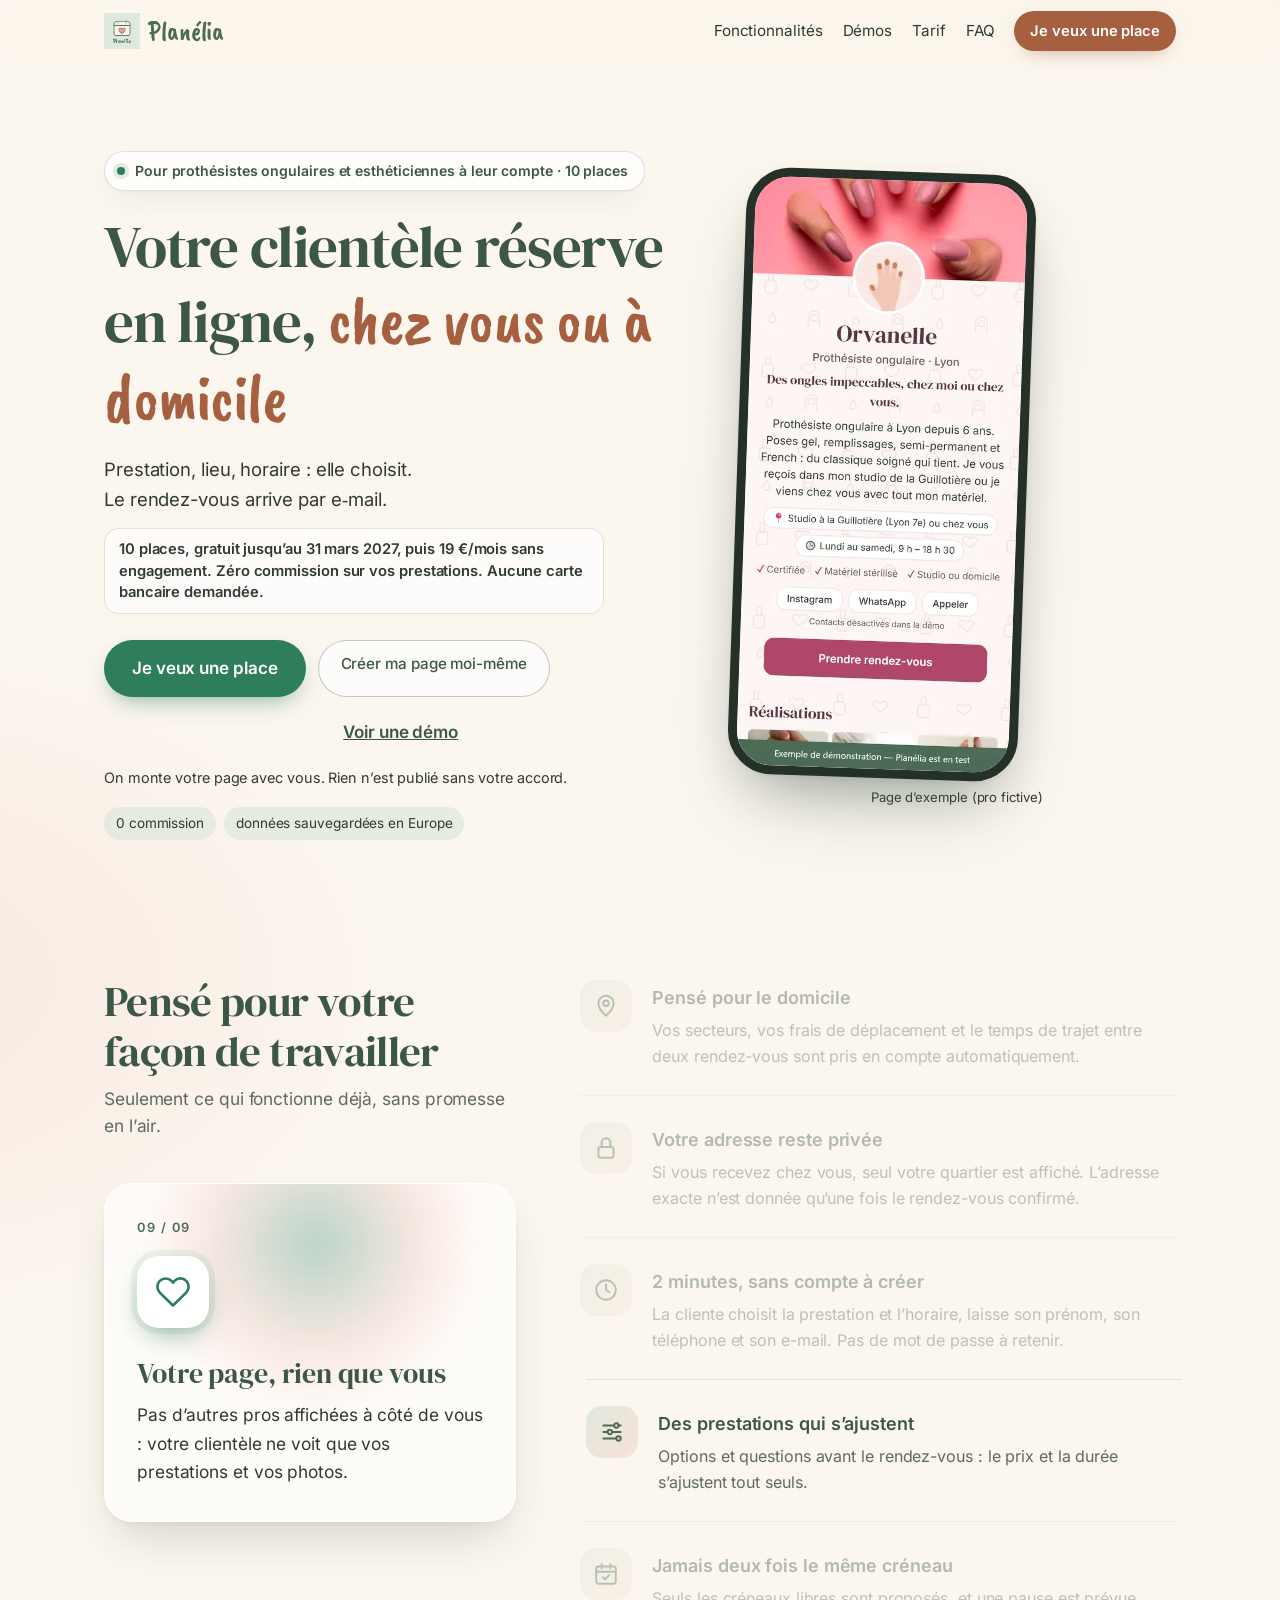
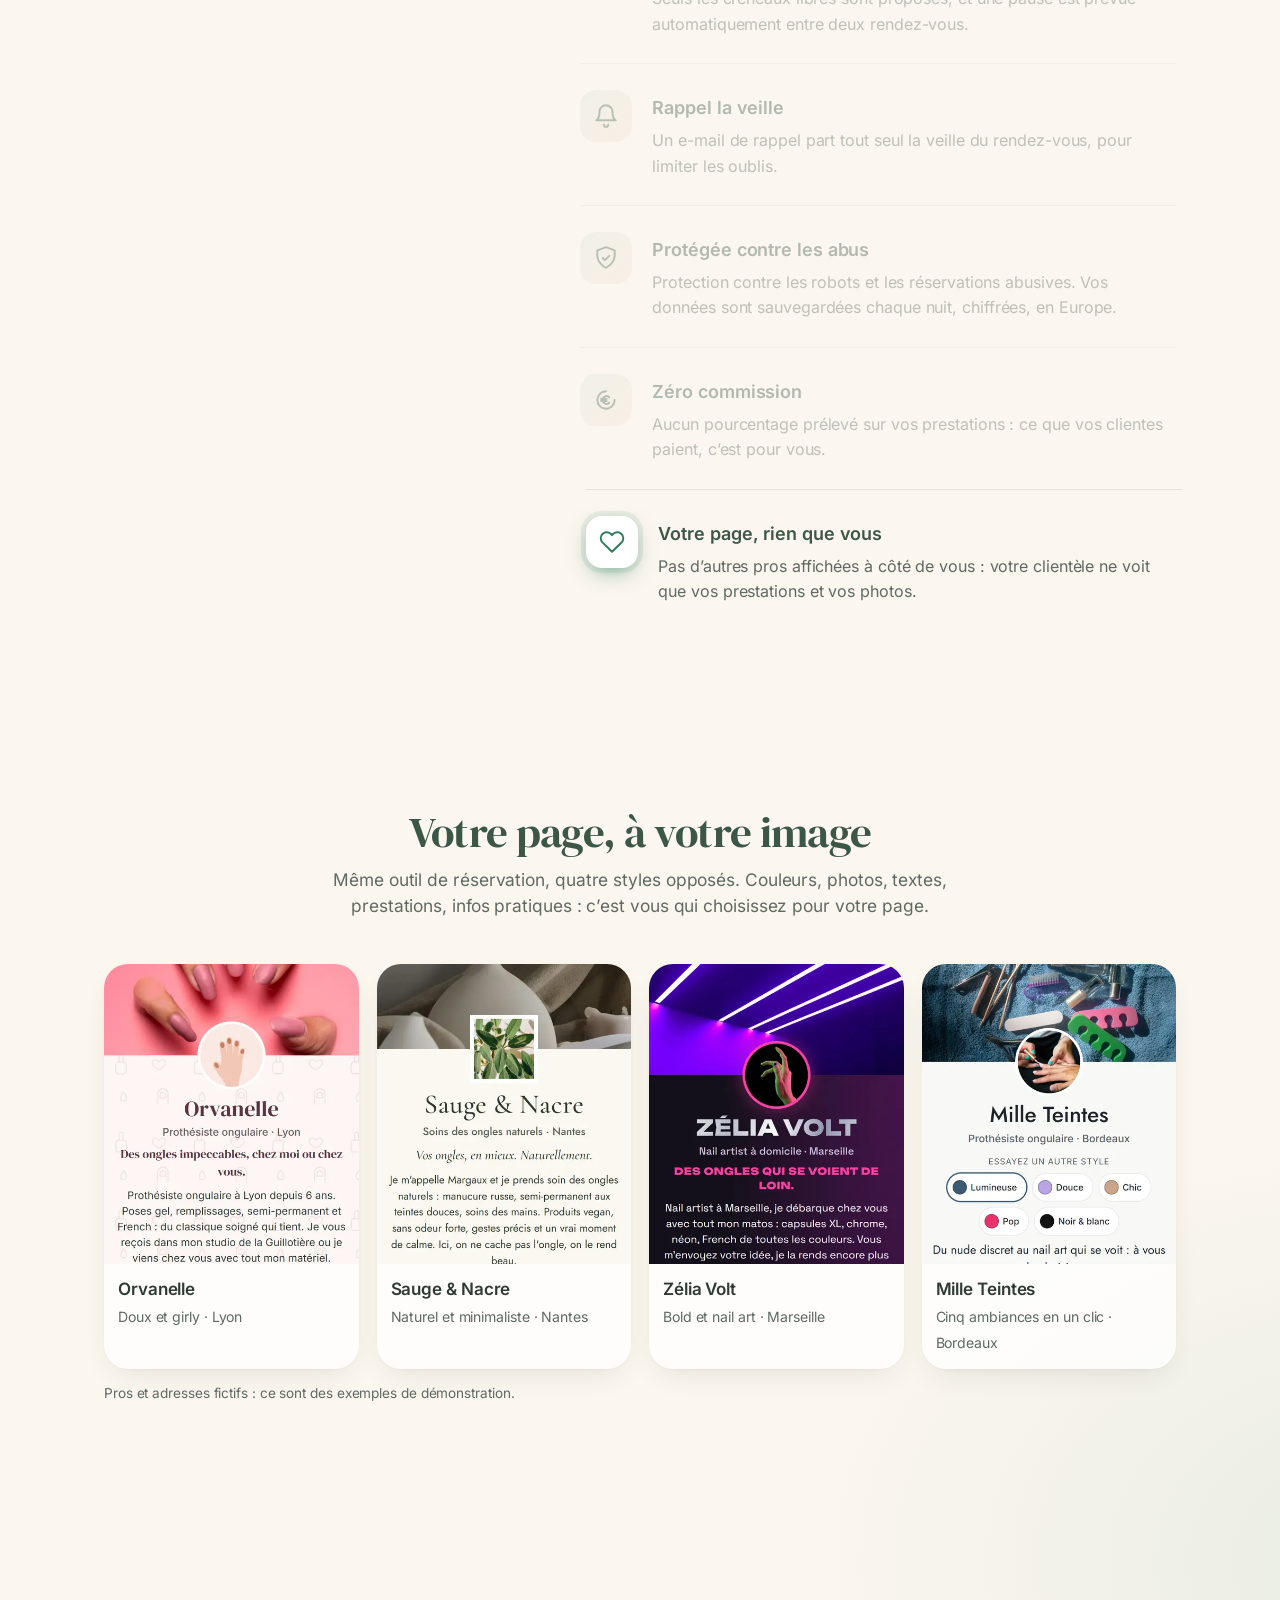
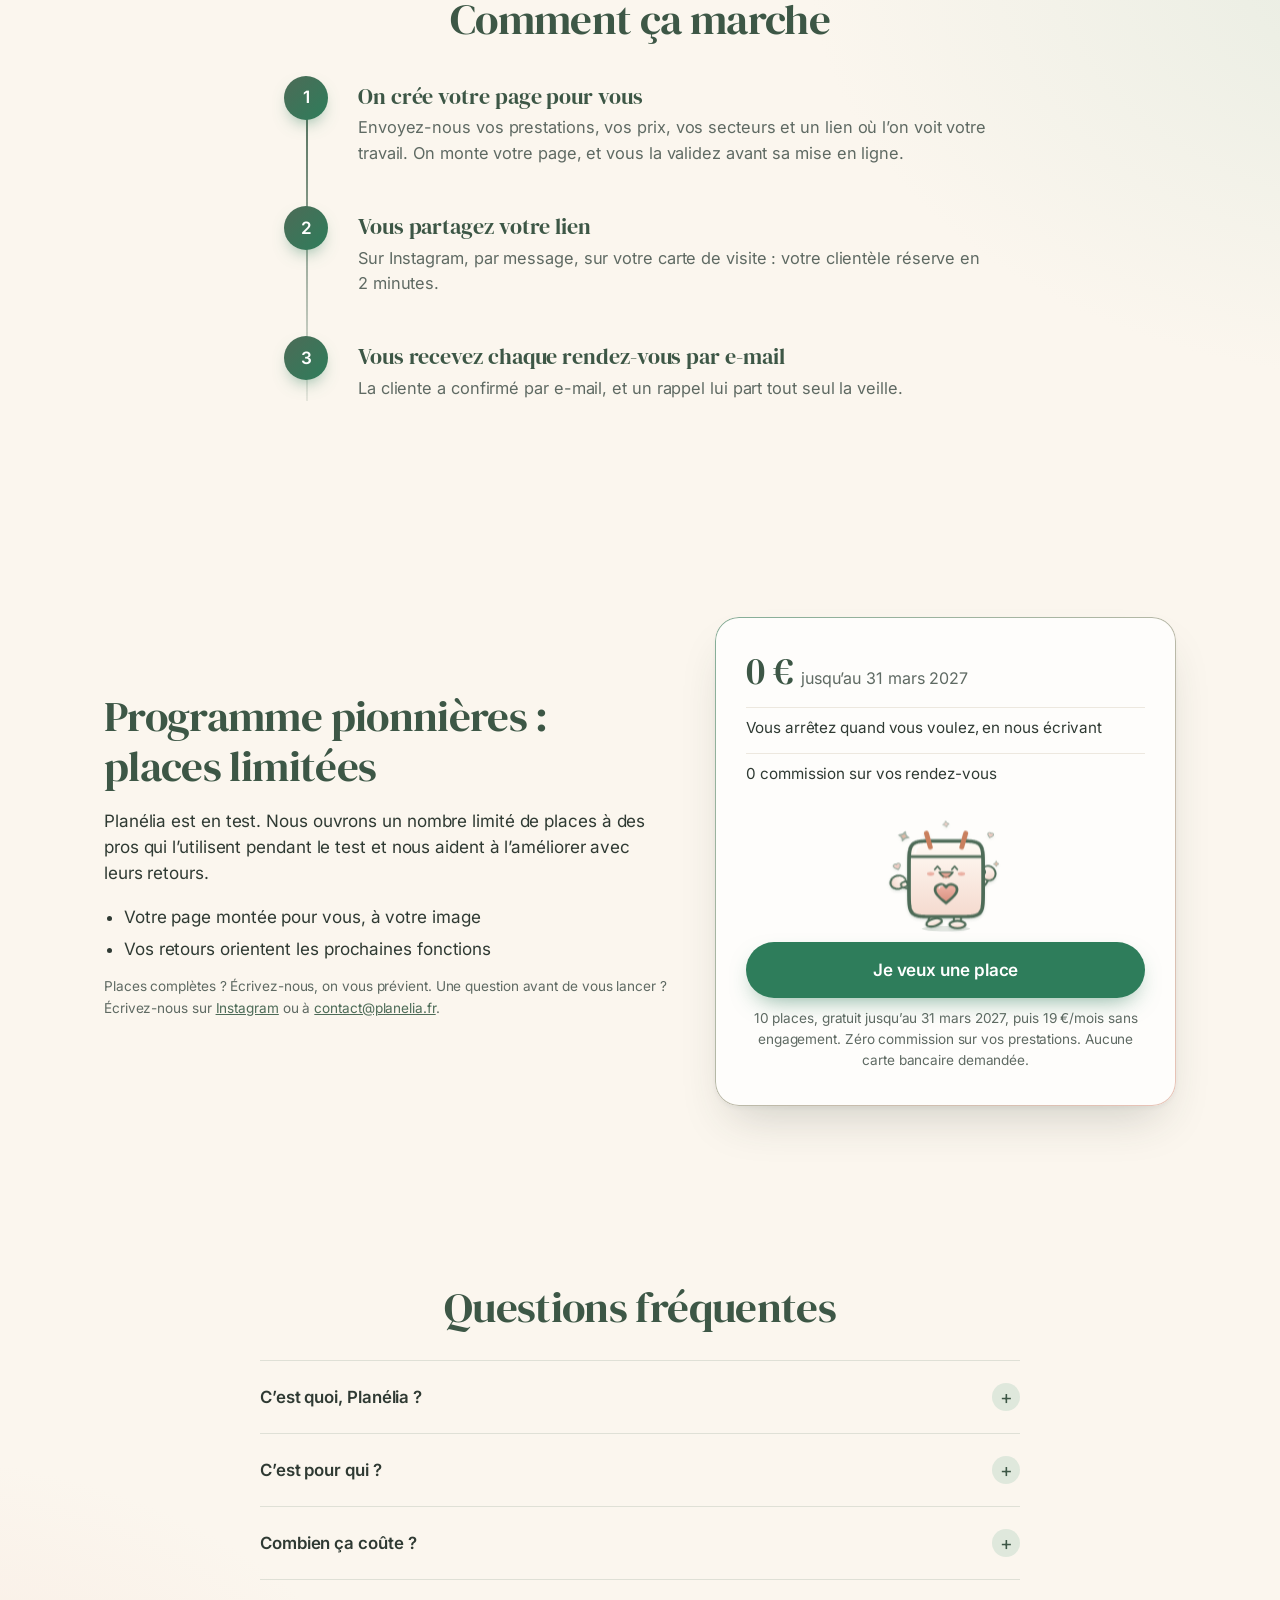
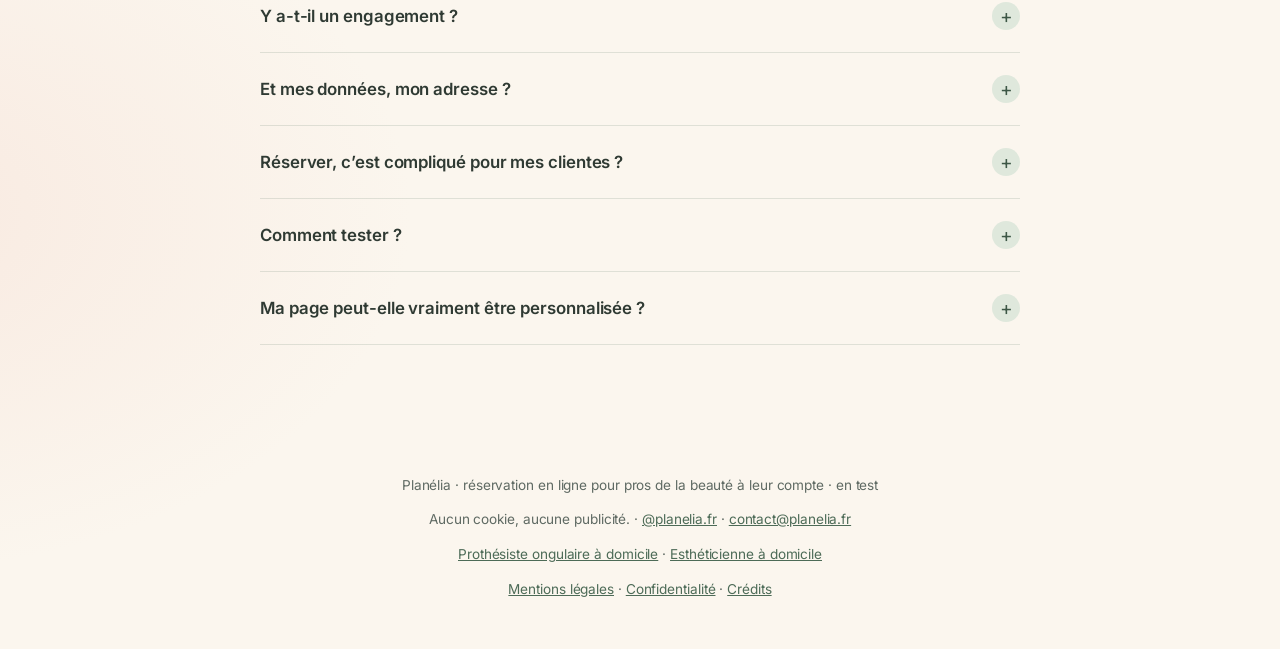
==== commit 97f144b4: "Formulaire : « Où voir votre travail » + confidentialité #messages (pièces 36 et 39, signées par Ren" ====
--- a/index.html
+++ b/index.html
@@ -325,7 +325,8 @@
   @keyframes place-sort{to{transform:translateY(100%)}}}
 @media (prefers-reduced-motion:reduce){#place[open],#place.ferme,#place[open]::backdrop,#place.envoye .merci{animation:none}}
 #place .aide{display:block;margin:-8px 0 14px;font-weight:400;font-size:.88rem;color:#8a4a2f}
-#place .aide:empty{display:none}
+#place .aide:empty{display:none}
+#place .indice{display:block;margin:-8px 0 14px;font-weight:400;font-size:.88rem;color:var(--doux)}
 #place [aria-invalid=true]{border-color:#c98a6e}
 /* Zones de clic d'au moins 44 px au doigt (10/11) : marges invisibles, le dessin ne bouge pas */
 @media (max-width:860px){
@@ -347,7 +348,7 @@
   <div class="large">
     <a class="marque" href="https://planelia.fr/"><img src="logo.png" alt="" width="36" height="36">Planélia</a>
     <nav aria-label="Menu principal"><a href="#fonctionnalites">Fonctionnalités</a><a href="#demos">Démos</a><a href="#tarif">Tarif</a><a href="#faq">FAQ</a></nav>
-    <a class="btn brille" href="mailto:contact@planelia.fr?subject=Je%20veux%20une%20place%20sur%20Plan%C3%A9lia&amp;body=Bonjour%2C%0A%0AMes%20prestations%20et%20mes%20prix%20%3A%0A%0AMa%20ville%20et%20mes%20secteurs%20%3A%0A%0AMon%20Instagram%20(lien)%20%3A%0A%0AMerci%20!">Je veux une place</a>
+    <a class="btn brille" href="mailto:contact@planelia.fr?subject=Je%20veux%20une%20place%20sur%20Plan%C3%A9lia&amp;body=Bonjour%2C%0A%0AMes%20prestations%20et%20mes%20prix%20%3A%0A%0AMa%20ville%20et%20mes%20secteurs%20%3A%0A%0AUn%20lien%20o%C3%B9%20l%E2%80%99on%20voit%20mon%20travail%20%3A%0A%0AMerci%20!">Je veux une place</a>
   </div>
 </header>
 
@@ -359,7 +360,7 @@
       <p class="sous">Prestation, lieu, horaire : elle choisit.<br>Le rendez-vous arrive par e‑mail.</p>
       <p class="petit"><strong>10 places, gratuit jusqu’au 31 mars 2027, puis 19&nbsp;€/mois sans engagement. Zéro commission sur vos prestations. Aucune carte bancaire demandée.</strong></p>
       <div class="actions">
-        <a class="btn vert respire brille" href="mailto:contact@planelia.fr?subject=Je%20veux%20une%20place%20sur%20Plan%C3%A9lia&amp;body=Bonjour%2C%0A%0AMes%20prestations%20et%20mes%20prix%20%3A%0A%0AMa%20ville%20et%20mes%20secteurs%20%3A%0A%0AMon%20Instagram%20(lien)%20%3A%0A%0AMerci%20!">Je veux une place</a>
+        <a class="btn vert respire brille" href="mailto:contact@planelia.fr?subject=Je%20veux%20une%20place%20sur%20Plan%C3%A9lia&amp;body=Bonjour%2C%0A%0AMes%20prestations%20et%20mes%20prix%20%3A%0A%0AMa%20ville%20et%20mes%20secteurs%20%3A%0A%0AUn%20lien%20o%C3%B9%20l%E2%80%99on%20voit%20mon%20travail%20%3A%0A%0AMerci%20!">Je veux une place</a>
         <a class="btn second discret" href="https://rdv.planelia.fr/pro/?creer" rel="noopener">Créer ma page moi-même</a>
         <a class="lien-demo" href="demo/index.html">Voir une démo</a>
       </div>
@@ -411,7 +412,7 @@
     <div class="large">
       <h2>Comment ça marche</h2>
       <ol class="etapes">
-        <li><h3>On crée votre page pour vous</h3><p>Envoyez-nous vos prestations, vos prix, vos secteurs et le lien de votre Instagram. On monte votre page, et vous la validez avant sa mise en ligne.</p></li>
+        <li><h3>On crée votre page pour vous</h3><p>Envoyez-nous vos prestations, vos prix, vos secteurs et un lien où l’on voit votre travail. On monte votre page, et vous la validez avant sa mise en ligne.</p></li>
         <li><h3>Vous partagez votre lien</h3><p>Sur Instagram, par message, sur votre carte de visite : votre clientèle réserve en 2&nbsp;minutes.</p></li>
         <li><h3>Vous recevez chaque rendez-vous par e-mail</h3><p>La cliente a confirmé par e-mail, et un rappel lui part tout seul la veille.</p></li>
       </ol>
@@ -437,7 +438,7 @@
           <li>0 commission sur vos rendez-vous</li>
         </ul>
         <span class="nelia-anim" data-humeur="contente" data-geste="joie"></span>
-        <a class="btn vert respire brille" href="mailto:contact@planelia.fr?subject=Je%20veux%20une%20place%20sur%20Plan%C3%A9lia&amp;body=Bonjour%2C%0A%0AMes%20prestations%20et%20mes%20prix%20%3A%0A%0AMa%20ville%20et%20mes%20secteurs%20%3A%0A%0AMon%20Instagram%20(lien)%20%3A%0A%0AMerci%20!">Je veux une place</a>
+        <a class="btn vert respire brille" href="mailto:contact@planelia.fr?subject=Je%20veux%20une%20place%20sur%20Plan%C3%A9lia&amp;body=Bonjour%2C%0A%0AMes%20prestations%20et%20mes%20prix%20%3A%0A%0AMa%20ville%20et%20mes%20secteurs%20%3A%0A%0AUn%20lien%20o%C3%B9%20l%E2%80%99on%20voit%20mon%20travail%20%3A%0A%0AMerci%20!">Je veux une place</a>
         <p class="petit">10 places, gratuit jusqu’au 31 mars 2027, puis 19&nbsp;€/mois sans engagement. Zéro commission sur vos prestations. Aucune carte bancaire demandée.</p>
       </div>
     </div>
@@ -452,7 +453,7 @@
       <details><summary>Y a-t-il un engagement&nbsp;?</summary><p>Non. Vous pouvez arrêter quand vous voulez en nous écrivant.</p></details>
       <details><summary>Et mes données, mon adresse&nbsp;?</summary><p>Si vous recevez chez vous, seul votre quartier est affiché : l’adresse exacte n’est donnée qu’une fois le rendez-vous confirmé. Les données sont sauvegardées chaque nuit, chiffrées, en Europe. Détails sur la page <a href="confidentialite.html">Confidentialité</a>.</p></details>
       <details><summary>Réserver, c’est compliqué pour mes clientes&nbsp;?</summary><p>Non. Elles réservent en quelques clics depuis leur téléphone ou leur ordinateur, sans compte ni mot de passe, et vous recevez les rendez-vous par e-mail et dans votre espace pro.</p></details>
-      <details><summary>Comment tester&nbsp;?</summary><p>Cliquez sur « Je veux une place » et envoyez-nous vos prestations, vos prix, votre secteur et le lien de votre Instagram. On monte votre page, et vous la validez avant sa mise en ligne. Vous préférez la créer vous-même&nbsp;? Créez votre page et regardez l’aperçu : si elle vous plaît, demandez sa mise en ligne. Sinon, rien n’est publié et votre brouillon est effacé au bout de 30 jours.</p></details>
+      <details><summary>Comment tester&nbsp;?</summary><p>Cliquez sur « Je veux une place » et envoyez-nous vos prestations, vos prix, votre secteur et un lien où l’on voit votre travail. On monte votre page, et vous la validez avant sa mise en ligne. Vous préférez la créer vous-même&nbsp;? Créez votre page et regardez l’aperçu : si elle vous plaît, demandez sa mise en ligne. Sinon, rien n’est publié et votre brouillon est effacé au bout de 30 jours.</p></details>
       <details><summary>Ma page peut-elle vraiment être personnalisée&nbsp;?</summary><p>Oui : couleurs, photos, textes, prestations avec leurs options, infos pratiques. Les <a href="demo/index.html">pages d’exemple</a> montrent des styles opposés, mais votre page est la vôtre : vous choisissez tout.</p></details>
     </div></div>
   </section>
@@ -479,7 +480,8 @@
     <label>Vos prestations et vos prix<textarea name="prestations" required maxlength="1500" rows="4" placeholder="Pose gel 45 €, remplissage 35 €…" aria-describedby="aide-prestations"></textarea></label>
     <span class="aide" id="aide-prestations"></span>
     <label>Votre ville et vos secteurs <span>(facultatif, mais ça nous aide à créer votre page)</span><input name="ville" maxlength="120" placeholder="Lyon 7e, et à domicile jusqu’à 15 km"></label>
-    <label>Votre Instagram <span>(facultatif, mais ça nous aide à créer votre page)</span><input name="instagram" maxlength="200" inputmode="url" placeholder="https://www.instagram.com/…"></label>
+    <label>Où voir votre travail <span>(facultatif, mais ça nous aide à créer votre page)</span><input name="instagram" maxlength="200" inputmode="url" placeholder="instagram.com/votre-compte" aria-describedby="indice-instagram"></label>
+    <span class="indice" id="indice-instagram">Votre Instagram, votre page Facebook, votre site ou votre page de réservation : un seul lien suffit.</span>
     <div class="piege" aria-hidden="true"><label>Site web<input name="site" tabindex="-1" autocomplete="off"></label></div>
     <div class="robot"></div>
     <p class="etat" role="status"></p>
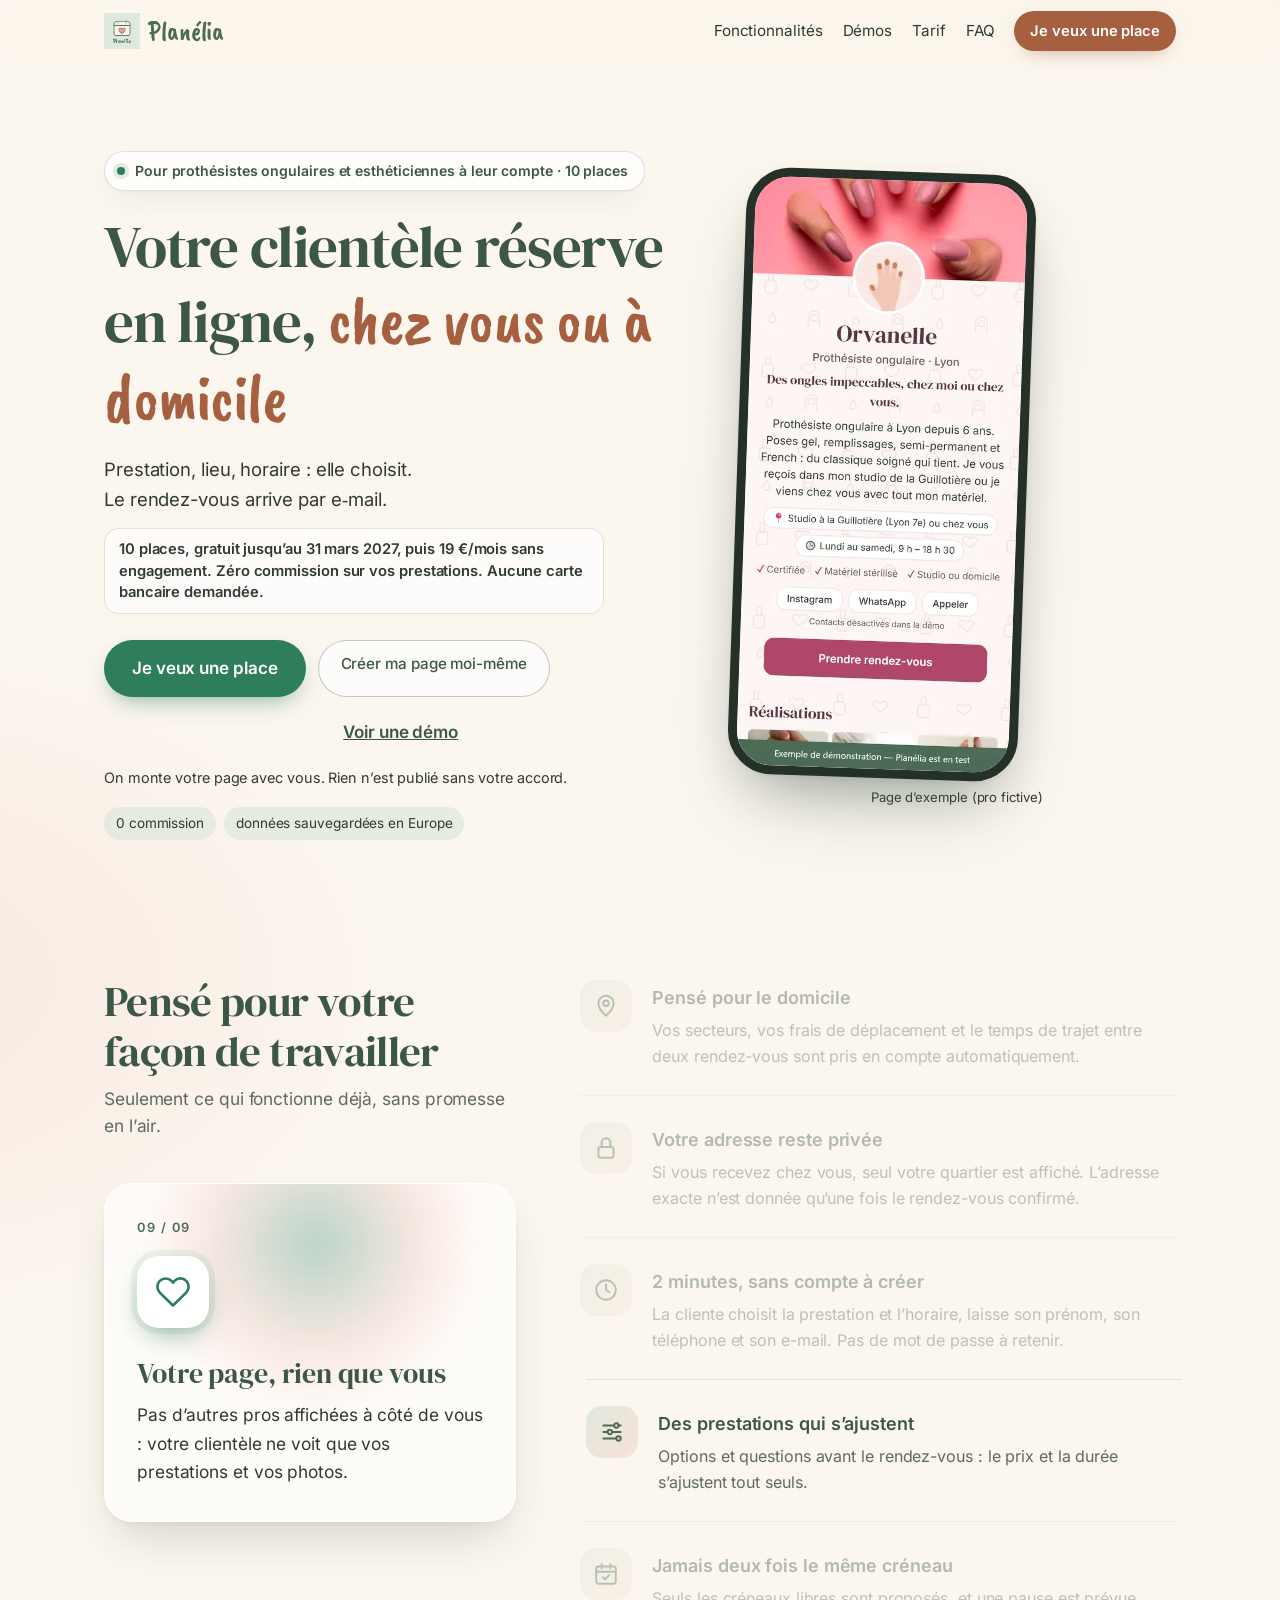
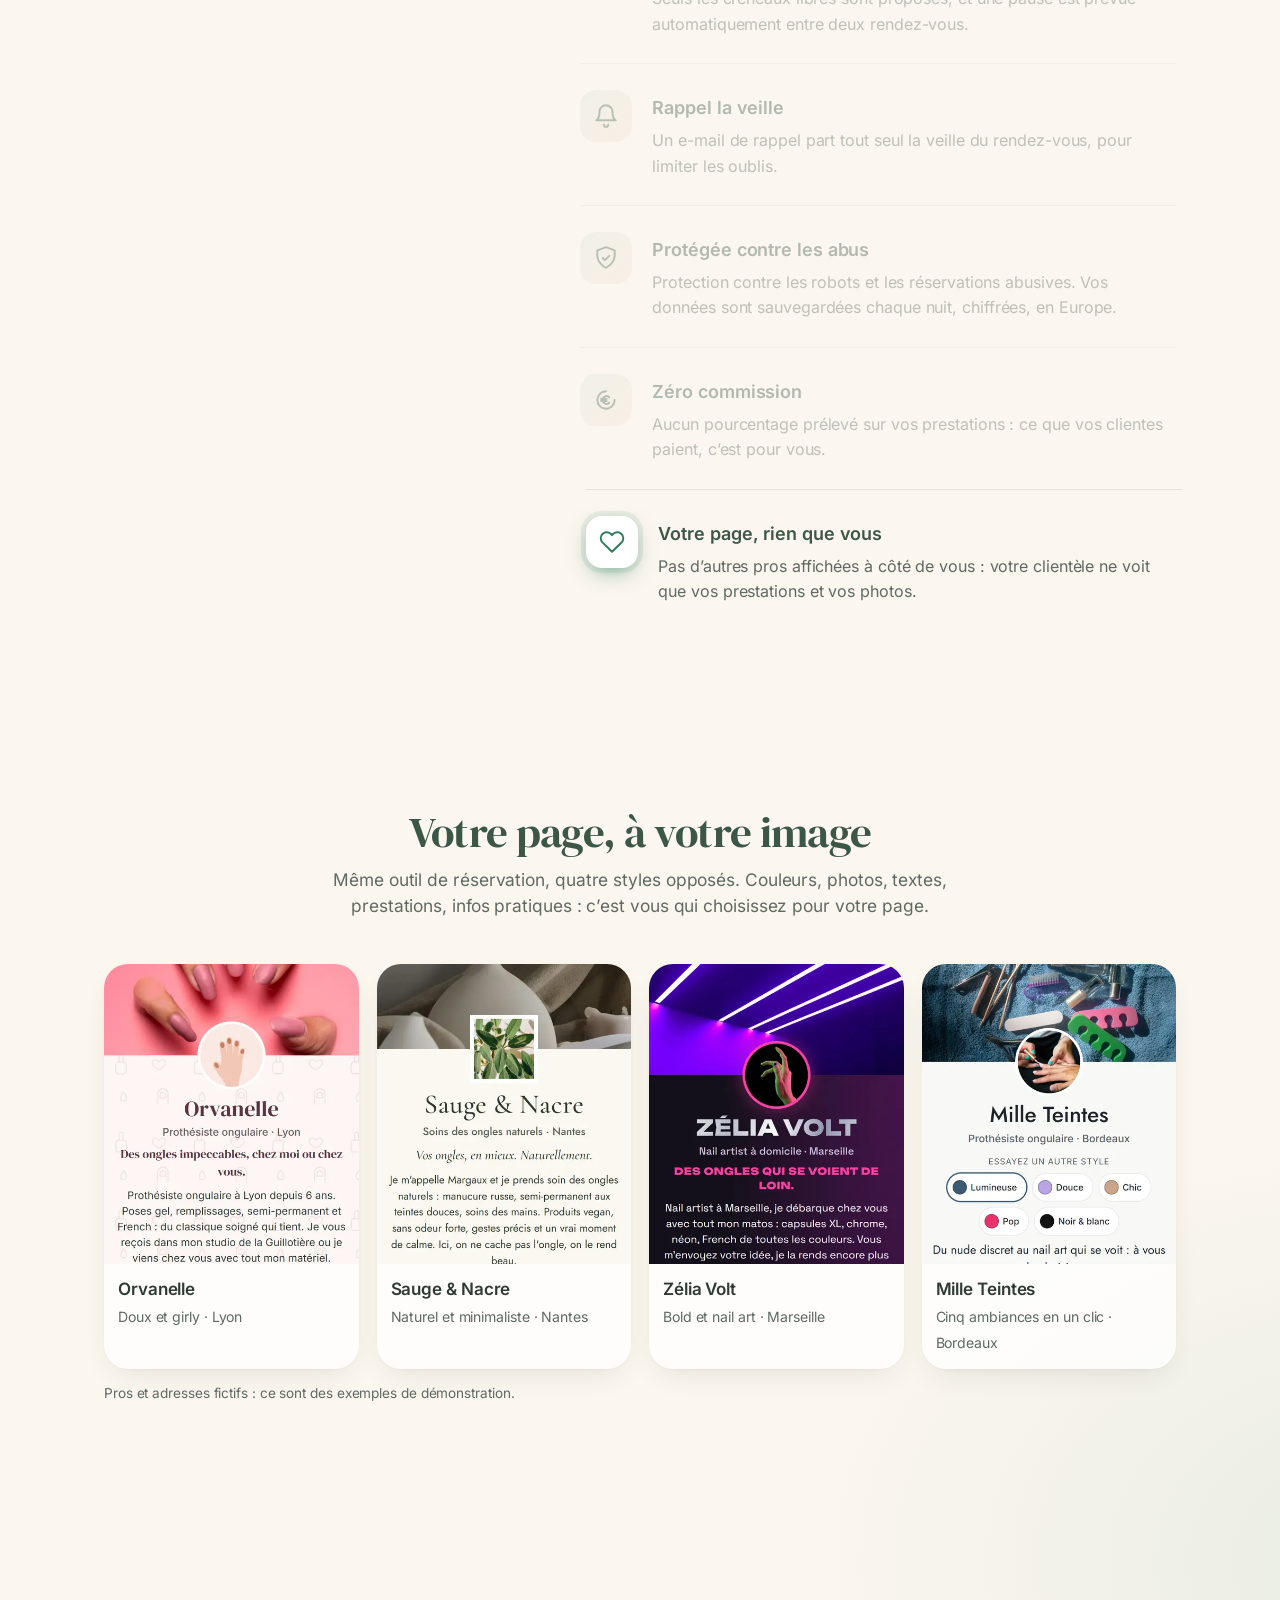
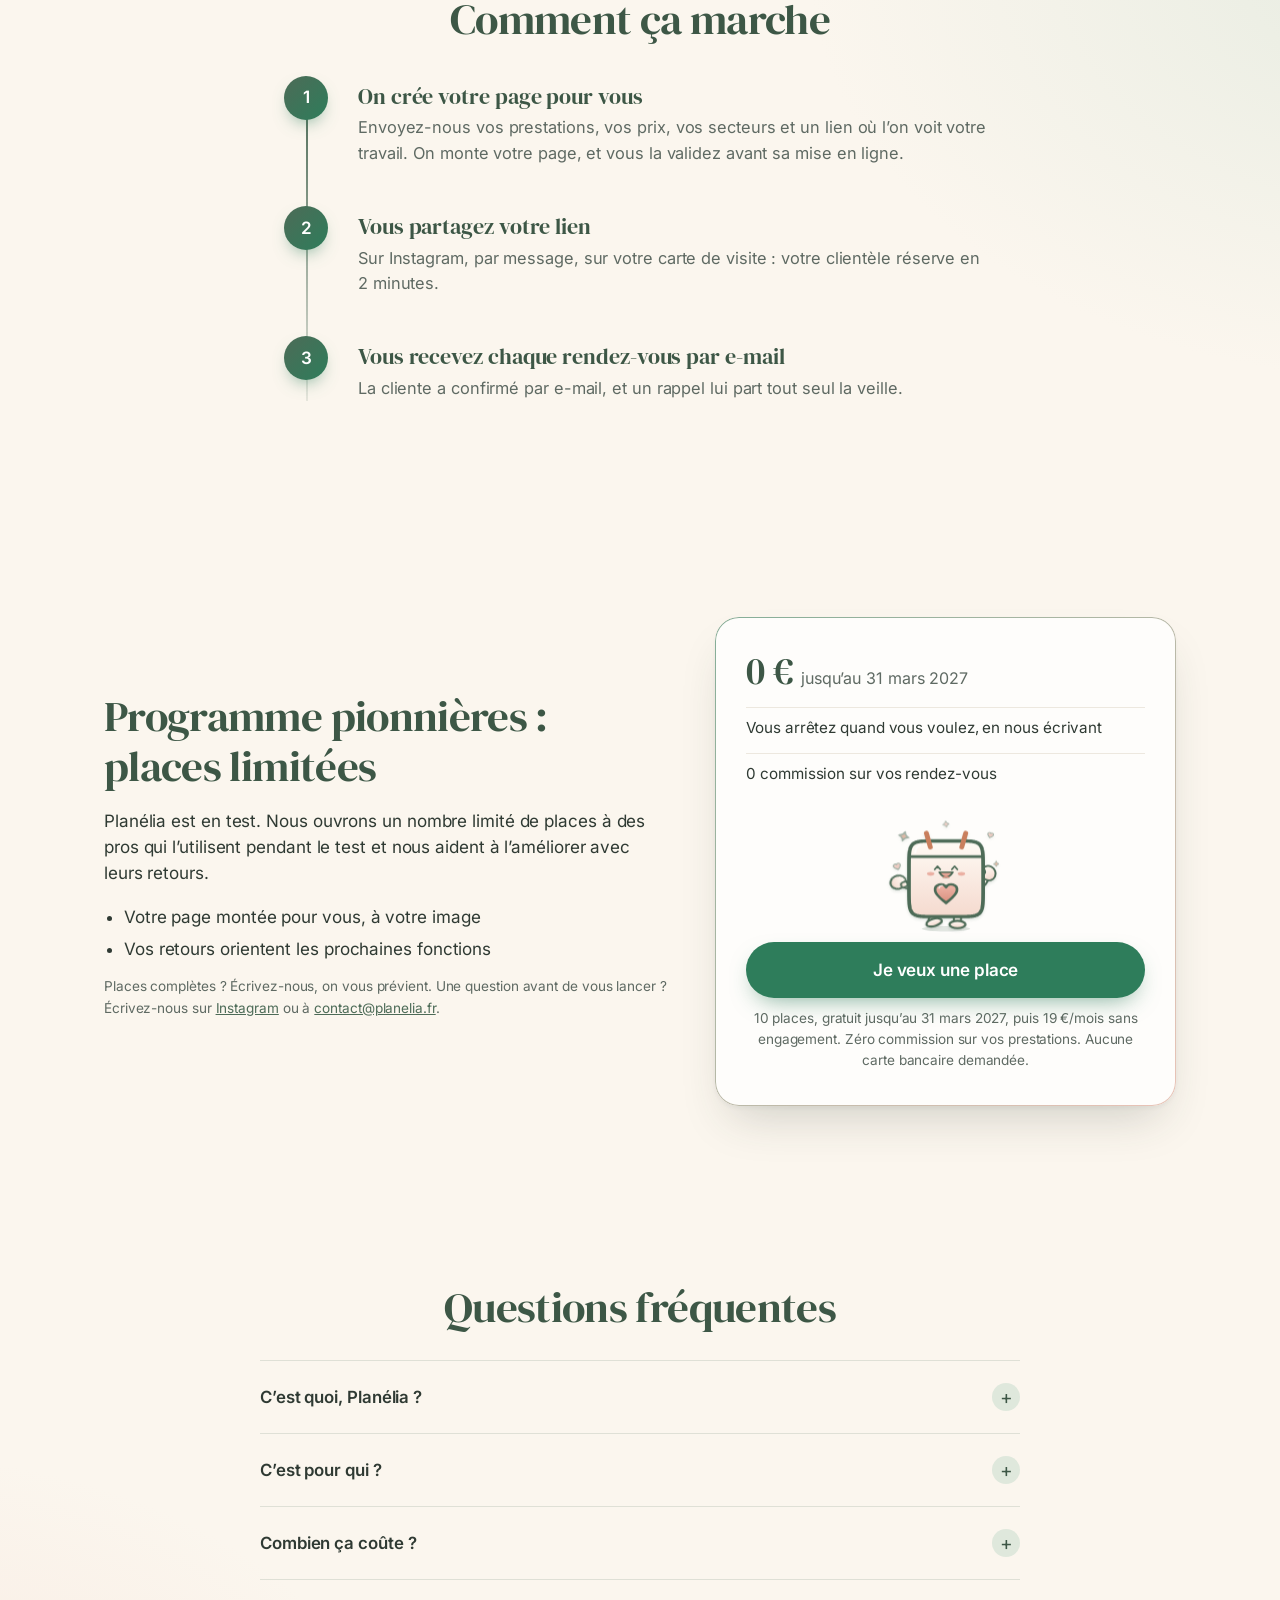
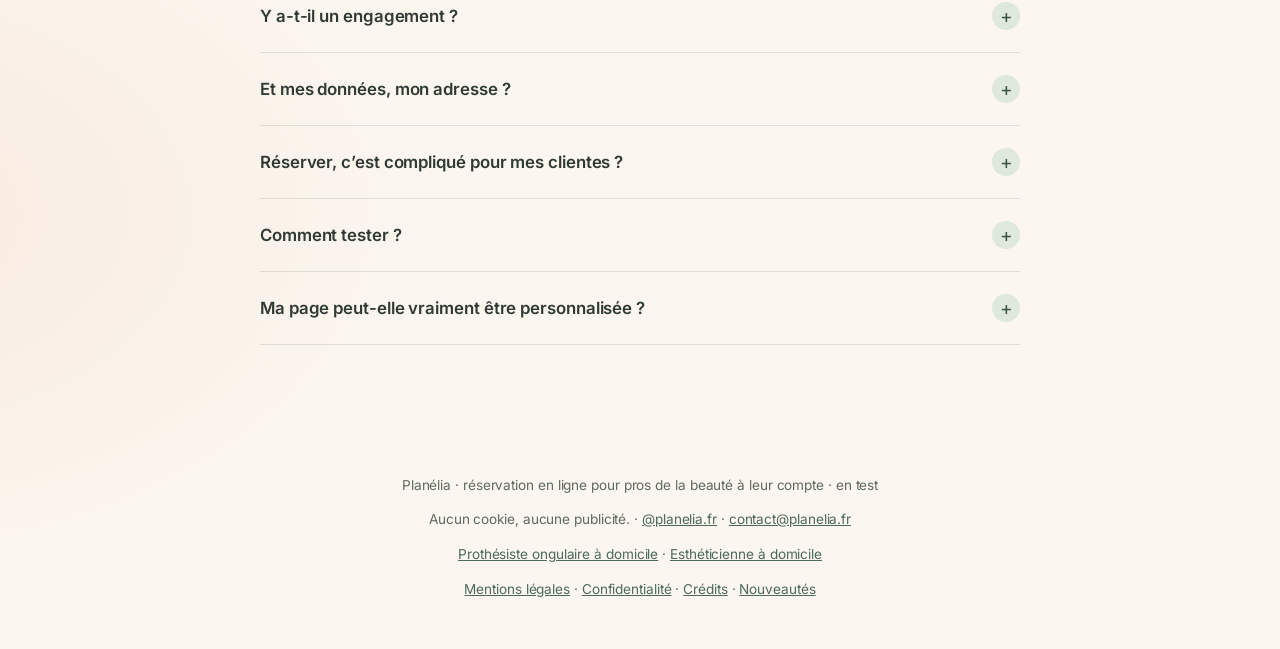
==== commit 88a5c825: "Page Nouveautés (pièce 45, GO Renzo via Joël, texte visé par Théo) : 1re entrée du 12/11, lien en pi" ====
--- a/index.html
+++ b/index.html
@@ -463,7 +463,7 @@
   <p>Planélia · réservation en ligne pour pros de la beauté à leur compte · en test</p>
   <p>Aucun cookie, aucune publicité. · <a href="https://www.instagram.com/planelia.fr/" rel="noopener">@planelia.fr</a> · <a href="mailto:contact@planelia.fr">contact@planelia.fr</a></p>
   <p><a href="logiciel-prothesiste-ongulaire-a-domicile/">Prothésiste ongulaire à domicile</a> · <a href="reservation-estheticienne-a-domicile/">Esthéticienne à domicile</a></p>
-  <p><a href="mentions-legales.html">Mentions légales</a> · <a href="confidentialite.html">Confidentialité</a> · <a href="credits.html">Crédits</a></p>
+  <p><a href="mentions-legales.html">Mentions légales</a> · <a href="confidentialite.html">Confidentialité</a> · <a href="credits.html">Crédits</a> · <a href="nouveautes/">Nouveautés</a></p>
 </footer>
 <script defer src="assets/nelia-dessins.js"></script><script defer src="assets/nelia.js"></script>
 <script defer src="https://static.cloudflareinsights.com/beacon.min.js" data-cf-beacon='{"token": "97c04b8fa79a458eb1ad6857334ec16c"}'></script>
